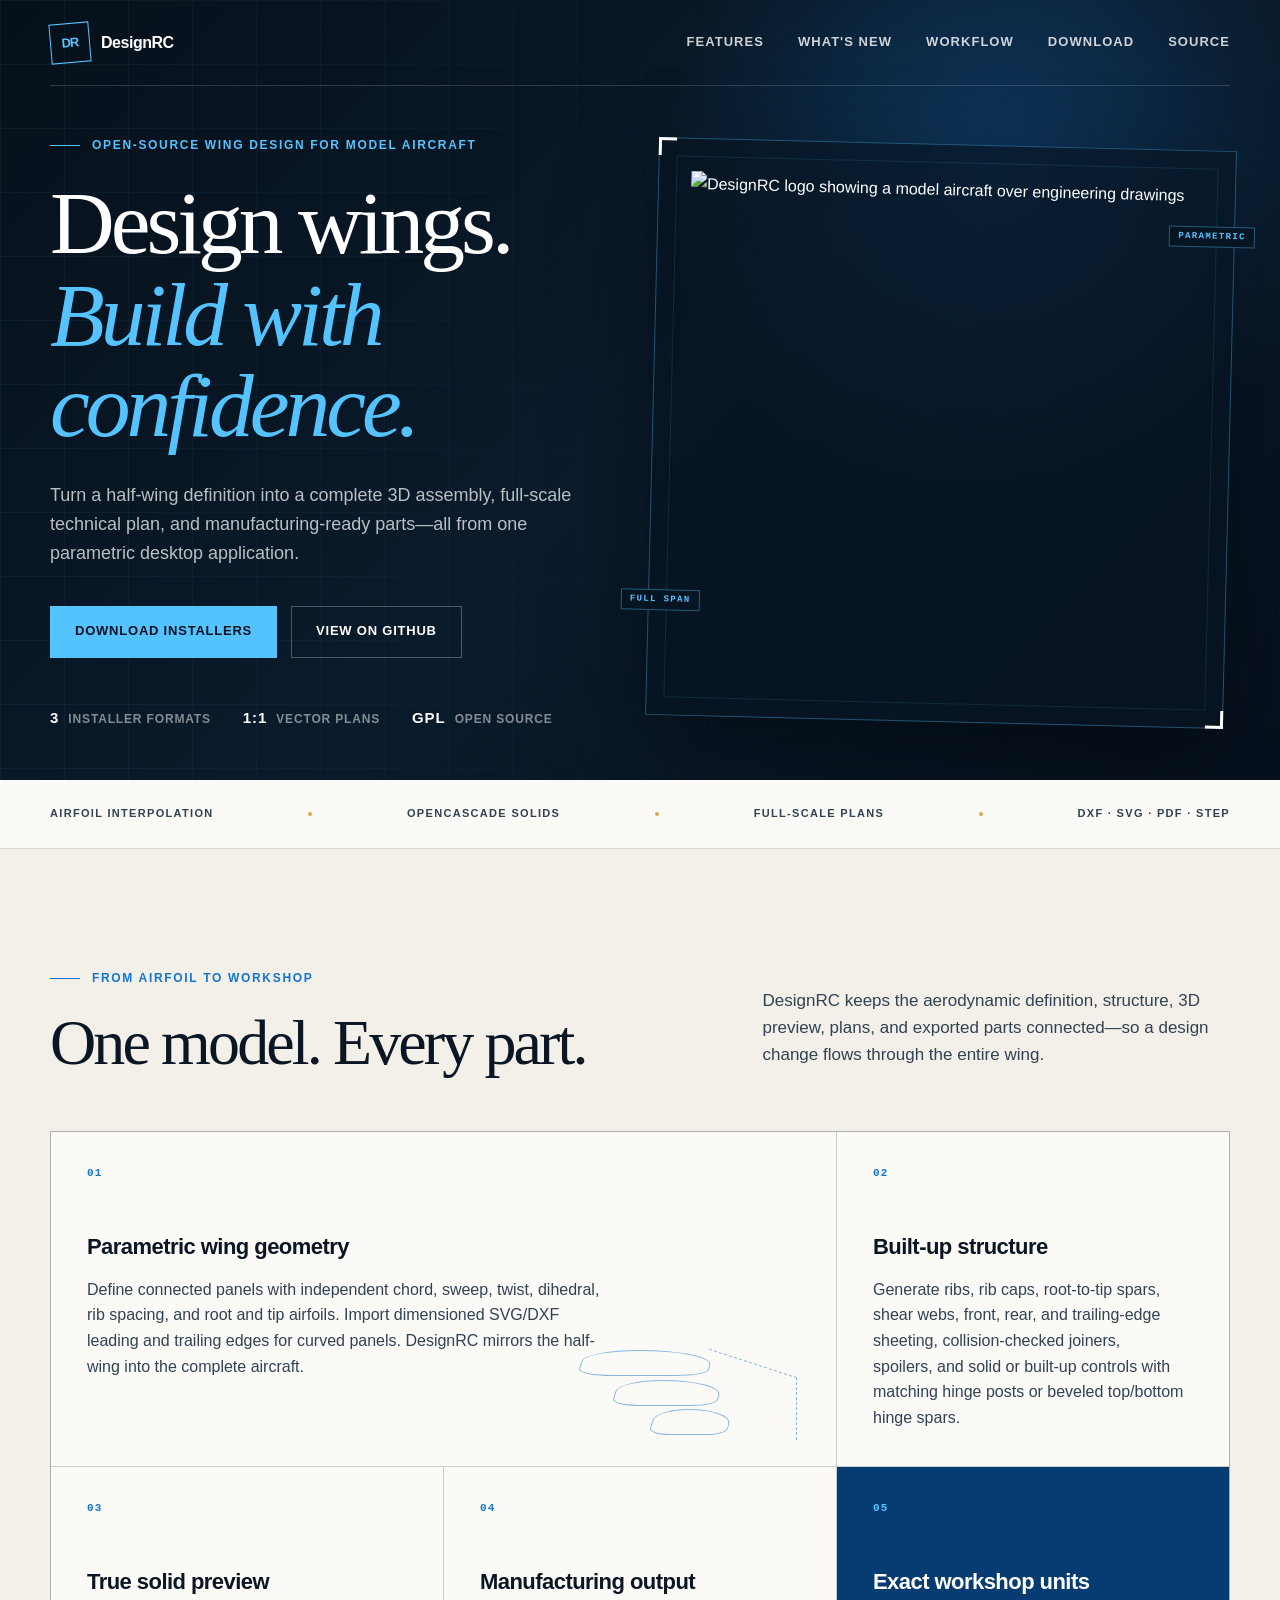
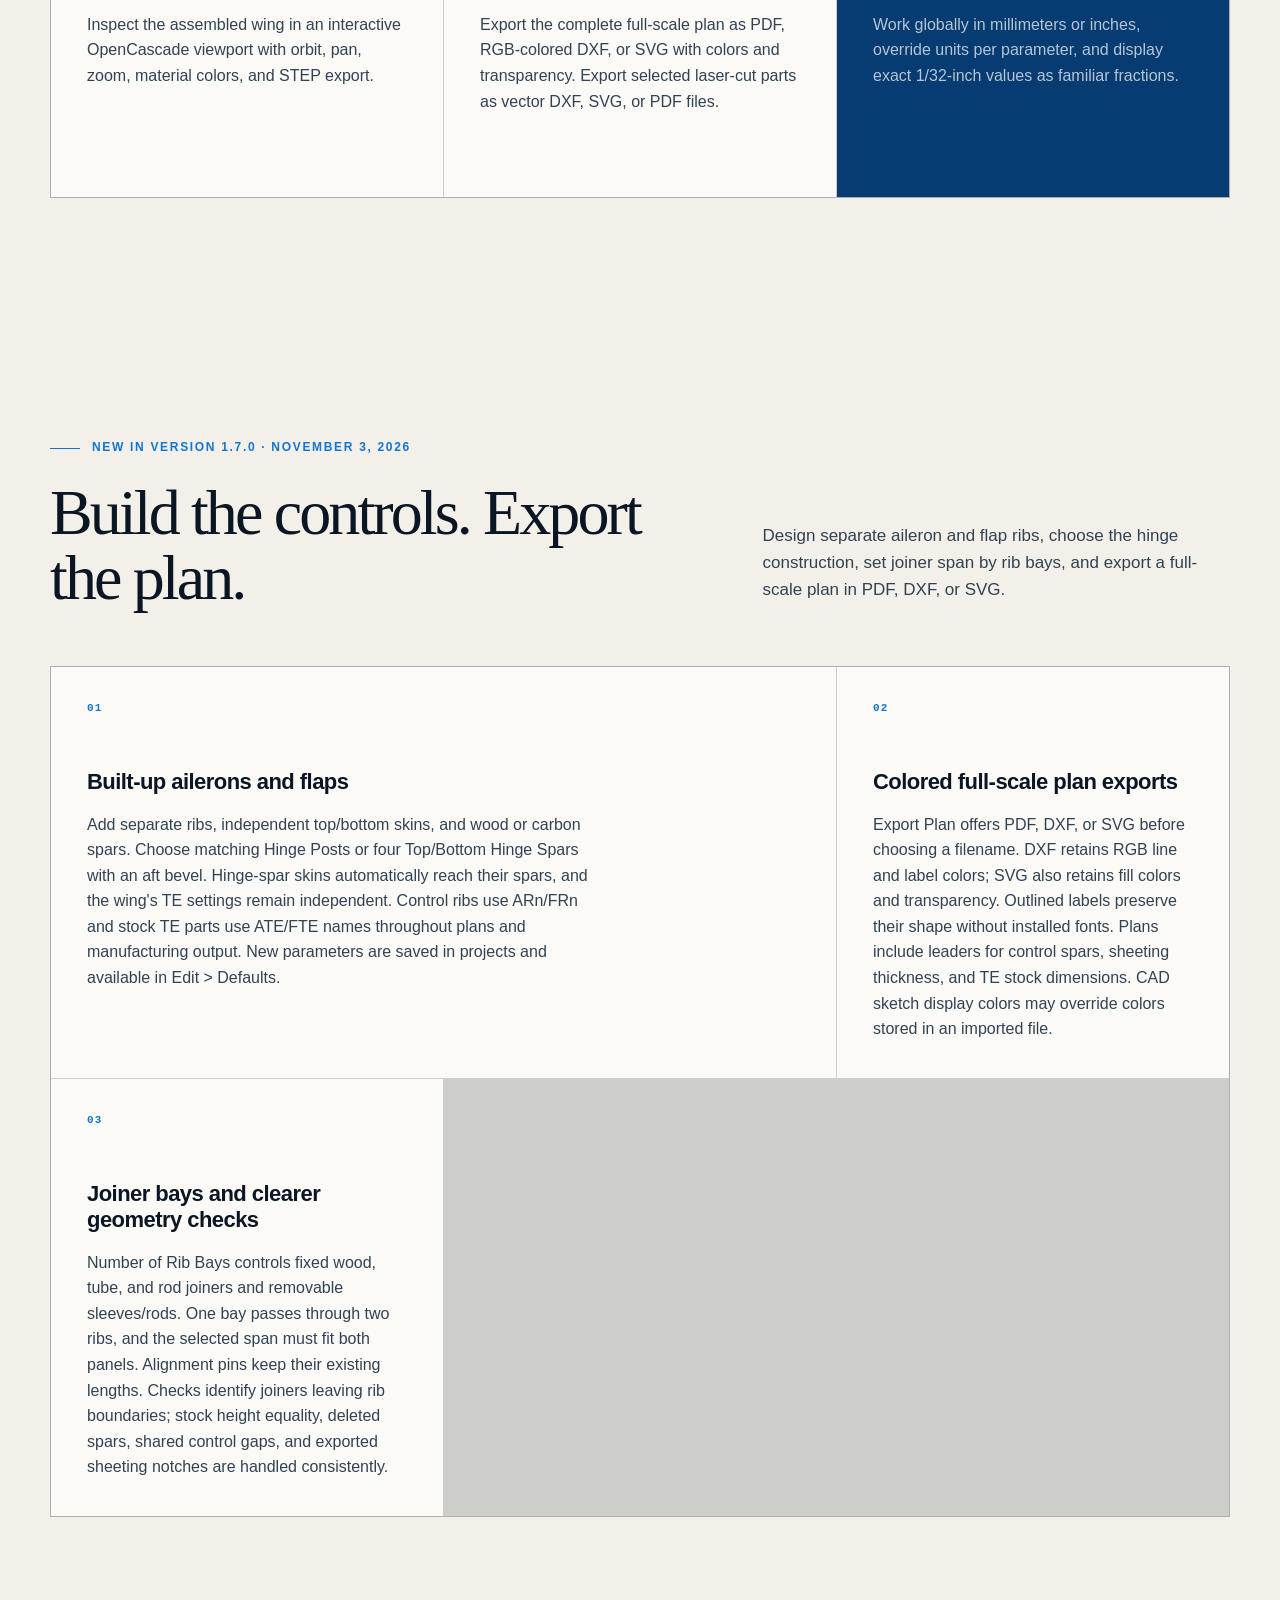
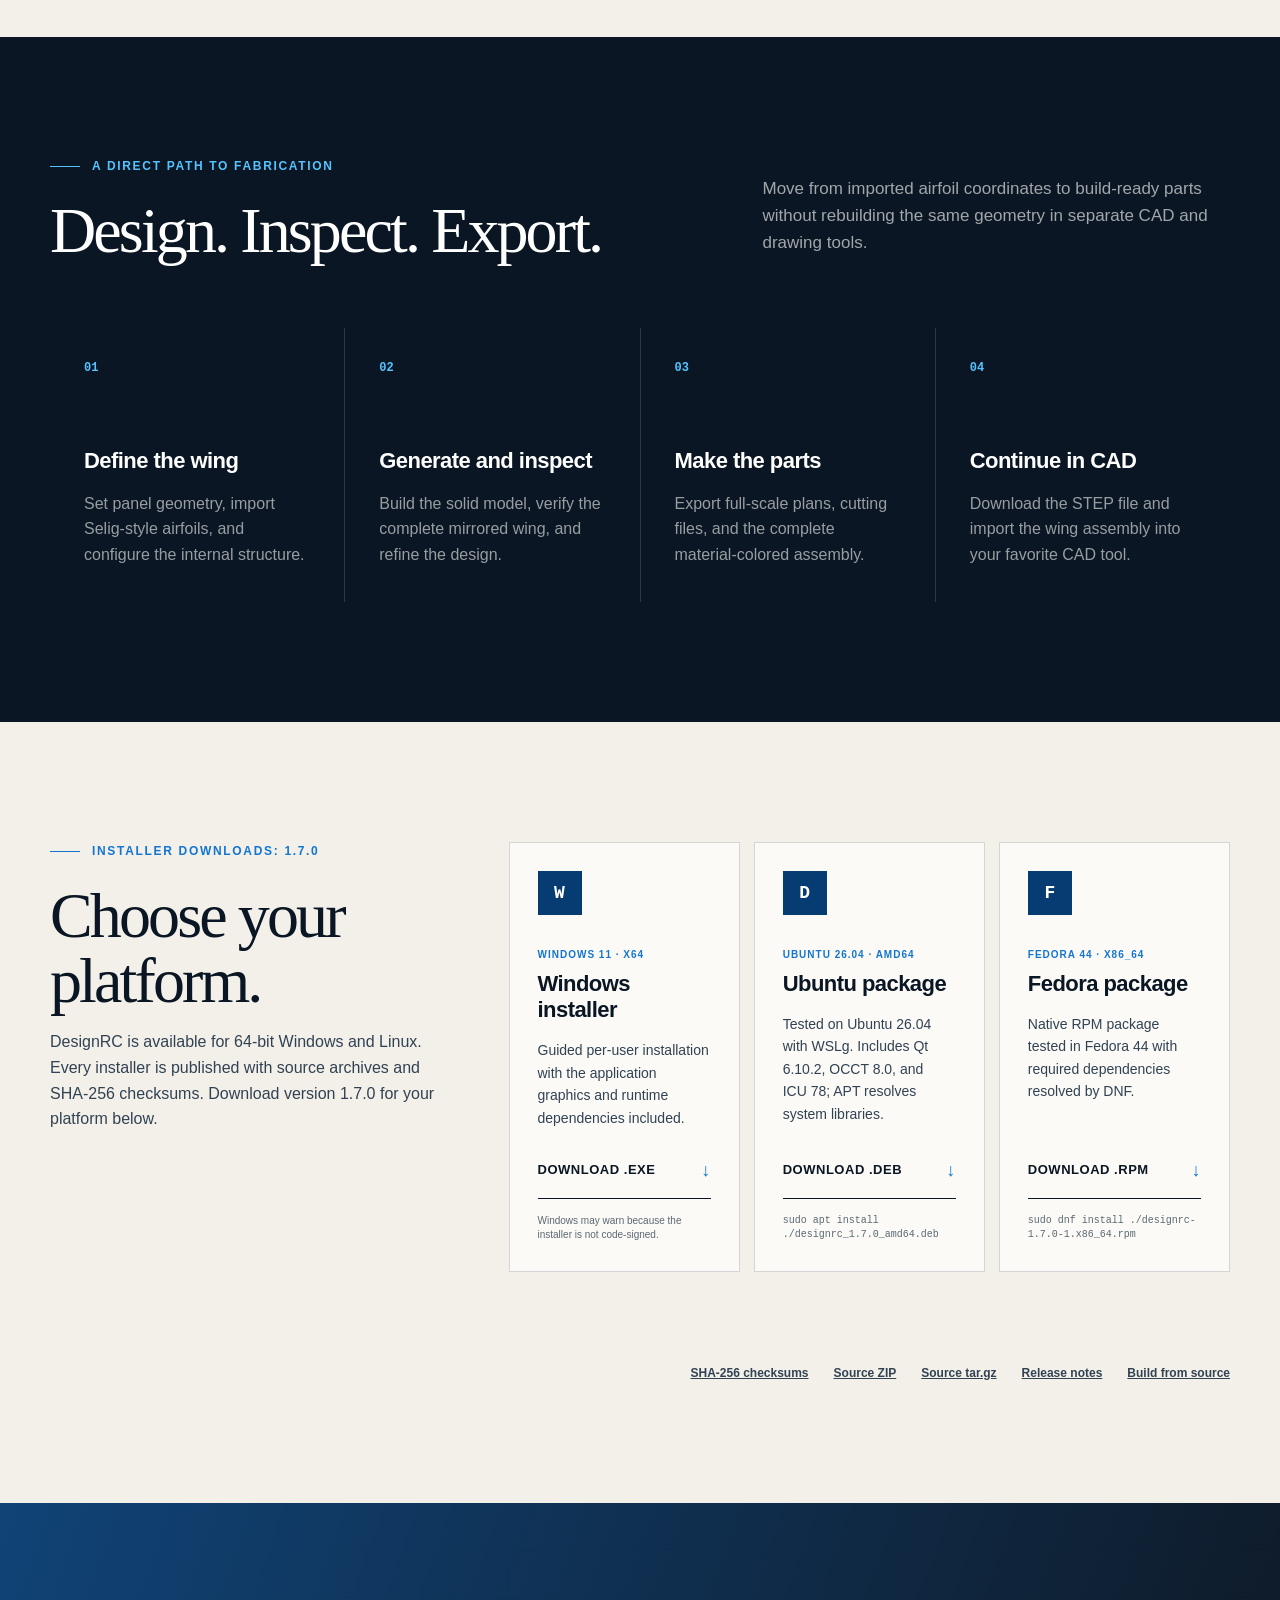
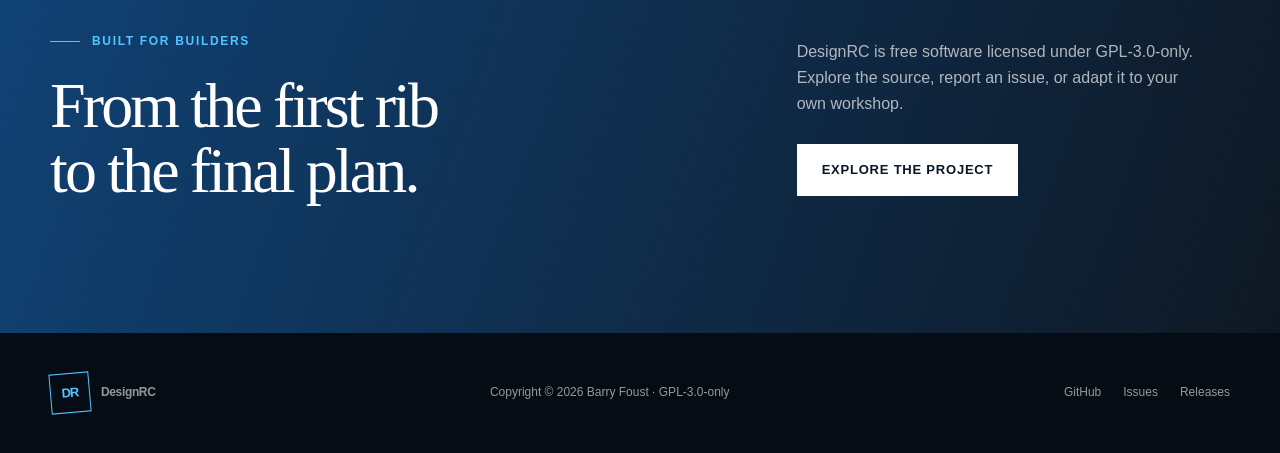
==== docs/index.html @ 50e343c8 "Publish 1.7.0 download links and tested platform requirements" ====
<!doctype html>
<html lang="en">
<head>
  <meta charset="utf-8">
  <meta name="viewport" content="width=device-width, initial-scale=1">
  <meta name="description" content="DesignRC is a parametric desktop application for designing built-up RC airplane wings and producing manufacturing-ready plans and parts.">
  <meta property="og:title" content="DesignRC — Design wings. Build with confidence.">
  <meta property="og:description" content="Parametric RC wing design, 3D solid modeling, full-scale plans, and manufacturing exports for Windows and Linux.">
  <meta property="og:type" content="website">
  <meta property="og:url" content="https://barryfx.github.io/DesignRC/">
  <meta property="og:image" content="https://raw.githubusercontent.com/barryfx/DesignRC/main/resources/graphics/designrc_splash.png">
  <meta name="twitter:card" content="summary_large_image">
  <meta name="theme-color" content="#07111d">
  <title>DesignRC — Parametric RC Wing Design</title>
  <link rel="icon" href="https://raw.githubusercontent.com/barryfx/DesignRC/main/resources/graphics/designrc_smaller.png">
  <link rel="stylesheet" href="styles.css">
</head>
<body>
  <a class="skip-link" href="#main">Skip to content</a>

  <header class="site-header">
    <div class="shell nav-wrap">
      <a class="brand" href="#top" aria-label="DesignRC home">
        <span class="brand-mark">DR</span>
        <span>DesignRC</span>
      </a>
      <nav aria-label="Primary navigation">
        <a href="#features">Features</a>
        <a href="#new">What's new</a>
        <a href="#workflow">Workflow</a>
        <a href="#download">Download</a>
        <a href="https://github.com/barryfx/DesignRC">Source</a>
      </nav>
    </div>
  </header>

  <main id="main">
    <section class="hero" id="top">
      <div class="grid-lines" aria-hidden="true"></div>
      <div class="shell hero-grid">
        <div class="hero-copy">
          <p class="eyebrow"><span></span> Open-source wing design for model aircraft</p>
          <h1>Design wings.<br><em>Build with confidence.</em></h1>
          <p class="hero-lede">
            Turn a half-wing definition into a complete 3D assembly, full-scale technical plan,
            and manufacturing-ready parts—all from one parametric desktop application.
          </p>
          <div class="hero-actions">
            <a class="button button-primary" href="#download">Download installers</a>
            <a class="button button-secondary" href="https://github.com/barryfx/DesignRC">View on GitHub</a>
          </div>
          <div class="hero-meta" aria-label="Project highlights">
            <span><strong>3</strong> installer formats</span>
            <span><strong>1:1</strong> vector plans</span>
            <span><strong>GPL</strong> open source</span>
          </div>
        </div>

        <div class="hero-visual">
          <div class="blueprint-card">
            <span class="corner corner-a"></span>
            <span class="corner corner-b"></span>
            <img
              src="https://raw.githubusercontent.com/barryfx/DesignRC/main/resources/graphics/designrc_splash.png"
              alt="DesignRC logo showing a model aircraft over engineering drawings"
              width="512"
              height="512"
            >
            <div class="drawing-note note-one">PARAMETRIC</div>
            <div class="drawing-note note-two">FULL SPAN</div>
          </div>
        </div>
      </div>
    </section>

    <section class="signal-strip" aria-label="DesignRC capabilities">
      <div class="signal-track">
        <span>Airfoil interpolation</span>
        <i></i>
        <span>OpenCascade solids</span>
        <i></i>
        <span>Full-scale plans</span>
        <i></i>
        <span>DXF · SVG · PDF · STEP</span>
      </div>
    </section>

    <section class="section shell" id="features">
      <div class="section-heading">
        <div>
          <p class="eyebrow"><span></span> From airfoil to workshop</p>
          <h2>One model. Every part.</h2>
        </div>
        <p>
          DesignRC keeps the aerodynamic definition, structure, 3D preview, plans, and exported
          parts connected—so a design change flows through the entire wing.
        </p>
      </div>

      <div class="feature-grid">
        <article class="feature-card feature-wide">
          <p class="card-number">01</p>
          <h3>Parametric wing geometry</h3>
          <p>
            Define connected panels with independent chord, sweep, twist, dihedral, rib spacing,
            and root and tip airfoils. Import dimensioned SVG/DXF leading and trailing edges
            for curved panels. DesignRC mirrors the half-wing into the complete aircraft.
          </p>
          <div class="airfoil-diagram" aria-hidden="true">
            <div class="airfoil-line airfoil-root"></div>
            <div class="airfoil-line airfoil-mid"></div>
            <div class="airfoil-line airfoil-tip"></div>
            <div class="span-line"></div>
          </div>
        </article>

        <article class="feature-card">
          <p class="card-number">02</p>
          <h3>Built-up structure</h3>
          <p>
            Generate ribs, rib caps, root-to-tip spars, shear webs, front, rear, and trailing-edge
            sheeting, collision-checked joiners, spoilers, and solid or built-up controls with
            matching hinge posts or beveled top/bottom hinge spars.
          </p>
        </article>

        <article class="feature-card">
          <p class="card-number">03</p>
          <h3>True solid preview</h3>
          <p>
            Inspect the assembled wing in an interactive OpenCascade viewport with orbit, pan,
            zoom, material colors, and STEP export.
          </p>
        </article>

        <article class="feature-card">
          <p class="card-number">04</p>
          <h3>Manufacturing output</h3>
          <p>
            Export the complete full-scale plan as PDF, RGB-colored DXF, or SVG with colors
            and transparency. Export selected laser-cut parts as vector DXF, SVG, or PDF files.
          </p>
        </article>

        <article class="feature-card feature-accent">
          <p class="card-number">05</p>
          <h3>Exact workshop units</h3>
          <p>
            Work globally in millimeters or inches, override units per parameter, and display
            exact 1/32-inch values as familiar fractions.
          </p>
        </article>
      </div>
    </section>

    <section class="section shell" id="new">
      <div class="section-heading">
        <div>
          <p class="eyebrow"><span></span> New in version 1.7.0 · November 3, 2026</p>
          <h2>Build the controls. Export the plan.</h2>
        </div>
        <p>
          Design separate aileron and flap ribs, choose the hinge construction, set joiner
          span by rib bays, and export a full-scale plan in PDF, DXF, or SVG.
        </p>
      </div>

      <div class="feature-grid">
        <article class="feature-card feature-wide">
          <p class="card-number">01</p>
          <h3>Built-up ailerons and flaps</h3>
          <p>
            Add separate ribs, independent top/bottom skins, and wood or carbon spars.
            Choose matching Hinge Posts or four Top/Bottom Hinge Spars with an aft bevel.
            Hinge-spar skins automatically reach their spars, and the wing's TE settings
            remain independent. Control ribs use ARn/FRn and stock TE parts use ATE/FTE names
            throughout plans and manufacturing output. New parameters are saved in projects
            and available in Edit &gt; Defaults.
          </p>
        </article>

        <article class="feature-card">
          <p class="card-number">02</p>
          <h3>Colored full-scale plan exports</h3>
          <p>
            Export Plan offers PDF, DXF, or SVG before choosing a filename. DXF retains
            RGB line and label colors; SVG also retains fill colors and transparency.
            Outlined labels preserve their shape without installed fonts. Plans include
            leaders for control spars, sheeting thickness, and TE stock dimensions.
            CAD sketch display colors may override colors stored in an imported file.
          </p>
        </article>

        <article class="feature-card">
          <p class="card-number">03</p>
          <h3>Joiner bays and clearer geometry checks</h3>
          <p>
            Number of Rib Bays controls fixed wood, tube, and rod joiners and removable
            sleeves/rods. One bay passes through two ribs, and the selected span must fit
            both panels. Alignment pins keep their existing lengths. Checks identify
            joiners leaving rib boundaries; stock height equality, deleted spars, shared
            control gaps, and exported sheeting notches are handled consistently.
          </p>
        </article>
      </div>
    </section>

    <section class="workflow-section" id="workflow">
      <div class="shell">
        <div class="section-heading light">
          <div>
            <p class="eyebrow"><span></span> A direct path to fabrication</p>
            <h2>Design. Inspect. Export.</h2>
          </div>
          <p>
            Move from imported airfoil coordinates to build-ready parts without rebuilding the
            same geometry in separate CAD and drawing tools.
          </p>
        </div>

        <ol class="workflow">
          <li>
            <span class="step-number">01</span>
            <div>
              <h3>Define the wing</h3>
              <p>Set panel geometry, import Selig-style airfoils, and configure the internal structure.</p>
            </div>
          </li>
          <li>
            <span class="step-number">02</span>
            <div>
              <h3>Generate and inspect</h3>
              <p>Build the solid model, verify the complete mirrored wing, and refine the design.</p>
            </div>
          </li>
          <li>
            <span class="step-number">03</span>
            <div>
              <h3>Make the parts</h3>
              <p>Export full-scale plans, cutting files, and the complete material-colored assembly.</p>
            </div>
          </li>
          <li>
            <span class="step-number">04</span>
            <div>
              <h3>Continue in CAD</h3>
              <p>Download the STEP file and import the wing assembly into your favorite CAD tool.</p>
            </div>
          </li>
        </ol>
      </div>
    </section>

    <section class="section shell download-section" id="download">
      <div class="download-intro">
        <p class="eyebrow"><span></span> Installer downloads: 1.7.0</p>
        <h2>Choose your platform.</h2>
        <p>
          DesignRC is available for 64-bit Windows and Linux. Every installer is published with
          source archives and SHA-256 checksums. Download version 1.7.0 for your platform below.
        </p>
      </div>

      <div class="download-grid">
        <article class="download-card">
          <div class="platform-icon" aria-hidden="true">W</div>
          <p class="platform-label">Windows 11 · x64</p>
          <h3>Windows installer</h3>
          <p>Guided per-user installation with the application graphics and runtime dependencies included.</p>
          <a class="download-link" href="https://github.com/barryfx/DesignRC/releases/download/1.7.0/DesignRC-1.7.0-Windows-x64-Setup.exe">
            Download .exe <span>↓</span>
          </a>
          <small>Windows may warn because the installer is not code-signed.</small>
        </article>

        <article class="download-card">
          <div class="platform-icon" aria-hidden="true">D</div>
          <p class="platform-label">Ubuntu 26.04 · amd64</p>
          <h3>Ubuntu package</h3>
          <p>Tested on Ubuntu 26.04 with WSLg. Includes Qt 6.10.2, OCCT 8.0, and ICU 78; APT resolves system libraries.</p>
          <a class="download-link" href="https://github.com/barryfx/DesignRC/releases/download/1.7.0/designrc_1.7.0_amd64.deb">
            Download .deb <span>↓</span>
          </a>
          <code>sudo apt install ./designrc_1.7.0_amd64.deb</code>
        </article>

        <article class="download-card">
          <div class="platform-icon" aria-hidden="true">F</div>
          <p class="platform-label">Fedora 44 · x86_64</p>
          <h3>Fedora package</h3>
          <p>Native RPM package tested in Fedora 44 with required dependencies resolved by DNF.</p>
          <a class="download-link" href="https://github.com/barryfx/DesignRC/releases/download/1.7.0/designrc-1.7.0-1.x86_64.rpm">
            Download .rpm <span>↓</span>
          </a>
          <code>sudo dnf install ./designrc-1.7.0-1.x86_64.rpm</code>
        </article>
      </div>

      <div class="release-links">
        <a href="https://github.com/barryfx/DesignRC/releases/download/1.7.0/DesignRC-1.7.0-SHA256SUMS.txt">SHA-256 checksums</a>
        <a href="https://github.com/barryfx/DesignRC/releases/download/1.7.0/DesignRC-1.7.0-source.zip">Source ZIP</a>
        <a href="https://github.com/barryfx/DesignRC/releases/download/1.7.0/DesignRC-1.7.0-source.tar.gz">Source tar.gz</a>
        <a href="https://github.com/barryfx/DesignRC/releases/tag/1.7.0">Release notes</a>
        <a href="https://github.com/barryfx/DesignRC/blob/main/README.md">Build from source</a>
      </div>
    </section>

    <section class="closing">
      <div class="shell closing-inner">
        <div>
          <p class="eyebrow"><span></span> Built for builders</p>
          <h2>From the first rib<br>to the final plan.</h2>
        </div>
        <div class="closing-copy">
          <p>
            DesignRC is free software licensed under GPL-3.0-only. Explore the source, report an
            issue, or adapt it to your own workshop.
          </p>
          <a class="button button-light" href="https://github.com/barryfx/DesignRC">Explore the project</a>
        </div>
      </div>
    </section>
  </main>

  <footer>
    <div class="shell footer-inner">
      <div class="brand">
        <span class="brand-mark">DR</span>
        <span>DesignRC</span>
      </div>
      <p>Copyright © 2026 Barry Foust · GPL-3.0-only</p>
      <div>
        <a href="https://github.com/barryfx/DesignRC">GitHub</a>
        <a href="https://github.com/barryfx/DesignRC/issues">Issues</a>
        <a href="https://github.com/barryfx/DesignRC/releases">Releases</a>
      </div>
    </div>
  </footer>
</body>
</html>
---- docs/styles.css ----
:root {
  --ink: #0a1623;
  --ink-soft: #314253;
  --paper: #f3f0e9;
  --paper-bright: #fbfaf6;
  --blue: #1475d1;
  --blue-deep: #073c72;
  --cyan: #55c3ff;
  --line: rgba(10, 22, 35, 0.16);
  --gold: #d8a84e;
  --shell: 1180px;
}

* {
  box-sizing: border-box;
}

html {
  scroll-behavior: smooth;
}

body {
  margin: 0;
  color: var(--ink);
  background: var(--paper);
  font-family: Inter, "Segoe UI", Helvetica, Arial, sans-serif;
  font-size: 16px;
  line-height: 1.6;
  -webkit-font-smoothing: antialiased;
}

a {
  color: inherit;
}

img {
  display: block;
  max-width: 100%;
}

.shell {
  width: min(calc(100% - 48px), var(--shell));
  margin-inline: auto;
}

.skip-link {
  position: fixed;
  z-index: 100;
  top: 12px;
  left: 12px;
  padding: 10px 16px;
  color: white;
  background: var(--blue);
  transform: translateY(-150%);
}

.skip-link:focus {
  transform: translateY(0);
}

.site-header {
  position: absolute;
  z-index: 20;
  inset: 0 0 auto;
  color: white;
}

.nav-wrap {
  display: flex;
  align-items: center;
  justify-content: space-between;
  min-height: 86px;
  border-bottom: 1px solid rgba(255, 255, 255, 0.16);
}

.brand {
  display: inline-flex;
  align-items: center;
  gap: 11px;
  color: inherit;
  font-weight: 800;
  letter-spacing: -0.03em;
  text-decoration: none;
}

.brand-mark {
  display: grid;
  width: 40px;
  height: 40px;
  place-items: center;
  border: 1px solid currentColor;
  color: var(--cyan);
  font-size: 13px;
  letter-spacing: -0.08em;
  transform: rotate(-5deg);
}

nav {
  display: flex;
  gap: 34px;
}

nav a {
  position: relative;
  color: rgba(255, 255, 255, 0.8);
  font-size: 13px;
  font-weight: 700;
  letter-spacing: 0.08em;
  text-decoration: none;
  text-transform: uppercase;
}

nav a::after {
  position: absolute;
  right: 0;
  bottom: -8px;
  left: 0;
  height: 1px;
  background: var(--cyan);
  content: "";
  transform: scaleX(0);
  transition: transform 180ms ease;
}

nav a:hover,
nav a:focus-visible {
  color: white;
}

nav a:hover::after,
nav a:focus-visible::after {
  transform: scaleX(1);
}

.hero {
  position: relative;
  min-height: 780px;
  overflow: hidden;
  color: white;
  background:
    radial-gradient(circle at 78% 22%, rgba(20, 117, 209, 0.3), transparent 29%),
    linear-gradient(135deg, #06101a 0%, #0a1b2b 52%, #07111d 100%);
}

.grid-lines {
  position: absolute;
  inset: 0;
  opacity: 0.12;
  background-image:
    linear-gradient(rgba(85, 195, 255, 0.5) 1px, transparent 1px),
    linear-gradient(90deg, rgba(85, 195, 255, 0.5) 1px, transparent 1px);
  background-size: 64px 64px;
  mask-image: linear-gradient(to right, black, transparent 72%);
}

.hero-grid {
  position: relative;
  z-index: 2;
  display: grid;
  min-height: 780px;
  padding-top: 86px;
  grid-template-columns: 1.12fr 0.88fr;
  align-items: center;
  gap: 80px;
}

.eyebrow {
  display: flex;
  align-items: center;
  gap: 12px;
  margin: 0 0 22px;
  color: var(--blue);
  font-size: 12px;
  font-weight: 800;
  letter-spacing: 0.14em;
  text-transform: uppercase;
}

.eyebrow span {
  display: inline-block;
  width: 30px;
  height: 1px;
  background: currentColor;
}

.hero .eyebrow,
.light .eyebrow,
.closing .eyebrow {
  color: var(--cyan);
}

h1,
h2,
h3,
p {
  text-wrap: pretty;
}

h1,
h2 {
  margin: 0;
  font-family: Georgia, "Times New Roman", serif;
  font-weight: 400;
  line-height: 1.02;
  letter-spacing: -0.045em;
}

h1 {
  max-width: 720px;
  font-size: clamp(3.8rem, 7vw, 6.7rem);
}

h1 em {
  color: var(--cyan);
  font-weight: 400;
}

.hero-lede {
  max-width: 670px;
  margin: 30px 0 0;
  color: rgba(255, 255, 255, 0.72);
  font-size: 18px;
}

.hero-actions {
  display: flex;
  flex-wrap: wrap;
  gap: 14px;
  margin-top: 38px;
}

.button {
  display: inline-flex;
  min-height: 52px;
  padding: 0 24px;
  align-items: center;
  justify-content: center;
  border: 1px solid transparent;
  font-size: 13px;
  font-weight: 800;
  letter-spacing: 0.06em;
  text-decoration: none;
  text-transform: uppercase;
  transition: transform 160ms ease, background 160ms ease, border-color 160ms ease;
}

.button:hover,
.button:focus-visible {
  transform: translateY(-2px);
}

.button-primary {
  color: #031222;
  background: var(--cyan);
}

.button-primary:hover,
.button-primary:focus-visible {
  background: white;
}

.button-secondary {
  border-color: rgba(255, 255, 255, 0.28);
  color: white;
}

.button-secondary:hover,
.button-secondary:focus-visible {
  border-color: white;
  background: rgba(255, 255, 255, 0.07);
}

.hero-meta {
  display: flex;
  gap: 32px;
  margin-top: 48px;
  color: rgba(255, 255, 255, 0.5);
  font-size: 12px;
  font-weight: 700;
  letter-spacing: 0.07em;
  text-transform: uppercase;
}

.hero-meta strong {
  margin-right: 5px;
  color: white;
  font-size: 15px;
}

.hero-visual {
  position: relative;
}

.blueprint-card {
  position: relative;
  padding: 32px;
  border: 1px solid rgba(85, 195, 255, 0.36);
  background: rgba(6, 20, 33, 0.68);
  box-shadow: 0 35px 100px rgba(0, 0, 0, 0.4);
  transform: rotate(1.4deg);
}

.blueprint-card::before {
  position: absolute;
  inset: 17px;
  border: 1px solid rgba(85, 195, 255, 0.13);
  content: "";
}

.blueprint-card img {
  position: relative;
  z-index: 1;
  width: 100%;
}

.corner {
  position: absolute;
  z-index: 2;
  width: 18px;
  height: 18px;
  border-color: var(--cyan);
}

.corner-a {
  top: -1px;
  left: -1px;
  border-top: 3px solid;
  border-left: 3px solid;
}

.corner-b {
  right: -1px;
  bottom: -1px;
  border-right: 3px solid;
  border-bottom: 3px solid;
}

.drawing-note {
  position: absolute;
  z-index: 3;
  padding: 5px 8px;
  border: 1px solid rgba(85, 195, 255, 0.4);
  color: var(--cyan);
  background: #071522;
  font: 700 9px/1 monospace;
  letter-spacing: 0.15em;
}

.note-one {
  top: 13%;
  right: -21px;
}

.note-two {
  bottom: 18%;
  left: -28px;
}

.signal-strip {
  overflow: hidden;
  border-bottom: 1px solid var(--line);
  background: var(--paper-bright);
}

.signal-track {
  display: flex;
  min-height: 68px;
  width: min(calc(100% - 48px), var(--shell));
  margin: auto;
  align-items: center;
  justify-content: space-between;
  color: var(--ink-soft);
  font-size: 11px;
  font-weight: 800;
  letter-spacing: 0.12em;
  text-transform: uppercase;
}

.signal-track i {
  width: 4px;
  height: 4px;
  border-radius: 50%;
  background: var(--gold);
}

.section {
  padding-top: 120px;
  padding-bottom: 120px;
}

.section-heading {
  display: grid;
  margin-bottom: 56px;
  grid-template-columns: 1.15fr 0.85fr;
  gap: 80px;
  align-items: end;
}

.section-heading h2,
.download-intro h2,
.closing h2 {
  font-size: clamp(3rem, 5vw, 5rem);
}

.section-heading > p {
  margin: 0 0 7px;
  color: var(--ink-soft);
  font-size: 17px;
}

.feature-grid {
  display: grid;
  grid-template-columns: repeat(3, 1fr);
  gap: 1px;
  border: 1px solid var(--line);
  background: var(--line);
}

.feature-card {
  position: relative;
  min-height: 330px;
  padding: 36px;
  overflow: hidden;
  background: var(--paper-bright);
}

.feature-wide {
  grid-column: span 2;
}

.card-number {
  margin: 0 0 55px;
  color: var(--blue);
  font: 700 11px/1 monospace;
  letter-spacing: 0.1em;
}

.feature-card h3,
.download-card h3,
.workflow h3 {
  margin: 0 0 16px;
  font-size: 22px;
  line-height: 1.2;
  letter-spacing: -0.025em;
}

.feature-card > p:last-of-type {
  max-width: 520px;
  margin: 0;
  color: var(--ink-soft);
}

.feature-accent {
  color: white;
  background: var(--blue-deep);
}

.feature-accent .card-number {
  color: var(--cyan);
}

.feature-accent > p:last-of-type {
  color: rgba(255, 255, 255, 0.7);
}

.airfoil-diagram {
  position: absolute;
  right: 35px;
  bottom: 25px;
  width: 220px;
  height: 95px;
  opacity: 0.5;
}

.airfoil-line {
  position: absolute;
  left: 0;
  width: 130px;
  height: 26px;
  border: 1px solid var(--blue);
  border-radius: 60% 85% 35% 40%;
  transform: skewX(-18deg);
}

.airfoil-root {
  top: 4px;
}

.airfoil-mid {
  top: 34px;
  left: 34px;
  width: 105px;
}

.airfoil-tip {
  top: 63px;
  left: 71px;
  width: 78px;
}

.span-line {
  position: absolute;
  top: 17px;
  left: 128px;
  width: 88px;
  height: 63px;
  border-top: 1px dashed var(--blue);
  border-right: 1px dashed var(--blue);
  transform: skewY(18deg);
}

.workflow-section {
  padding: 120px 0;
  color: white;
  background: var(--ink);
}

.section-heading.light > p {
  color: rgba(255, 255, 255, 0.62);
}

.workflow {
  display: grid;
  padding: 0;
  margin: 65px 0 0;
  list-style: none;
  grid-template-columns: repeat(4, 1fr);
  gap: 1px;
  background: rgba(255, 255, 255, 0.14);
}

.workflow li {
  min-height: 270px;
  padding: 34px;
  background: var(--ink);
}

.step-number {
  display: block;
  margin-bottom: 74px;
  color: var(--cyan);
  font: 700 12px/1 monospace;
}

.workflow p {
  margin: 0;
  color: rgba(255, 255, 255, 0.58);
}

.download-section {
  display: grid;
  grid-template-columns: 0.7fr 1.3fr;
  gap: 70px;
}

.download-intro > p:last-child {
  max-width: 410px;
  color: var(--ink-soft);
}

.download-grid {
  display: grid;
  grid-template-columns: repeat(3, 1fr);
  gap: 14px;
}

.download-card {
  display: flex;
  min-height: 430px;
  padding: 28px;
  flex-direction: column;
  border: 1px solid var(--line);
  background: var(--paper-bright);
}

.platform-icon {
  display: grid;
  width: 44px;
  height: 44px;
  margin-bottom: 32px;
  place-items: center;
  color: white;
  background: var(--blue-deep);
  font: 800 18px/1 monospace;
}

.platform-label {
  margin: 0 0 8px;
  color: var(--blue);
  font-size: 10px;
  font-weight: 800;
  letter-spacing: 0.1em;
  text-transform: uppercase;
}

.download-card > p:not(.platform-label) {
  margin: 0;
  color: var(--ink-soft);
  font-size: 14px;
}

.download-link {
  display: flex;
  margin-top: auto;
  padding: 18px 0 13px;
  align-items: center;
  justify-content: space-between;
  border-bottom: 1px solid var(--ink);
  font-size: 13px;
  font-weight: 800;
  letter-spacing: 0.04em;
  text-decoration: none;
  text-transform: uppercase;
}

.download-link span {
  color: var(--blue);
  font-size: 18px;
}

.download-link:hover,
.download-link:focus-visible {
  color: var(--blue);
}

.download-card code,
.download-card small {
  display: block;
  margin-top: 15px;
  color: #5b6873;
  font-size: 10px;
  line-height: 1.45;
  overflow-wrap: anywhere;
}

.download-card code {
  font-family: "Cascadia Code", Consolas, monospace;
}

.release-links {
  display: flex;
  margin-top: 22px;
  gap: 25px;
  justify-content: flex-end;
  grid-column: 1 / -1;
}

.release-links a {
  color: var(--ink-soft);
  font-size: 12px;
  font-weight: 700;
}

.closing {
  color: white;
  background:
    linear-gradient(110deg, rgba(7, 60, 114, 0.96), rgba(7, 17, 29, 0.97)),
    repeating-linear-gradient(0deg, transparent, transparent 47px, rgba(85, 195, 255, 0.12) 48px);
}

.closing-inner {
  display: grid;
  min-height: 430px;
  grid-template-columns: 1fr 0.65fr;
  gap: 80px;
  align-items: center;
}

.closing-copy > p {
  margin: 0 0 28px;
  color: rgba(255, 255, 255, 0.67);
}

.button-light {
  color: var(--ink);
  background: white;
}

.button-light:hover,
.button-light:focus-visible {
  background: var(--cyan);
}

footer {
  color: rgba(255, 255, 255, 0.58);
  background: #050c13;
}

.footer-inner {
  display: flex;
  min-height: 120px;
  align-items: center;
  justify-content: space-between;
  gap: 30px;
  font-size: 12px;
}

.footer-inner > div:last-child {
  display: flex;
  gap: 22px;
}

.footer-inner a {
  text-decoration: none;
}

.footer-inner a:hover,
.footer-inner a:focus-visible {
  color: white;
}

@media (max-width: 1080px) {
  .hero-grid {
    grid-template-columns: 1fr 0.72fr;
    gap: 35px;
  }

  .download-section {
    grid-template-columns: 1fr;
  }

  .download-intro {
    display: grid;
    grid-template-columns: 1fr 1fr;
    gap: 30px;
    align-items: end;
  }

  .download-intro .eyebrow {
    grid-column: 1 / -1;
    margin-bottom: 0;
  }
}

@media (max-width: 820px) {
  .shell {
    width: min(calc(100% - 32px), var(--shell));
  }

  nav {
    gap: 18px;
  }

  nav a:nth-child(2) {
    display: none;
  }

  .hero {
    min-height: auto;
  }

  .hero-grid {
    min-height: auto;
    padding-top: 160px;
    padding-bottom: 90px;
    grid-template-columns: 1fr;
  }

  .hero-copy {
    max-width: 650px;
  }

  .hero-visual {
    width: min(100%, 450px);
    margin: auto;
  }

  .signal-track span:nth-of-type(2),
  .signal-track span:nth-of-type(3),
  .signal-track i:nth-of-type(2),
  .signal-track i:nth-of-type(3) {
    display: none;
  }

  .section,
  .workflow-section {
    padding-top: 85px;
    padding-bottom: 85px;
  }

  .section-heading,
  .closing-inner {
    grid-template-columns: 1fr;
    gap: 30px;
  }

  .feature-grid {
    grid-template-columns: repeat(2, 1fr);
  }

  .feature-wide {
    grid-column: span 2;
  }

  .workflow {
    grid-template-columns: 1fr;
  }

  .workflow li {
    min-height: 0;
  }

  .step-number {
    margin-bottom: 35px;
  }

  .download-grid {
    grid-template-columns: 1fr;
  }

  .download-card {
    min-height: 360px;
  }

  .download-intro {
    display: block;
  }

  .release-links {
    justify-content: flex-start;
    flex-wrap: wrap;
  }

  .closing-inner {
    padding: 70px 0;
  }
}

@media (max-width: 560px) {
  .nav-wrap {
    min-height: 74px;
  }

  nav a {
    display: none;
  }

  nav a:last-child {
    display: block;
  }

  h1 {
    font-size: clamp(3.25rem, 15vw, 4.3rem);
  }

  .hero-grid {
    padding-top: 125px;
  }

  .hero-meta {
    gap: 12px;
    justify-content: space-between;
    font-size: 9px;
  }

  .hero-meta strong {
    display: block;
    margin: 0;
  }

  .signal-track {
    width: calc(100% - 32px);
    gap: 15px;
  }

  .feature-grid {
    grid-template-columns: 1fr;
  }

  .feature-wide {
    grid-column: span 1;
  }

  .feature-card {
    min-height: 300px;
    padding: 28px;
  }

  .airfoil-diagram {
    right: 10px;
    opacity: 0.25;
  }

  .footer-inner {
    padding: 35px 0;
    align-items: flex-start;
    flex-direction: column;
  }
}

@media (prefers-reduced-motion: reduce) {
  html {
    scroll-behavior: auto;
  }

  *,
  *::before,
  *::after {
    transition-duration: 0.01ms !important;
  }
}
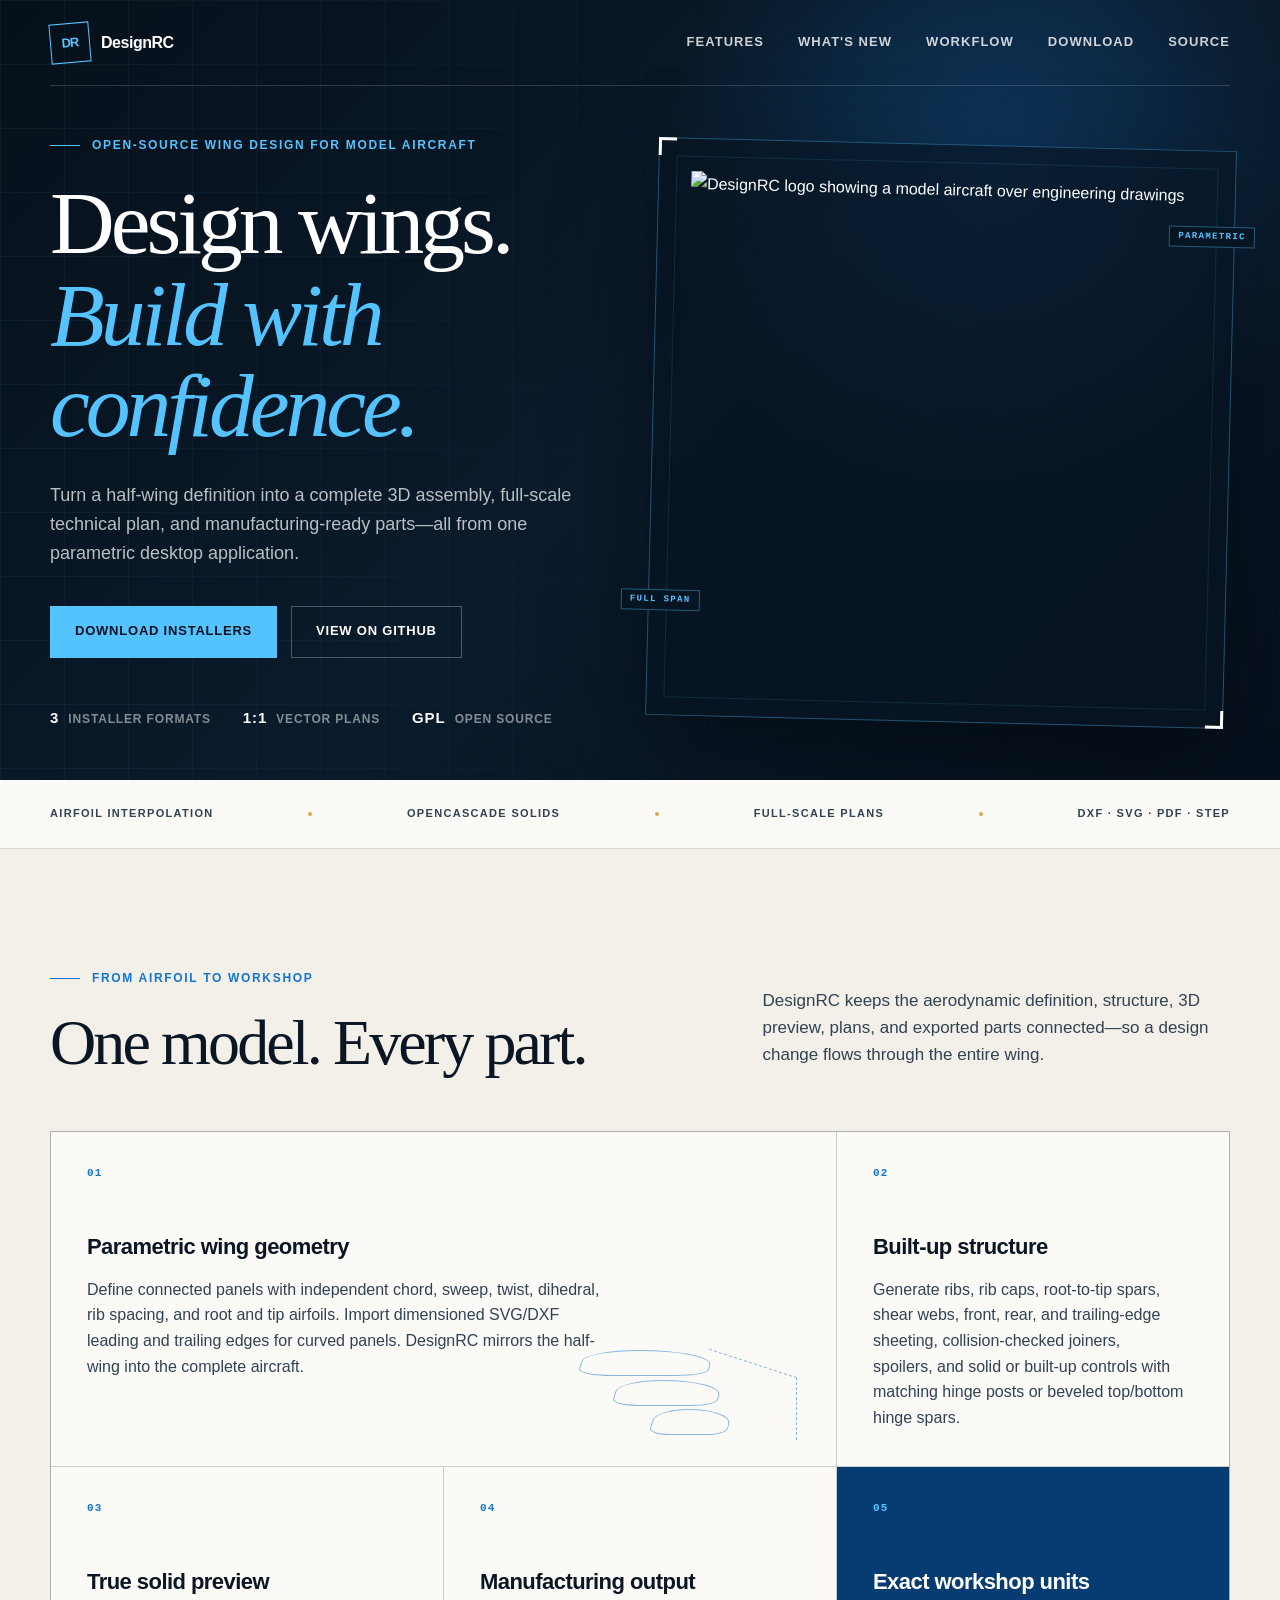
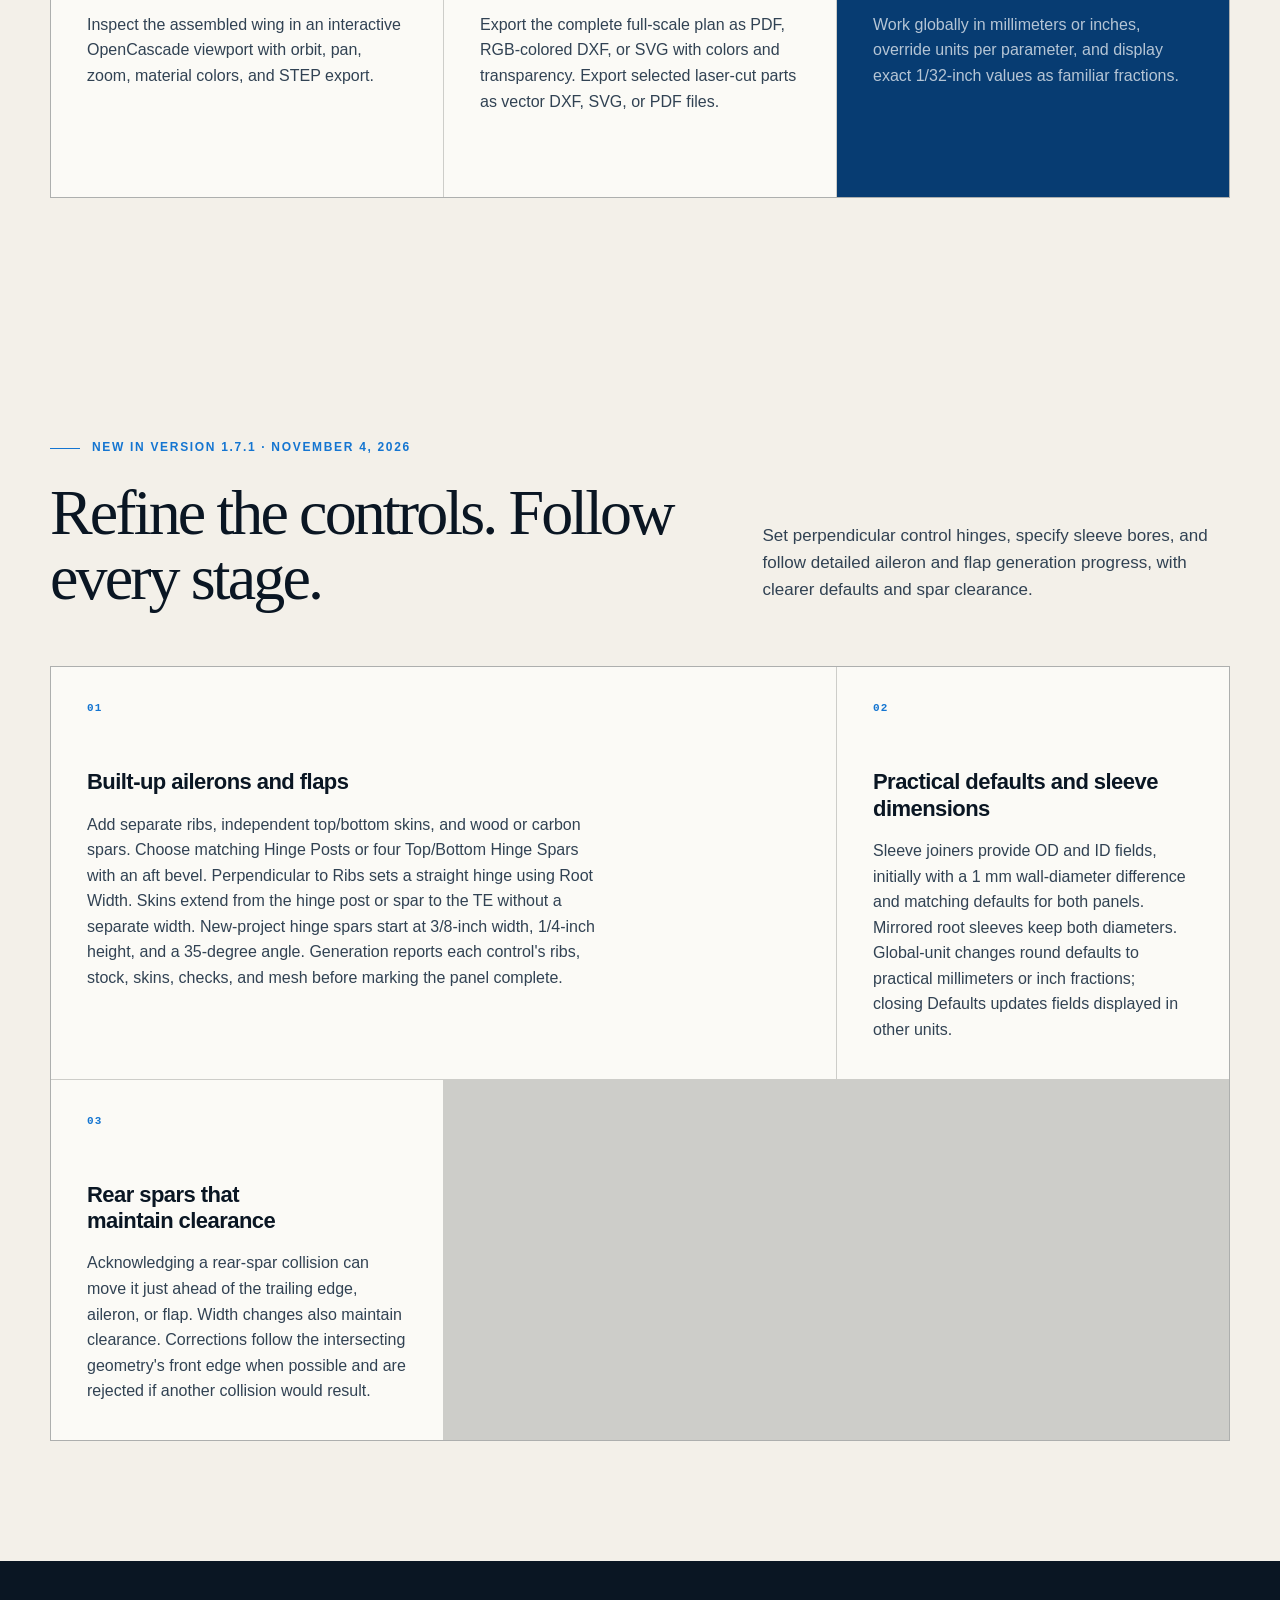
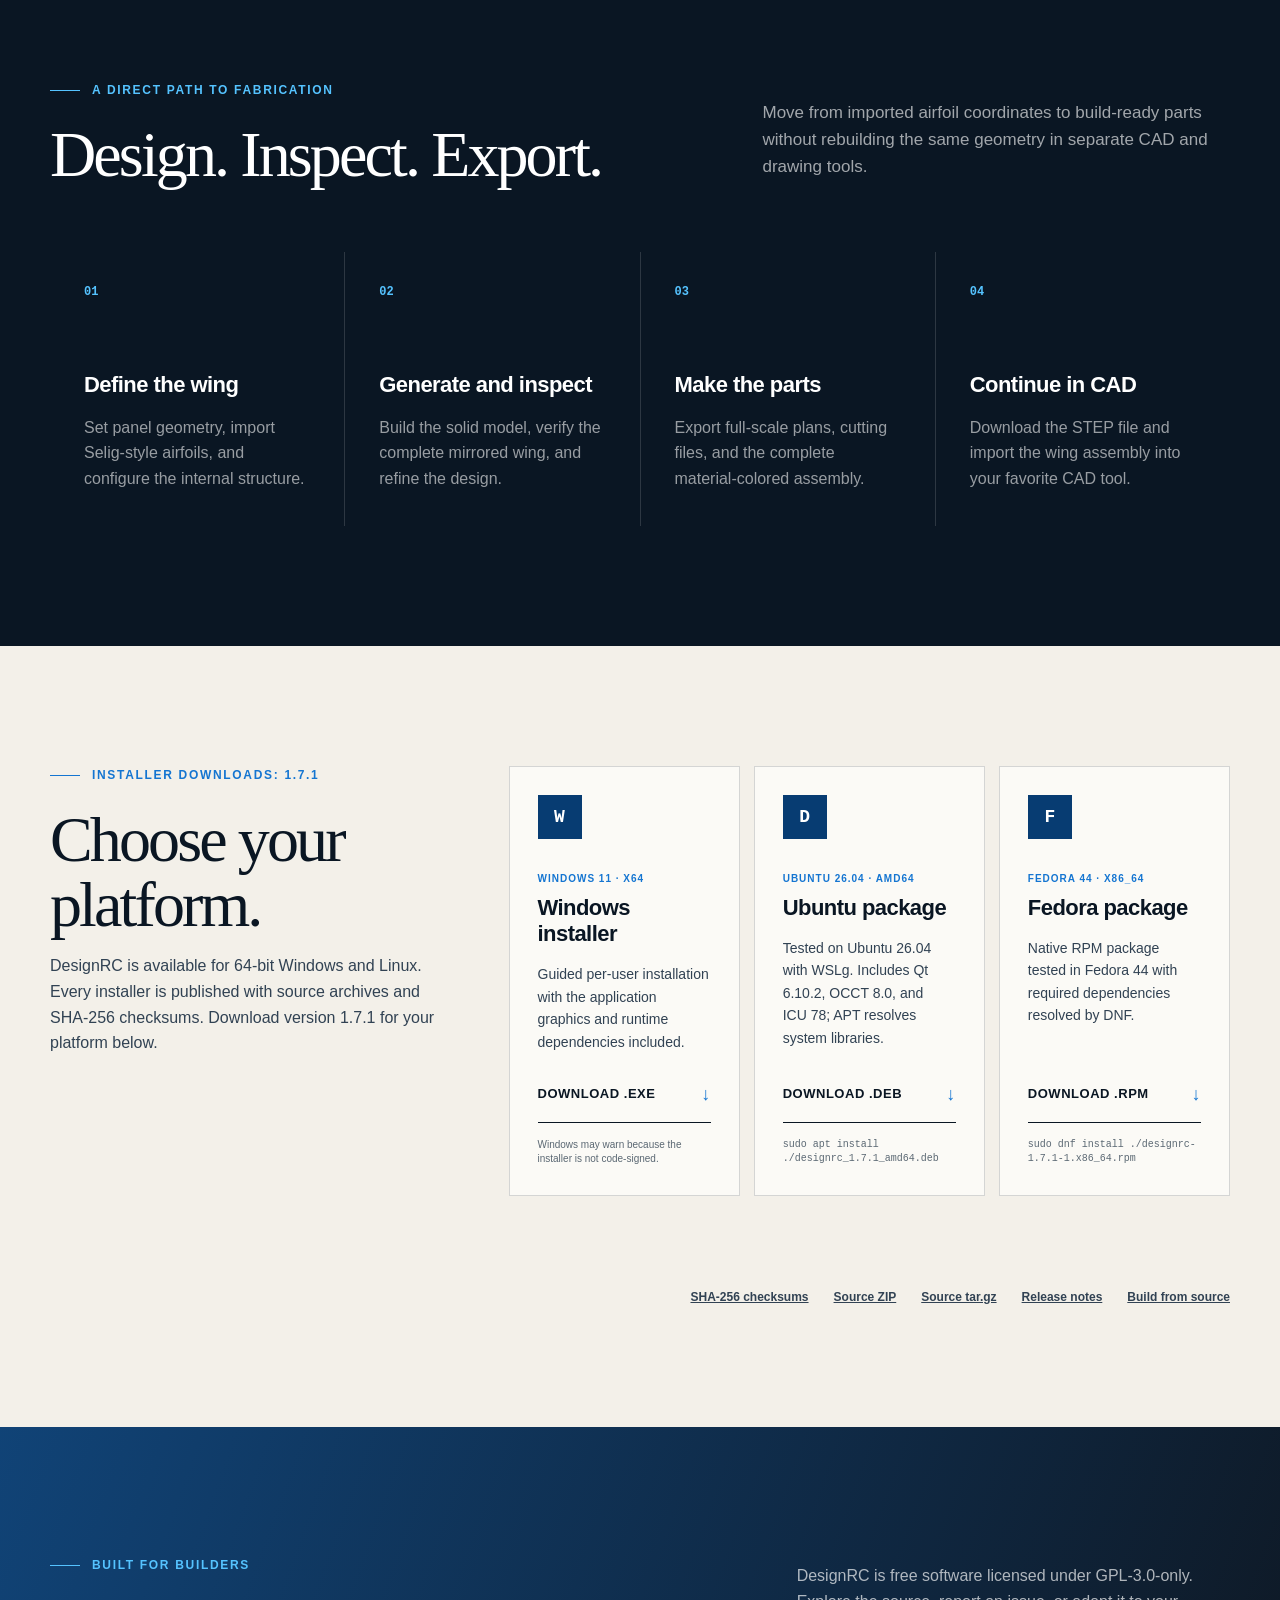
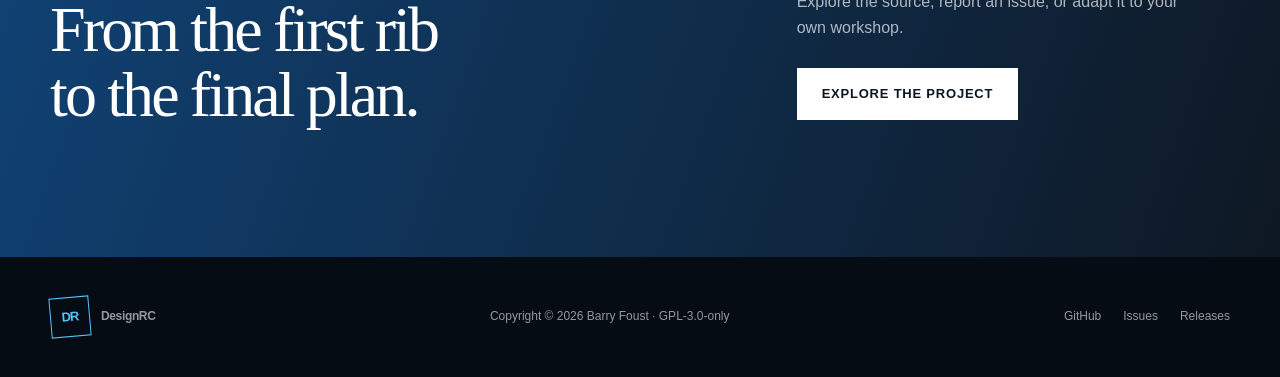
==== commit 431a0d66: "Release 1.7.1 with control refinements, sleeve bores, and generation progress" ====
--- a/docs/index.html
+++ b/docs/index.html
@@ -156,12 +156,12 @@
     <section class="section shell" id="new">
       <div class="section-heading">
         <div>
-          <p class="eyebrow"><span></span> New in version 1.7.0 · November 3, 2026</p>
-          <h2>Build the controls. Export the plan.</h2>
+          <p class="eyebrow"><span></span> New in version 1.7.1 · November 4, 2026</p>
+          <h2>Refine the controls. Follow every stage.</h2>
         </div>
         <p>
-          Design separate aileron and flap ribs, choose the hinge construction, set joiner
-          span by rib bays, and export a full-scale plan in PDF, DXF, or SVG.
+          Set perpendicular control hinges, specify sleeve bores, and follow detailed
+          aileron and flap generation progress, with clearer defaults and spar clearance.
         </p>
       </div>
 
@@ -172,34 +172,33 @@
           <p>
             Add separate ribs, independent top/bottom skins, and wood or carbon spars.
             Choose matching Hinge Posts or four Top/Bottom Hinge Spars with an aft bevel.
-            Hinge-spar skins automatically reach their spars, and the wing's TE settings
-            remain independent. Control ribs use ARn/FRn and stock TE parts use ATE/FTE names
-            throughout plans and manufacturing output. New parameters are saved in projects
-            and available in Edit &gt; Defaults.
+            Perpendicular to Ribs sets a straight hinge using Root Width. Skins extend
+            from the hinge post or spar to the TE without a separate width. New-project
+            hinge spars start at 3/8-inch width, 1/4-inch height, and a 35-degree angle.
+            Generation reports each control's ribs, stock, skins, checks, and mesh before
+            marking the panel complete.
           </p>
         </article>
 
         <article class="feature-card">
           <p class="card-number">02</p>
-          <h3>Colored full-scale plan exports</h3>
-          <p>
-            Export Plan offers PDF, DXF, or SVG before choosing a filename. DXF retains
-            RGB line and label colors; SVG also retains fill colors and transparency.
-            Outlined labels preserve their shape without installed fonts. Plans include
-            leaders for control spars, sheeting thickness, and TE stock dimensions.
-            CAD sketch display colors may override colors stored in an imported file.
+          <h3>Practical defaults and sleeve dimensions</h3>
+          <p>
+            Sleeve joiners provide OD and ID fields, initially with a 1 mm wall-diameter
+            difference and matching defaults for both panels. Mirrored root sleeves keep
+            both diameters. Global-unit changes round defaults to practical millimeters
+            or inch fractions; closing Defaults updates fields displayed in other units.
           </p>
         </article>
 
         <article class="feature-card">
           <p class="card-number">03</p>
-          <h3>Joiner bays and clearer geometry checks</h3>
-          <p>
-            Number of Rib Bays controls fixed wood, tube, and rod joiners and removable
-            sleeves/rods. One bay passes through two ribs, and the selected span must fit
-            both panels. Alignment pins keep their existing lengths. Checks identify
-            joiners leaving rib boundaries; stock height equality, deleted spars, shared
-            control gaps, and exported sheeting notches are handled consistently.
+          <h3>Rear spars that maintain clearance</h3>
+          <p>
+            Acknowledging a rear-spar collision can move it just ahead of the trailing
+            edge, aileron, or flap. Width changes also maintain clearance. Corrections
+            follow the intersecting geometry's front edge when possible and are rejected
+            if another collision would result.
           </p>
         </article>
       </div>
@@ -253,11 +252,11 @@
 
     <section class="section shell download-section" id="download">
       <div class="download-intro">
-        <p class="eyebrow"><span></span> Installer downloads: 1.7.0</p>
+        <p class="eyebrow"><span></span> Installer downloads: 1.7.1</p>
         <h2>Choose your platform.</h2>
         <p>
           DesignRC is available for 64-bit Windows and Linux. Every installer is published with
-          source archives and SHA-256 checksums. Download version 1.7.0 for your platform below.
+          source archives and SHA-256 checksums. Download version 1.7.1 for your platform below.
         </p>
       </div>
 
@@ -267,7 +266,7 @@
           <p class="platform-label">Windows 11 · x64</p>
           <h3>Windows installer</h3>
           <p>Guided per-user installation with the application graphics and runtime dependencies included.</p>
-          <a class="download-link" href="https://github.com/barryfx/DesignRC/releases/download/1.7.0/DesignRC-1.7.0-Windows-x64-Setup.exe">
+          <a class="download-link" href="https://github.com/barryfx/DesignRC/releases/download/1.7.1/DesignRC-1.7.1-Windows-x64-Setup.exe">
             Download .exe <span>↓</span>
           </a>
           <small>Windows may warn because the installer is not code-signed.</small>
@@ -278,10 +277,10 @@
           <p class="platform-label">Ubuntu 26.04 · amd64</p>
           <h3>Ubuntu package</h3>
           <p>Tested on Ubuntu 26.04 with WSLg. Includes Qt 6.10.2, OCCT 8.0, and ICU 78; APT resolves system libraries.</p>
-          <a class="download-link" href="https://github.com/barryfx/DesignRC/releases/download/1.7.0/designrc_1.7.0_amd64.deb">
+          <a class="download-link" href="https://github.com/barryfx/DesignRC/releases/download/1.7.1/designrc_1.7.1_amd64.deb">
             Download .deb <span>↓</span>
           </a>
-          <code>sudo apt install ./designrc_1.7.0_amd64.deb</code>
+          <code>sudo apt install ./designrc_1.7.1_amd64.deb</code>
         </article>
 
         <article class="download-card">
@@ -289,18 +288,18 @@
           <p class="platform-label">Fedora 44 · x86_64</p>
           <h3>Fedora package</h3>
           <p>Native RPM package tested in Fedora 44 with required dependencies resolved by DNF.</p>
-          <a class="download-link" href="https://github.com/barryfx/DesignRC/releases/download/1.7.0/designrc-1.7.0-1.x86_64.rpm">
+          <a class="download-link" href="https://github.com/barryfx/DesignRC/releases/download/1.7.1/designrc-1.7.1-1.x86_64.rpm">
             Download .rpm <span>↓</span>
           </a>
-          <code>sudo dnf install ./designrc-1.7.0-1.x86_64.rpm</code>
+          <code>sudo dnf install ./designrc-1.7.1-1.x86_64.rpm</code>
         </article>
       </div>
 
       <div class="release-links">
-        <a href="https://github.com/barryfx/DesignRC/releases/download/1.7.0/DesignRC-1.7.0-SHA256SUMS.txt">SHA-256 checksums</a>
-        <a href="https://github.com/barryfx/DesignRC/releases/download/1.7.0/DesignRC-1.7.0-source.zip">Source ZIP</a>
-        <a href="https://github.com/barryfx/DesignRC/releases/download/1.7.0/DesignRC-1.7.0-source.tar.gz">Source tar.gz</a>
-        <a href="https://github.com/barryfx/DesignRC/releases/tag/1.7.0">Release notes</a>
+        <a href="https://github.com/barryfx/DesignRC/releases/download/1.7.1/DesignRC-1.7.1-SHA256SUMS.txt">SHA-256 checksums</a>
+        <a href="https://github.com/barryfx/DesignRC/releases/download/1.7.1/DesignRC-1.7.1-source.zip">Source ZIP</a>
+        <a href="https://github.com/barryfx/DesignRC/releases/download/1.7.1/DesignRC-1.7.1-source.tar.gz">Source tar.gz</a>
+        <a href="https://github.com/barryfx/DesignRC/releases/tag/1.7.1">Release notes</a>
         <a href="https://github.com/barryfx/DesignRC/blob/main/README.md">Build from source</a>
       </div>
     </section>
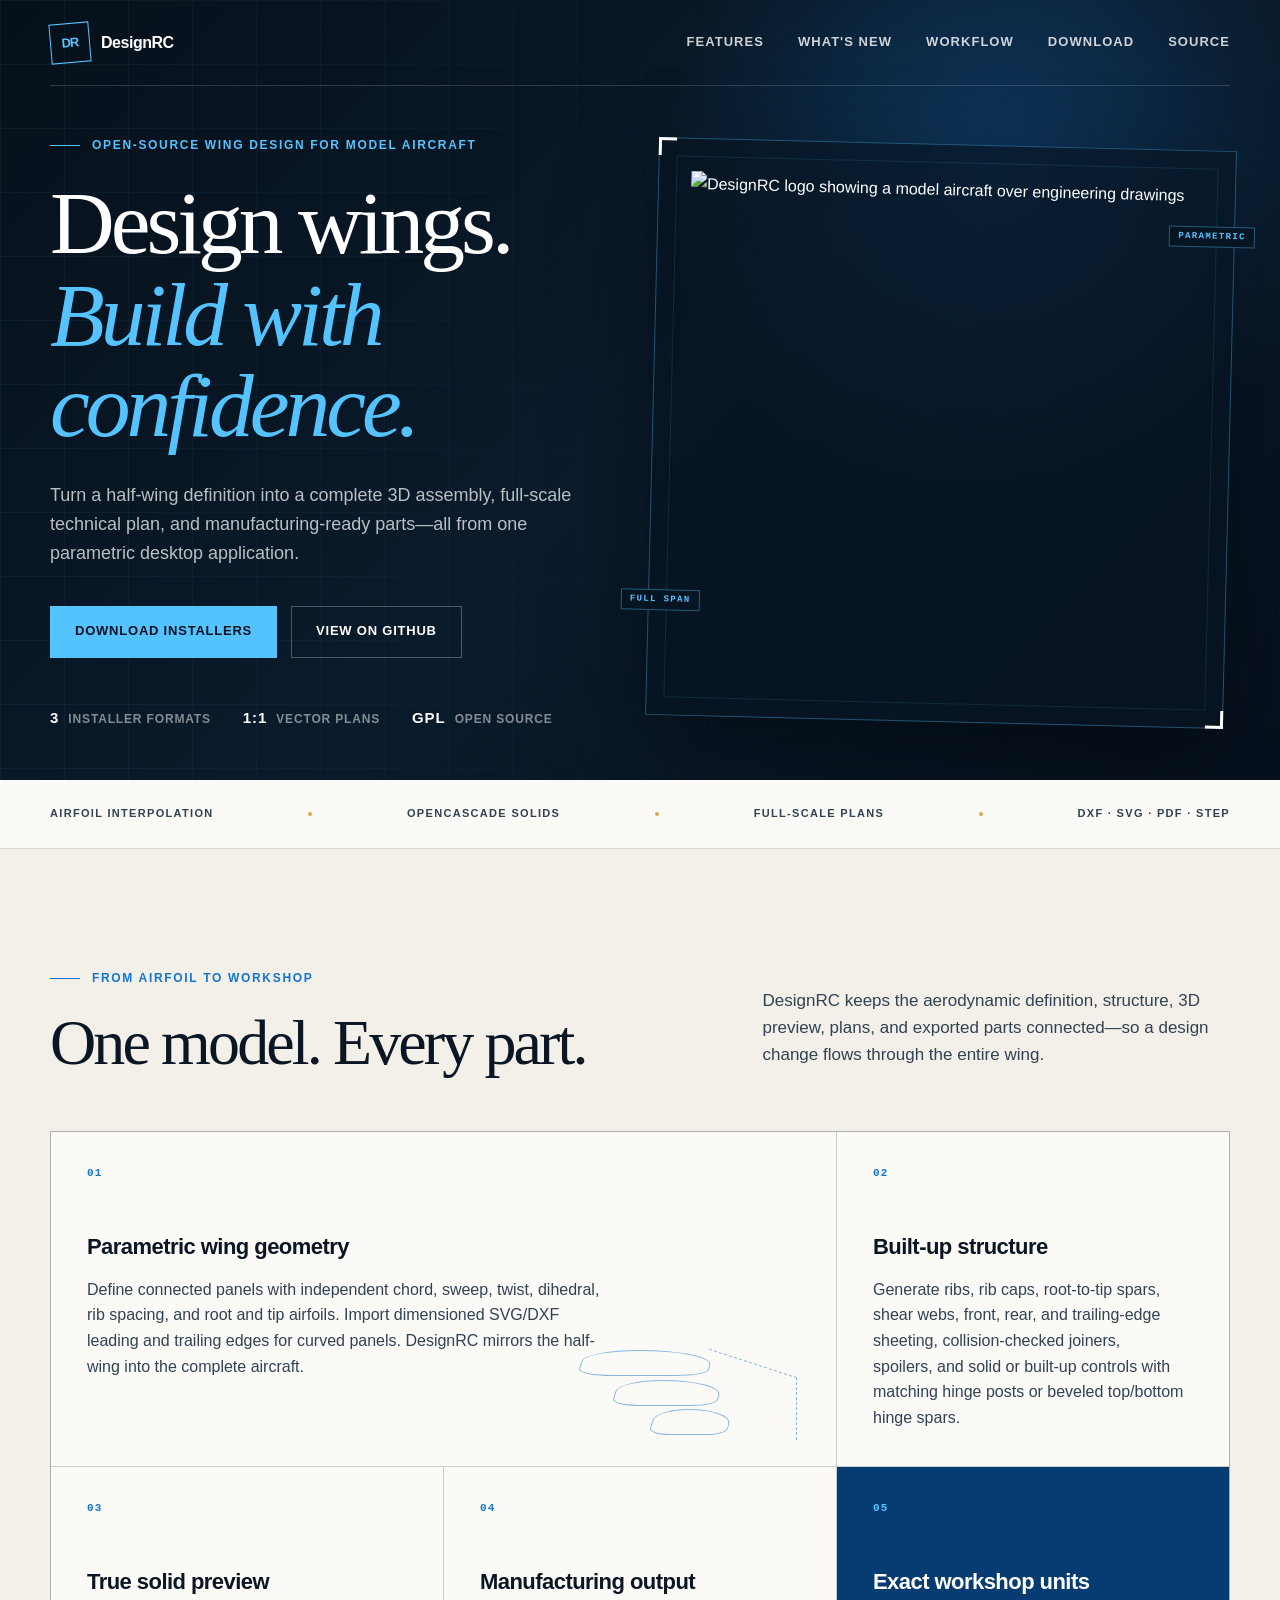
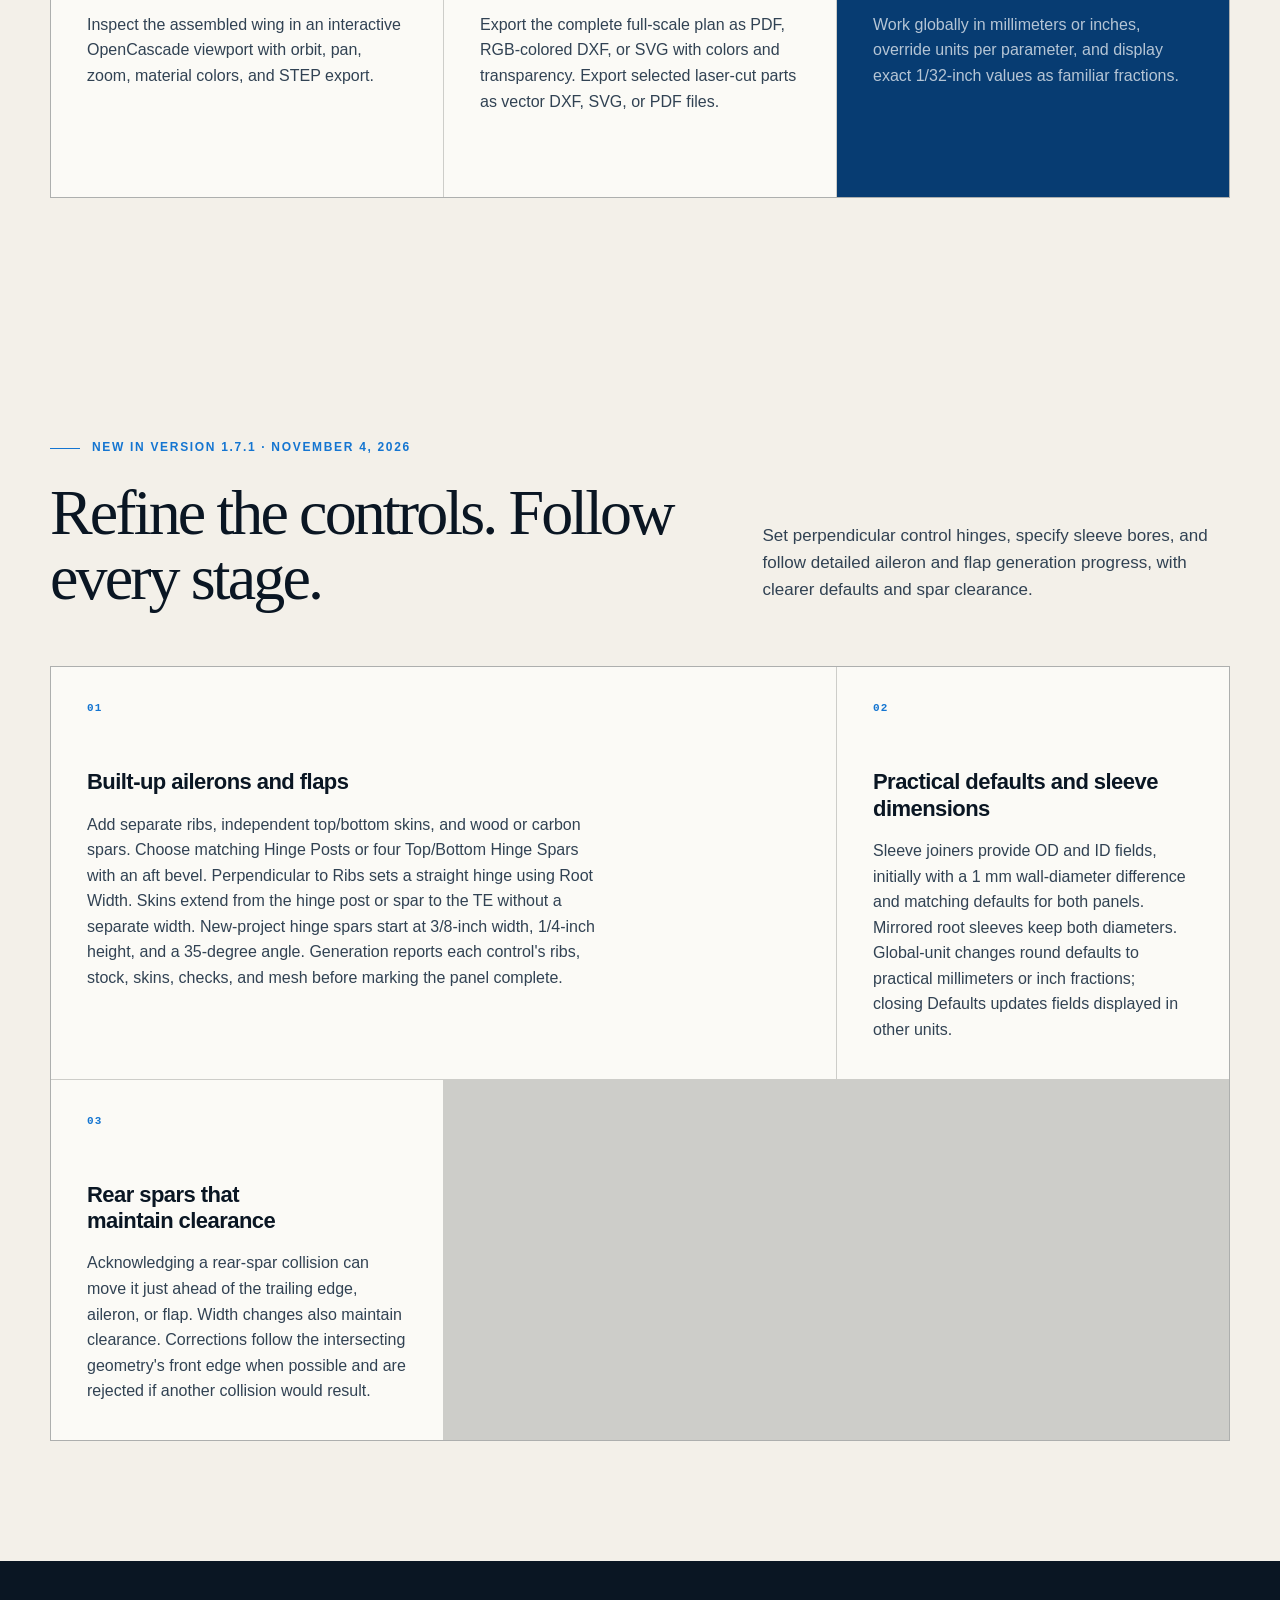
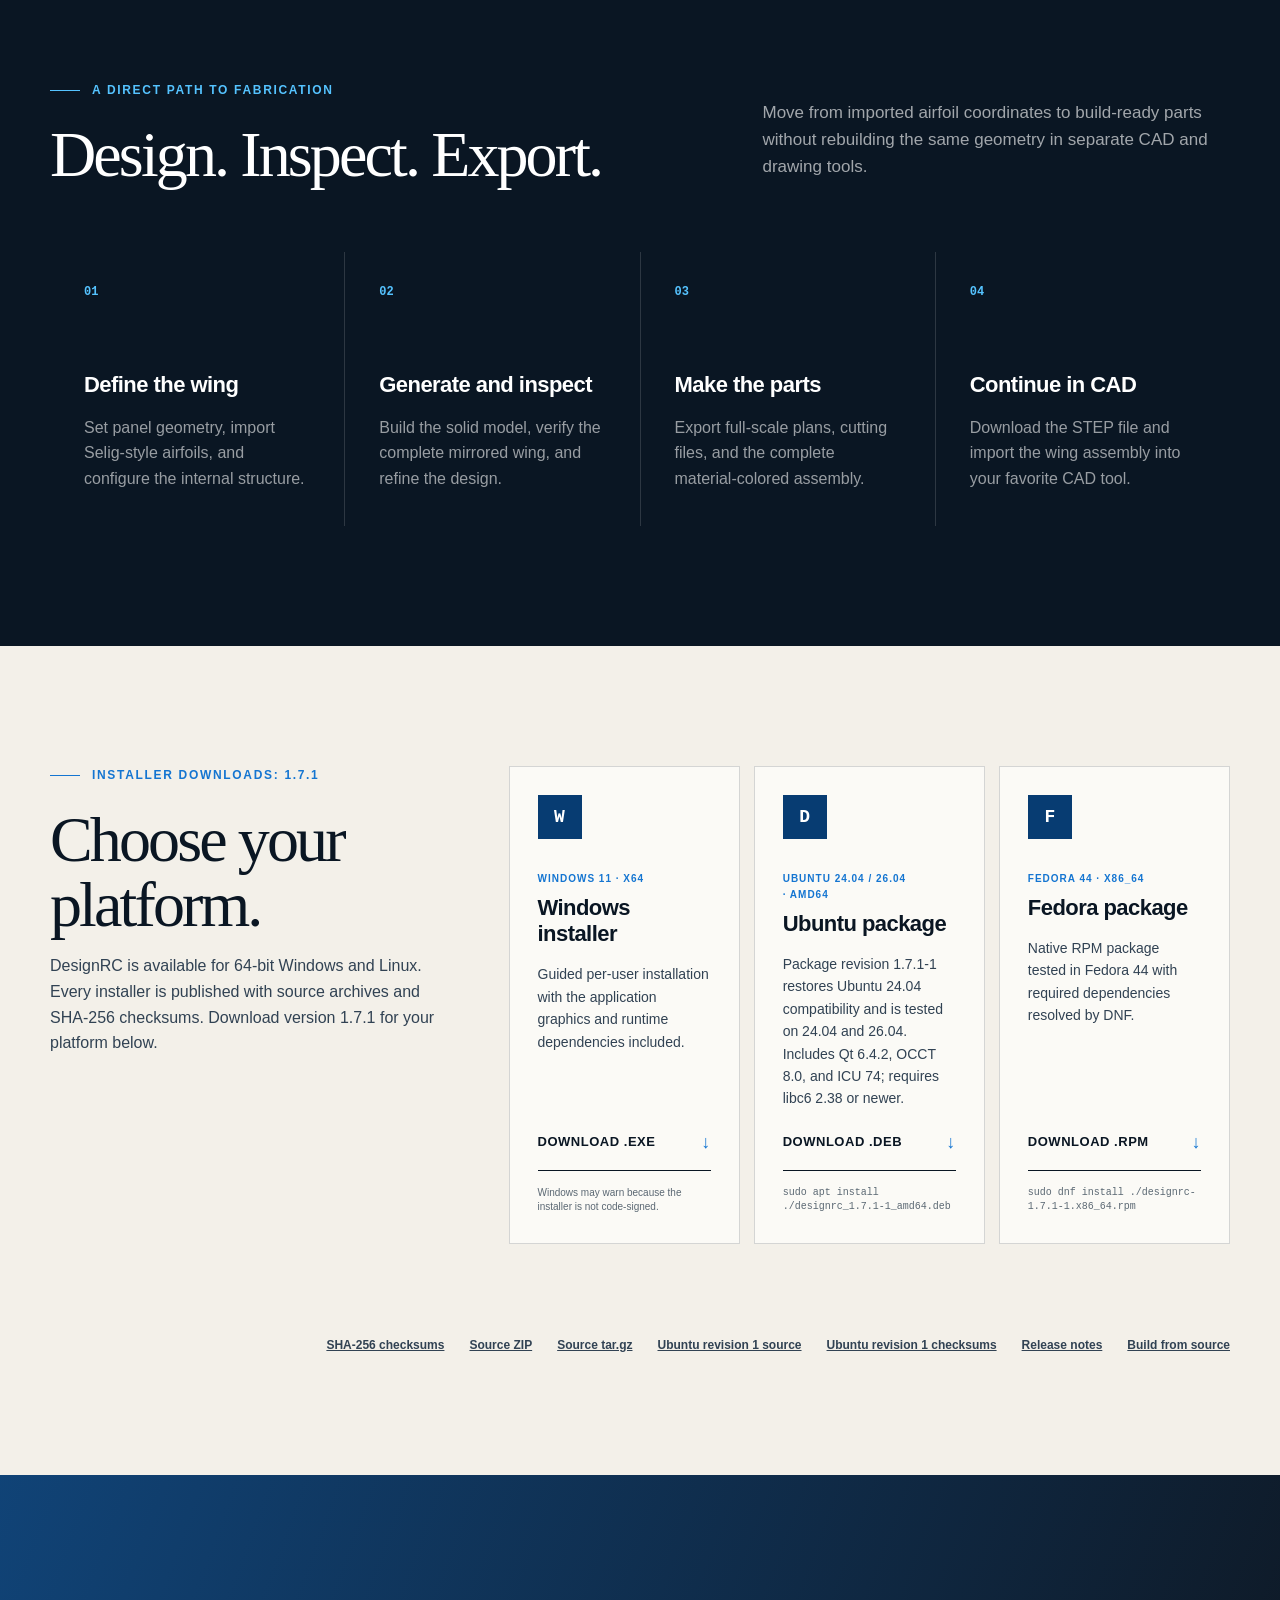
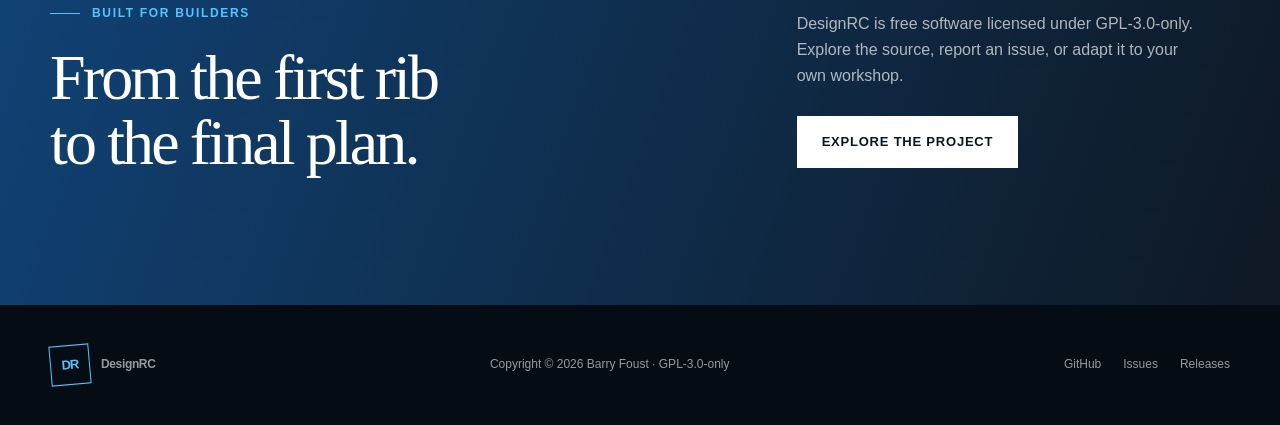
==== commit a33ee9c2: "Package Ubuntu 24.04 compatibility rebuild as 1.7.1-1" ====
--- a/docs/index.html
+++ b/docs/index.html
@@ -274,13 +274,13 @@
 
         <article class="download-card">
           <div class="platform-icon" aria-hidden="true">D</div>
-          <p class="platform-label">Ubuntu 26.04 · amd64</p>
+          <p class="platform-label">Ubuntu 24.04 / 26.04 · amd64</p>
           <h3>Ubuntu package</h3>
-          <p>Tested on Ubuntu 26.04 with WSLg. Includes Qt 6.10.2, OCCT 8.0, and ICU 78; APT resolves system libraries.</p>
-          <a class="download-link" href="https://github.com/barryfx/DesignRC/releases/download/1.7.1/designrc_1.7.1_amd64.deb">
+          <p>Package revision 1.7.1-1 restores Ubuntu 24.04 compatibility and is tested on 24.04 and 26.04. Includes Qt 6.4.2, OCCT 8.0, and ICU 74; requires libc6 2.38 or newer.</p>
+          <a class="download-link" href="https://github.com/barryfx/DesignRC/releases/download/1.7.1/designrc_1.7.1-1_amd64.deb">
             Download .deb <span>↓</span>
           </a>
-          <code>sudo apt install ./designrc_1.7.1_amd64.deb</code>
+          <code>sudo apt install ./designrc_1.7.1-1_amd64.deb</code>
         </article>
 
         <article class="download-card">
@@ -299,6 +299,8 @@
         <a href="https://github.com/barryfx/DesignRC/releases/download/1.7.1/DesignRC-1.7.1-SHA256SUMS.txt">SHA-256 checksums</a>
         <a href="https://github.com/barryfx/DesignRC/releases/download/1.7.1/DesignRC-1.7.1-source.zip">Source ZIP</a>
         <a href="https://github.com/barryfx/DesignRC/releases/download/1.7.1/DesignRC-1.7.1-source.tar.gz">Source tar.gz</a>
+        <a href="https://github.com/barryfx/DesignRC/releases/download/1.7.1/DesignRC-1.7.1-1-source.tar.gz">Ubuntu revision 1 source</a>
+        <a href="https://github.com/barryfx/DesignRC/releases/download/1.7.1/DesignRC-1.7.1-1-Linux-x64.sha256">Ubuntu revision 1 checksums</a>
         <a href="https://github.com/barryfx/DesignRC/releases/tag/1.7.1">Release notes</a>
         <a href="https://github.com/barryfx/DesignRC/blob/main/README.md">Build from source</a>
       </div>
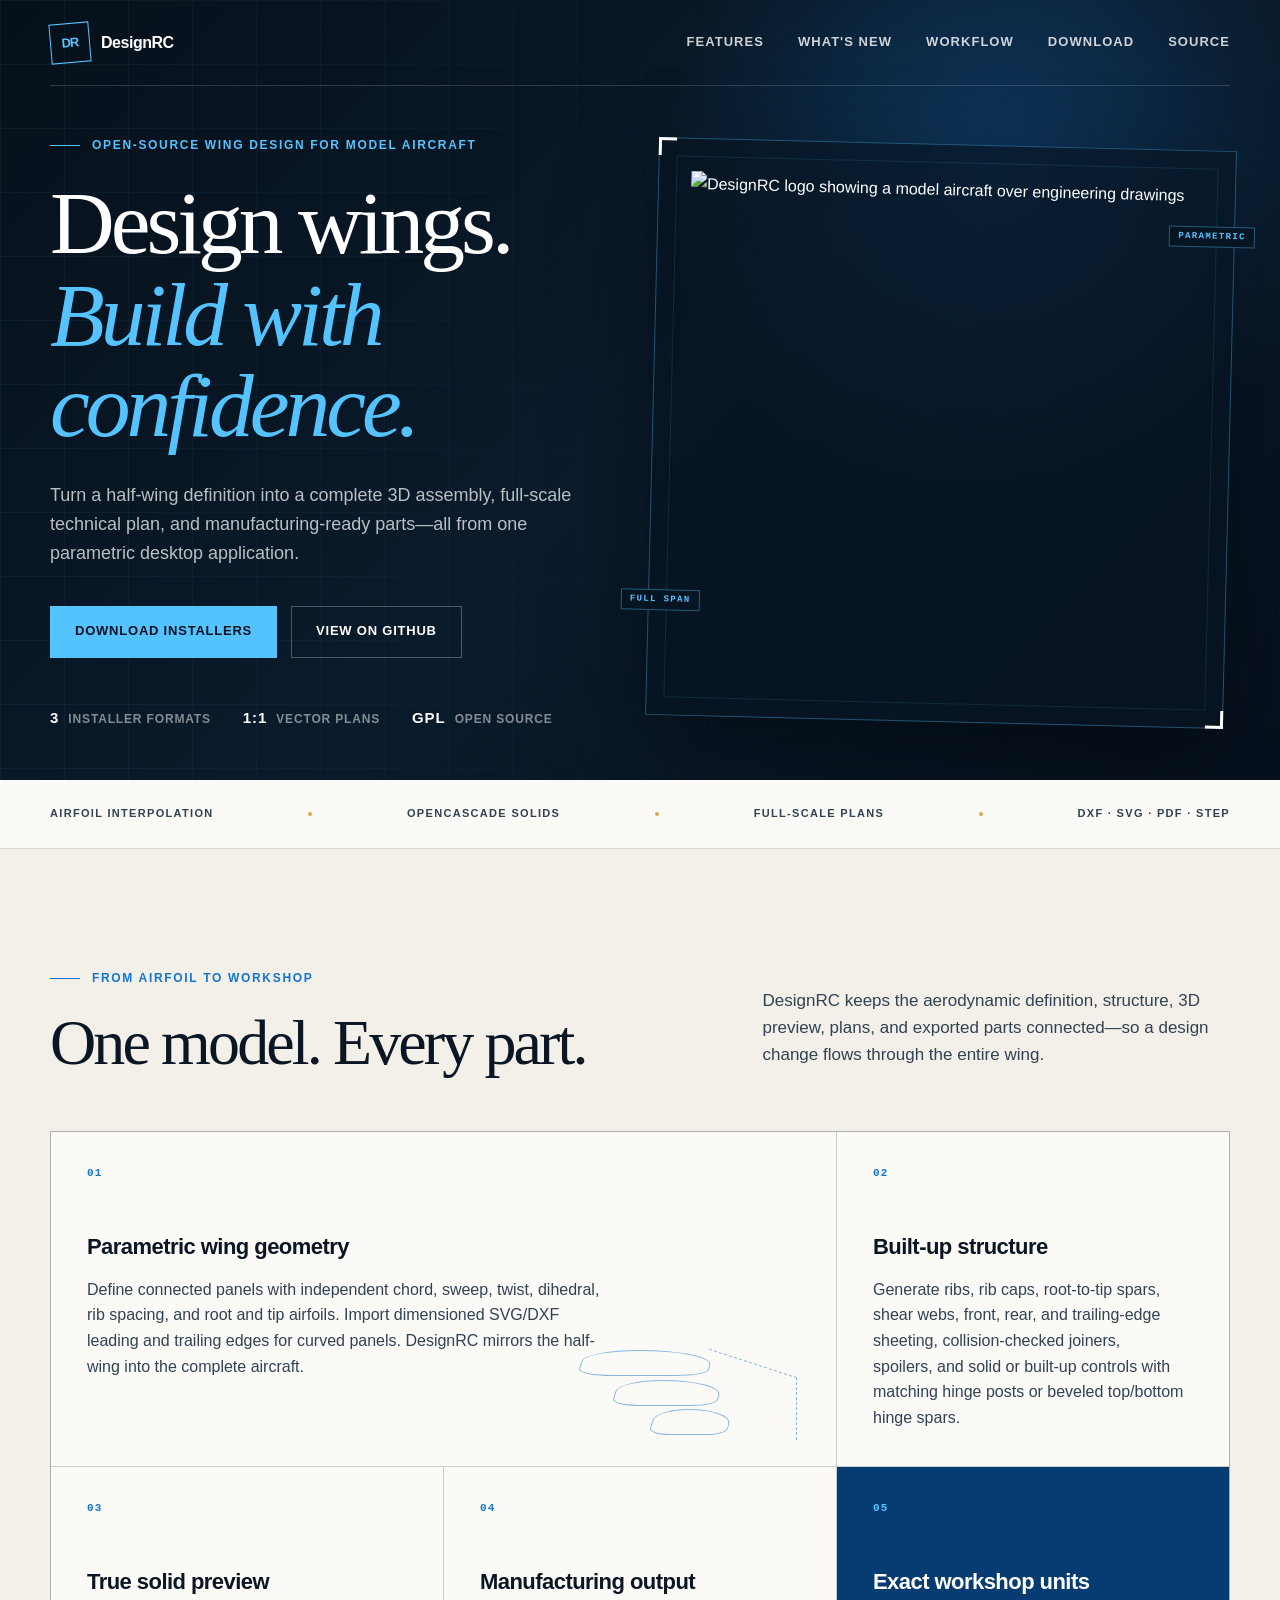
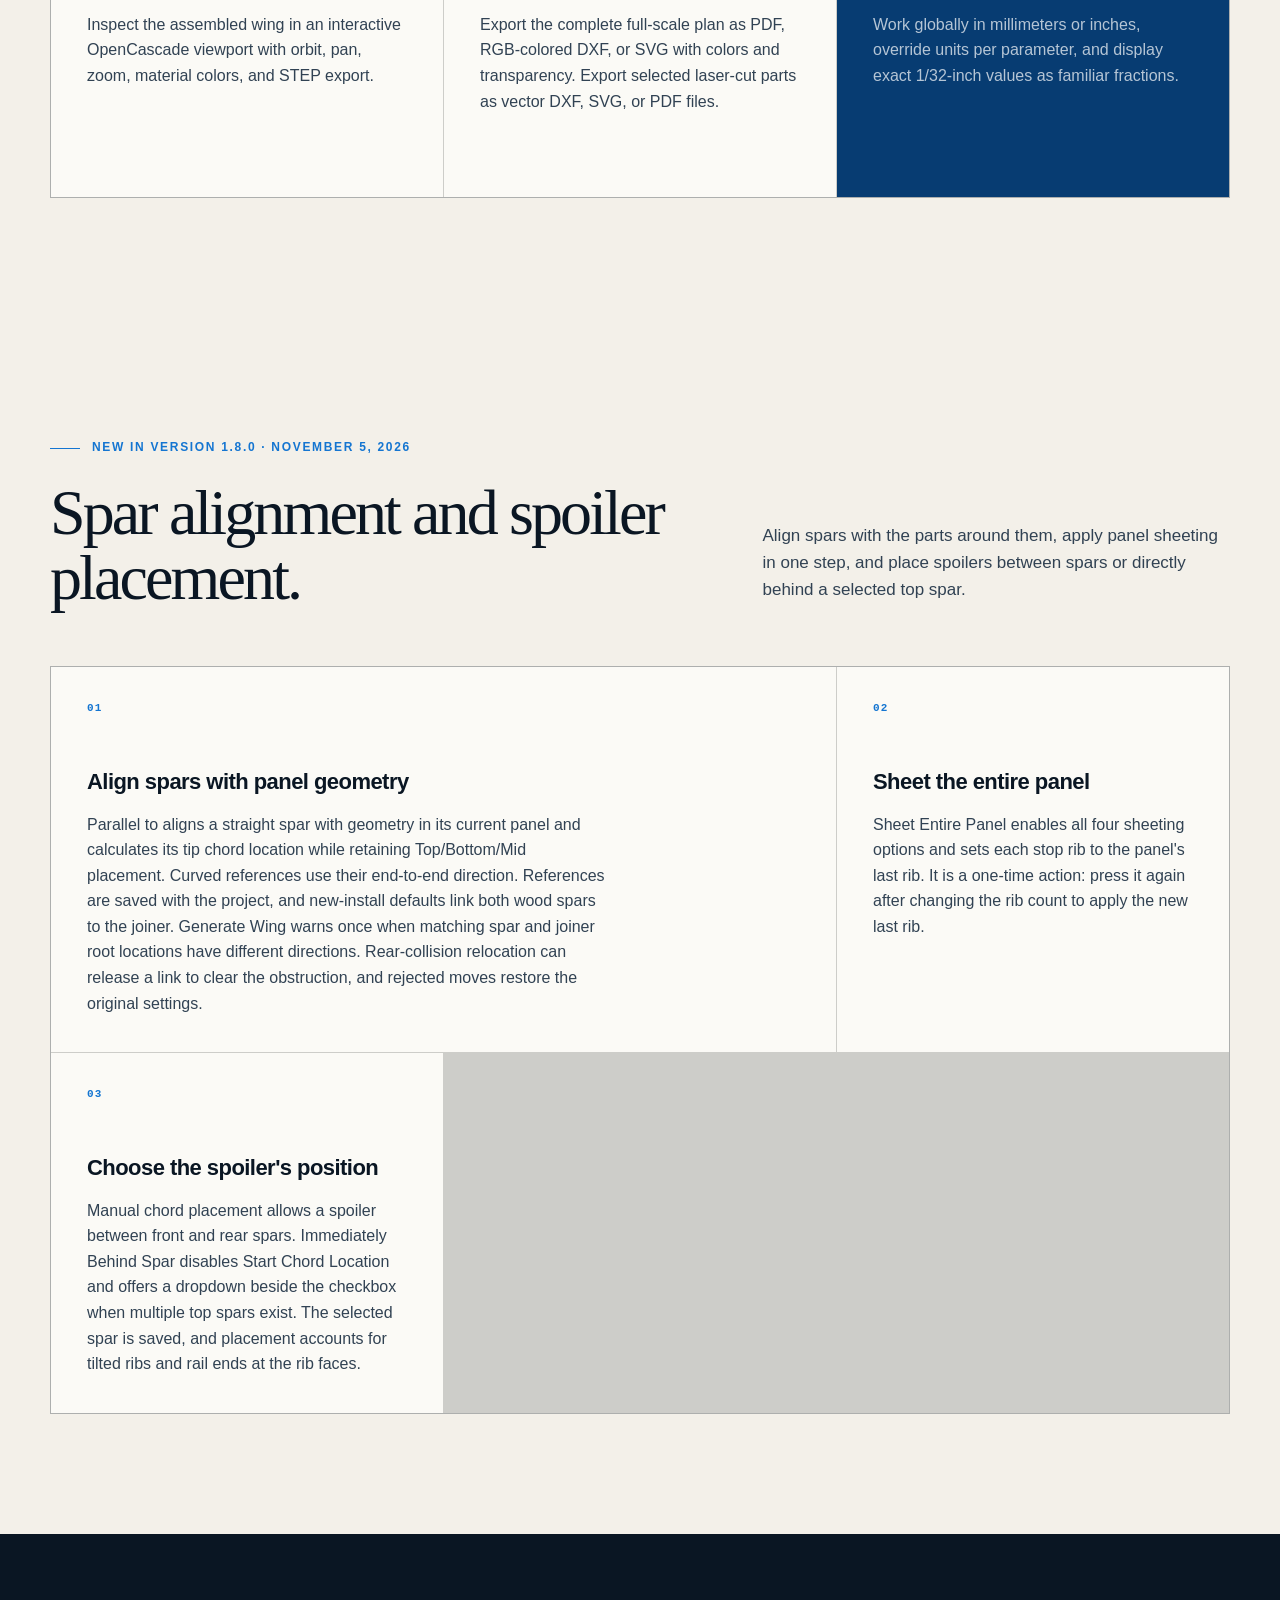
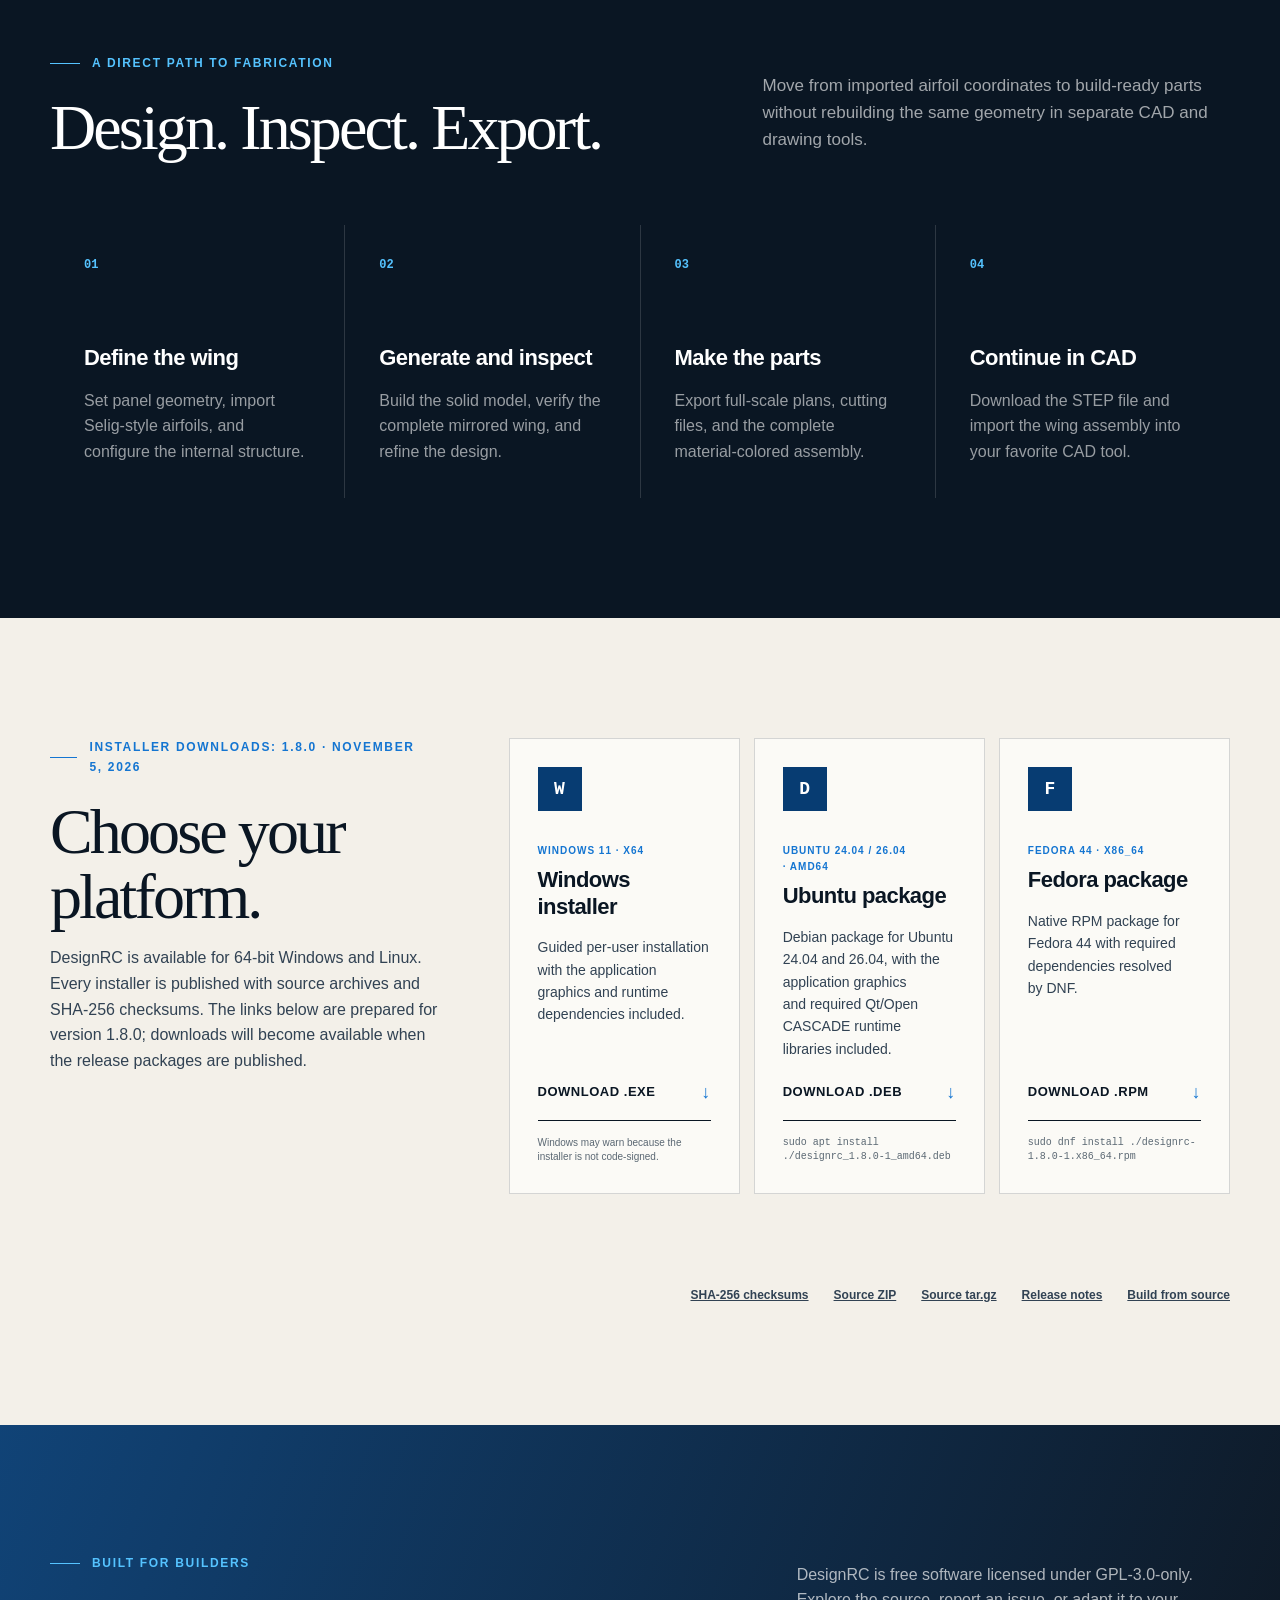
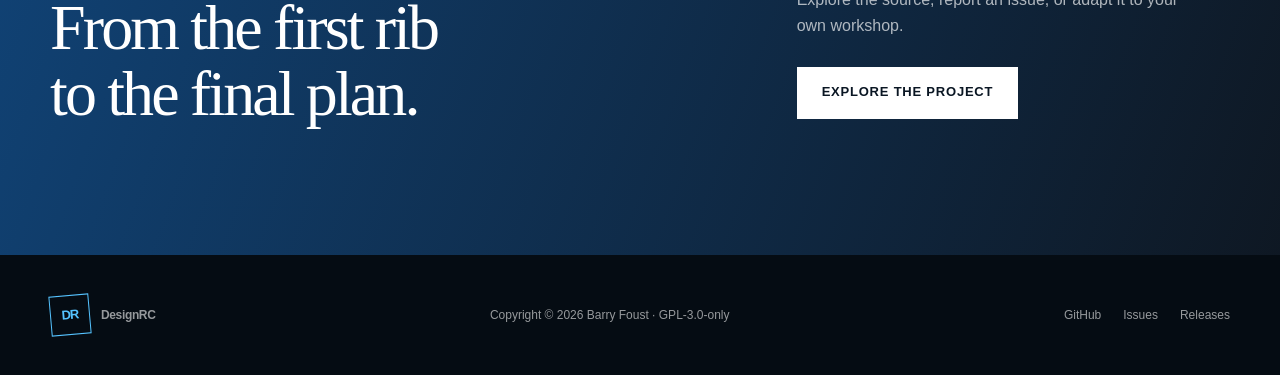
==== commit 9fe76d75: "Prepare DesignRC 1.8.0 with spar alignment and spoiler placement controls" ====
--- a/docs/index.html
+++ b/docs/index.html
@@ -4,14 +4,14 @@
   <meta charset="utf-8">
   <meta name="viewport" content="width=device-width, initial-scale=1">
   <meta name="description" content="DesignRC is a parametric desktop application for designing built-up RC airplane wings and producing manufacturing-ready plans and parts.">
-  <meta property="og:title" content="DesignRC — Design wings. Build with confidence.">
+  <meta property="og:title" content="DesignRC 1.8.0 — Design wings. Build with confidence.">
   <meta property="og:description" content="Parametric RC wing design, 3D solid modeling, full-scale plans, and manufacturing exports for Windows and Linux.">
   <meta property="og:type" content="website">
   <meta property="og:url" content="https://barryfx.github.io/DesignRC/">
   <meta property="og:image" content="https://raw.githubusercontent.com/barryfx/DesignRC/main/resources/graphics/designrc_splash.png">
   <meta name="twitter:card" content="summary_large_image">
   <meta name="theme-color" content="#07111d">
-  <title>DesignRC — Parametric RC Wing Design</title>
+  <title>DesignRC 1.8.0 — Parametric RC Wing Design</title>
   <link rel="icon" href="https://raw.githubusercontent.com/barryfx/DesignRC/main/resources/graphics/designrc_smaller.png">
   <link rel="stylesheet" href="styles.css">
 </head>
@@ -156,49 +156,48 @@
     <section class="section shell" id="new">
       <div class="section-heading">
         <div>
-          <p class="eyebrow"><span></span> New in version 1.7.1 · November 4, 2026</p>
-          <h2>Refine the controls. Follow every stage.</h2>
+          <p class="eyebrow"><span></span> New in version 1.8.0 · November 5, 2026</p>
+          <h2>Spar alignment and spoiler placement.</h2>
         </div>
         <p>
-          Set perpendicular control hinges, specify sleeve bores, and follow detailed
-          aileron and flap generation progress, with clearer defaults and spar clearance.
+          Align spars with the parts around them, apply panel sheeting in one step,
+          and place spoilers between spars or directly behind a selected top spar.
         </p>
       </div>
 
       <div class="feature-grid">
         <article class="feature-card feature-wide">
           <p class="card-number">01</p>
-          <h3>Built-up ailerons and flaps</h3>
-          <p>
-            Add separate ribs, independent top/bottom skins, and wood or carbon spars.
-            Choose matching Hinge Posts or four Top/Bottom Hinge Spars with an aft bevel.
-            Perpendicular to Ribs sets a straight hinge using Root Width. Skins extend
-            from the hinge post or spar to the TE without a separate width. New-project
-            hinge spars start at 3/8-inch width, 1/4-inch height, and a 35-degree angle.
-            Generation reports each control's ribs, stock, skins, checks, and mesh before
-            marking the panel complete.
+          <h3>Align spars with panel geometry</h3>
+          <p>
+            Parallel to aligns a straight spar with geometry in its current panel and
+            calculates its tip chord location while retaining Top/Bottom/Mid placement.
+            Curved references use their end-to-end direction. References are saved with
+            the project, and new-install defaults link both wood spars to the joiner.
+            Generate Wing warns once when matching spar and joiner root locations have
+            different directions. Rear-collision relocation can release a link to clear
+            the obstruction, and rejected moves restore the original settings.
           </p>
         </article>
 
         <article class="feature-card">
           <p class="card-number">02</p>
-          <h3>Practical defaults and sleeve dimensions</h3>
-          <p>
-            Sleeve joiners provide OD and ID fields, initially with a 1 mm wall-diameter
-            difference and matching defaults for both panels. Mirrored root sleeves keep
-            both diameters. Global-unit changes round defaults to practical millimeters
-            or inch fractions; closing Defaults updates fields displayed in other units.
+          <h3>Sheet the entire panel</h3>
+          <p>
+            Sheet Entire Panel enables all four sheeting options and sets each stop rib
+            to the panel's last rib. It is a one-time action: press it again after changing
+            the rib count to apply the new last rib.
           </p>
         </article>
 
         <article class="feature-card">
           <p class="card-number">03</p>
-          <h3>Rear spars that maintain clearance</h3>
-          <p>
-            Acknowledging a rear-spar collision can move it just ahead of the trailing
-            edge, aileron, or flap. Width changes also maintain clearance. Corrections
-            follow the intersecting geometry's front edge when possible and are rejected
-            if another collision would result.
+          <h3>Choose the spoiler's position</h3>
+          <p>
+            Manual chord placement allows a spoiler between front and rear spars.
+            Immediately Behind Spar disables Start Chord Location and offers a dropdown
+            beside the checkbox when multiple top spars exist. The selected spar is saved,
+            and placement accounts for tilted ribs and rail ends at the rib faces.
           </p>
         </article>
       </div>
@@ -252,11 +251,12 @@
 
     <section class="section shell download-section" id="download">
       <div class="download-intro">
-        <p class="eyebrow"><span></span> Installer downloads: 1.7.1</p>
+        <p class="eyebrow"><span></span> Installer downloads: 1.8.0 · November 5, 2026</p>
         <h2>Choose your platform.</h2>
         <p>
           DesignRC is available for 64-bit Windows and Linux. Every installer is published with
-          source archives and SHA-256 checksums. Download version 1.7.1 for your platform below.
+          source archives and SHA-256 checksums. The links below are prepared for version 1.8.0;
+          downloads will become available when the release packages are published.
         </p>
       </div>
 
@@ -266,7 +266,7 @@
           <p class="platform-label">Windows 11 · x64</p>
           <h3>Windows installer</h3>
           <p>Guided per-user installation with the application graphics and runtime dependencies included.</p>
-          <a class="download-link" href="https://github.com/barryfx/DesignRC/releases/download/1.7.1/DesignRC-1.7.1-Windows-x64-Setup.exe">
+          <a class="download-link" href="https://github.com/barryfx/DesignRC/releases/download/1.8.0/DesignRC-1.8.0-Windows-x64-Setup.exe">
             Download .exe <span>↓</span>
           </a>
           <small>Windows may warn because the installer is not code-signed.</small>
@@ -276,32 +276,30 @@
           <div class="platform-icon" aria-hidden="true">D</div>
           <p class="platform-label">Ubuntu 24.04 / 26.04 · amd64</p>
           <h3>Ubuntu package</h3>
-          <p>Package revision 1.7.1-1 restores Ubuntu 24.04 compatibility and is tested on 24.04 and 26.04. Includes Qt 6.4.2, OCCT 8.0, and ICU 74; requires libc6 2.38 or newer.</p>
-          <a class="download-link" href="https://github.com/barryfx/DesignRC/releases/download/1.7.1/designrc_1.7.1-1_amd64.deb">
+          <p>Debian package for Ubuntu 24.04 and 26.04, with the application graphics and required Qt/Open CASCADE runtime libraries included.</p>
+          <a class="download-link" href="https://github.com/barryfx/DesignRC/releases/download/1.8.0/designrc_1.8.0-1_amd64.deb">
             Download .deb <span>↓</span>
           </a>
-          <code>sudo apt install ./designrc_1.7.1-1_amd64.deb</code>
+          <code>sudo apt install ./designrc_1.8.0-1_amd64.deb</code>
         </article>
 
         <article class="download-card">
           <div class="platform-icon" aria-hidden="true">F</div>
           <p class="platform-label">Fedora 44 · x86_64</p>
           <h3>Fedora package</h3>
-          <p>Native RPM package tested in Fedora 44 with required dependencies resolved by DNF.</p>
-          <a class="download-link" href="https://github.com/barryfx/DesignRC/releases/download/1.7.1/designrc-1.7.1-1.x86_64.rpm">
+          <p>Native RPM package for Fedora 44 with required dependencies resolved by DNF.</p>
+          <a class="download-link" href="https://github.com/barryfx/DesignRC/releases/download/1.8.0/designrc-1.8.0-1.x86_64.rpm">
             Download .rpm <span>↓</span>
           </a>
-          <code>sudo dnf install ./designrc-1.7.1-1.x86_64.rpm</code>
+          <code>sudo dnf install ./designrc-1.8.0-1.x86_64.rpm</code>
         </article>
       </div>
 
       <div class="release-links">
-        <a href="https://github.com/barryfx/DesignRC/releases/download/1.7.1/DesignRC-1.7.1-SHA256SUMS.txt">SHA-256 checksums</a>
-        <a href="https://github.com/barryfx/DesignRC/releases/download/1.7.1/DesignRC-1.7.1-source.zip">Source ZIP</a>
-        <a href="https://github.com/barryfx/DesignRC/releases/download/1.7.1/DesignRC-1.7.1-source.tar.gz">Source tar.gz</a>
-        <a href="https://github.com/barryfx/DesignRC/releases/download/1.7.1/DesignRC-1.7.1-1-source.tar.gz">Ubuntu revision 1 source</a>
-        <a href="https://github.com/barryfx/DesignRC/releases/download/1.7.1/DesignRC-1.7.1-1-Linux-x64.sha256">Ubuntu revision 1 checksums</a>
-        <a href="https://github.com/barryfx/DesignRC/releases/tag/1.7.1">Release notes</a>
+        <a href="https://github.com/barryfx/DesignRC/releases/download/1.8.0/DesignRC-1.8.0-SHA256SUMS.txt">SHA-256 checksums</a>
+        <a href="https://github.com/barryfx/DesignRC/releases/download/1.8.0/DesignRC-1.8.0-source.zip">Source ZIP</a>
+        <a href="https://github.com/barryfx/DesignRC/releases/download/1.8.0/DesignRC-1.8.0-source.tar.gz">Source tar.gz</a>
+        <a href="https://github.com/barryfx/DesignRC/releases/tag/1.8.0">Release notes</a>
         <a href="https://github.com/barryfx/DesignRC/blob/main/README.md">Build from source</a>
       </div>
     </section>
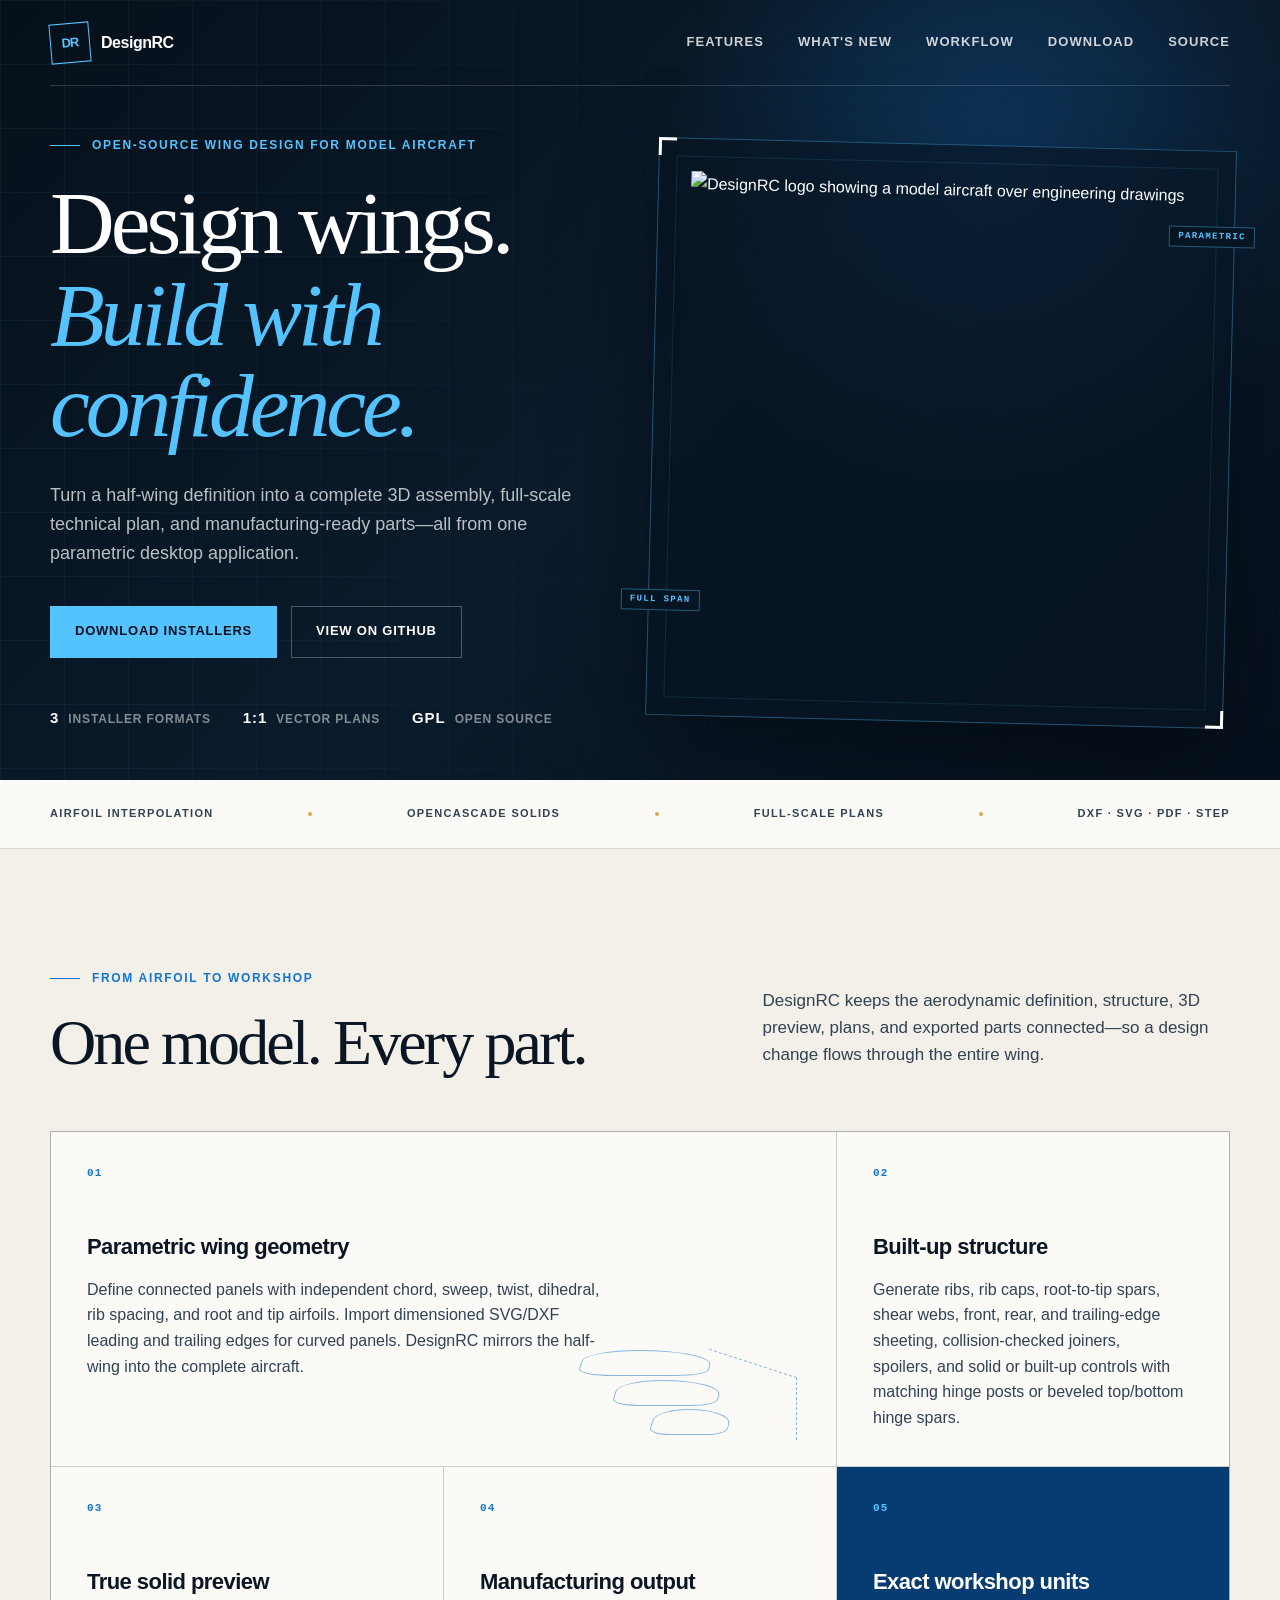
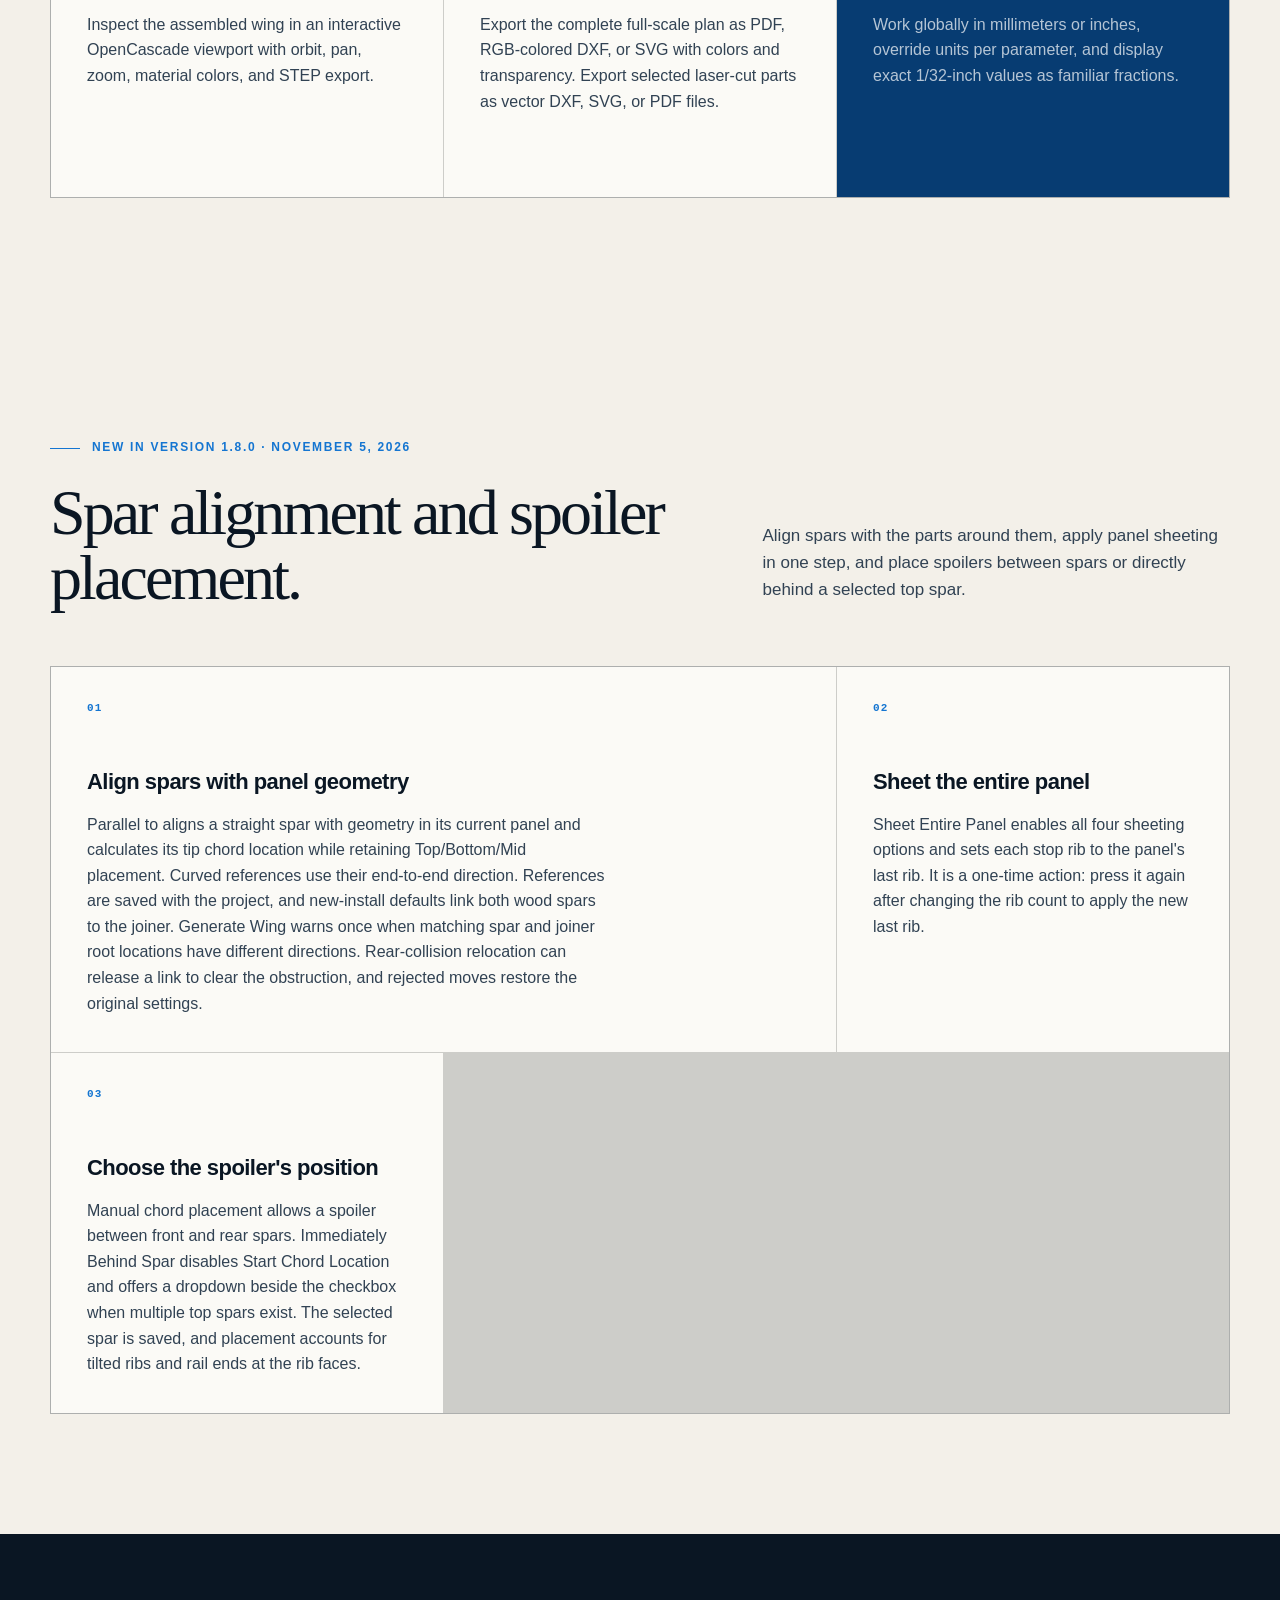
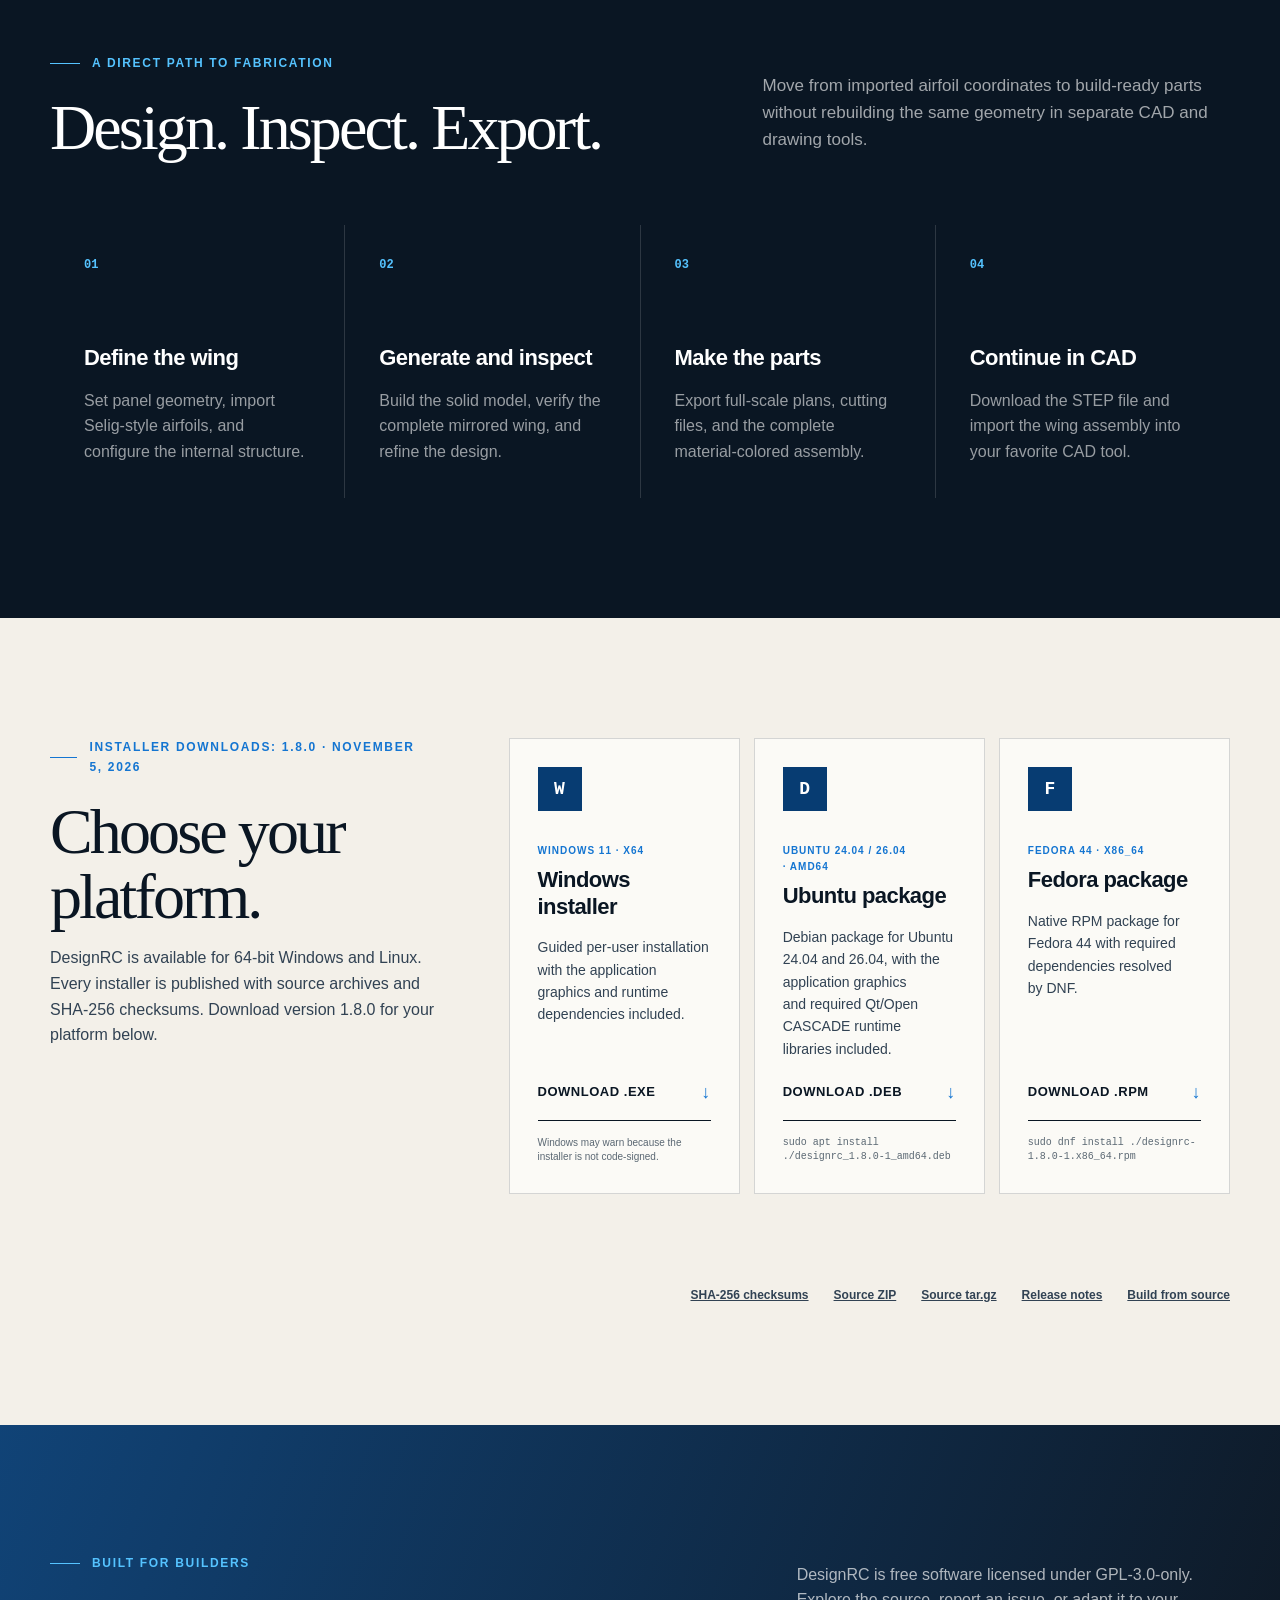
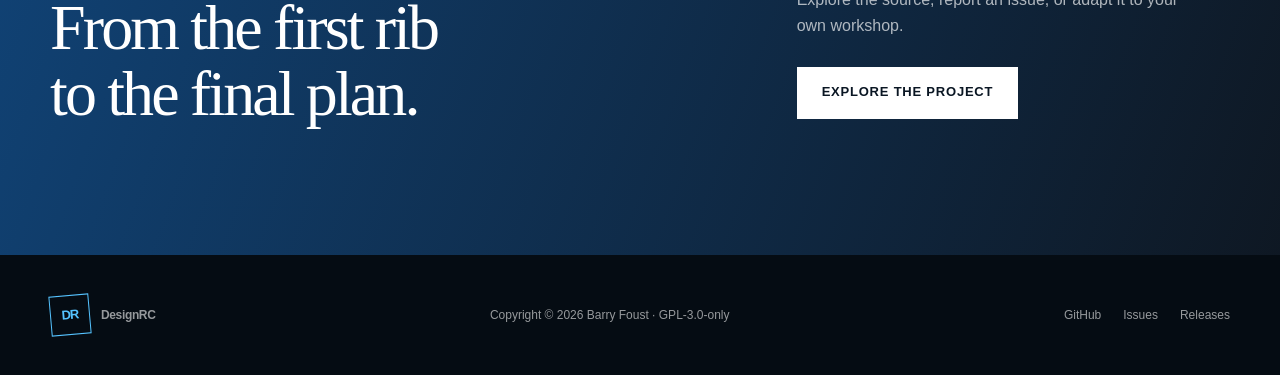
==== commit 53737be9: "Publish DesignRC 1.8.0 download links" ====
--- a/docs/index.html
+++ b/docs/index.html
@@ -255,8 +255,7 @@
         <h2>Choose your platform.</h2>
         <p>
           DesignRC is available for 64-bit Windows and Linux. Every installer is published with
-          source archives and SHA-256 checksums. The links below are prepared for version 1.8.0;
-          downloads will become available when the release packages are published.
+          source archives and SHA-256 checksums. Download version 1.8.0 for your platform below.
         </p>
       </div>
 
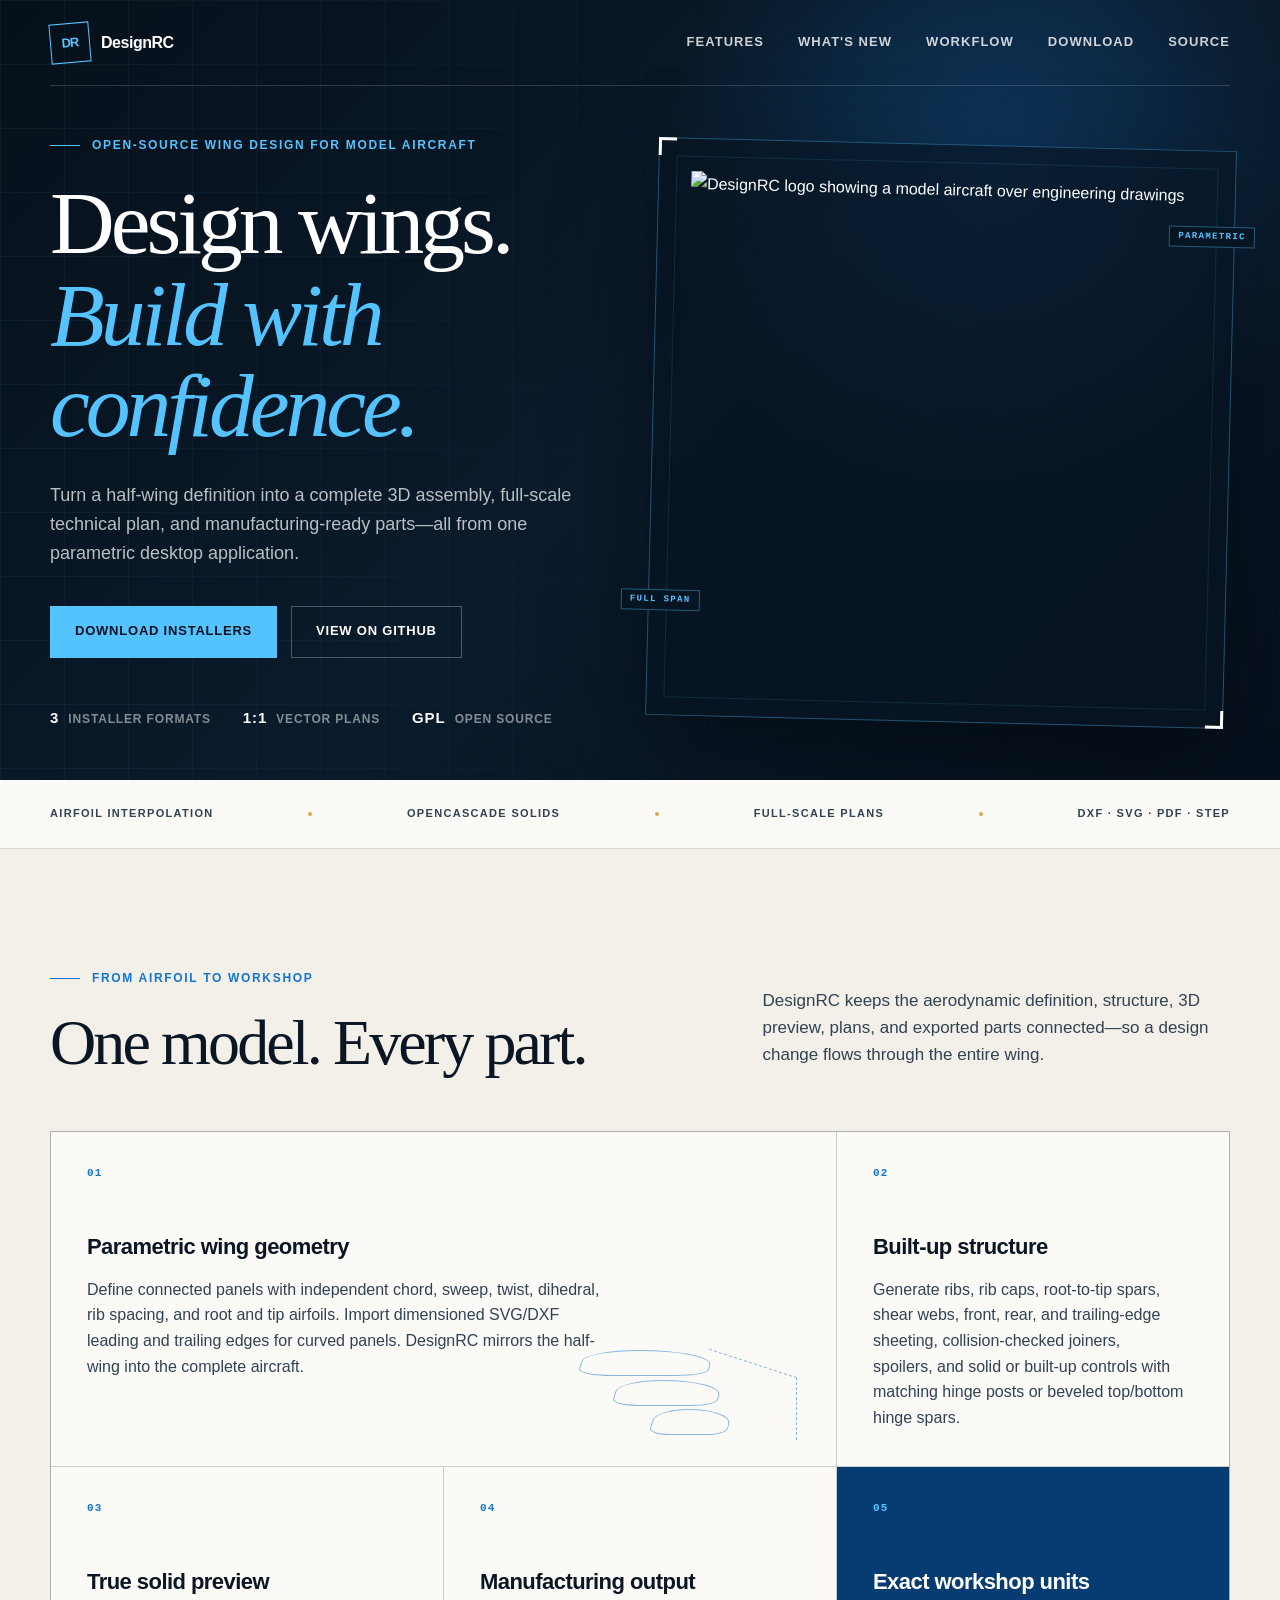
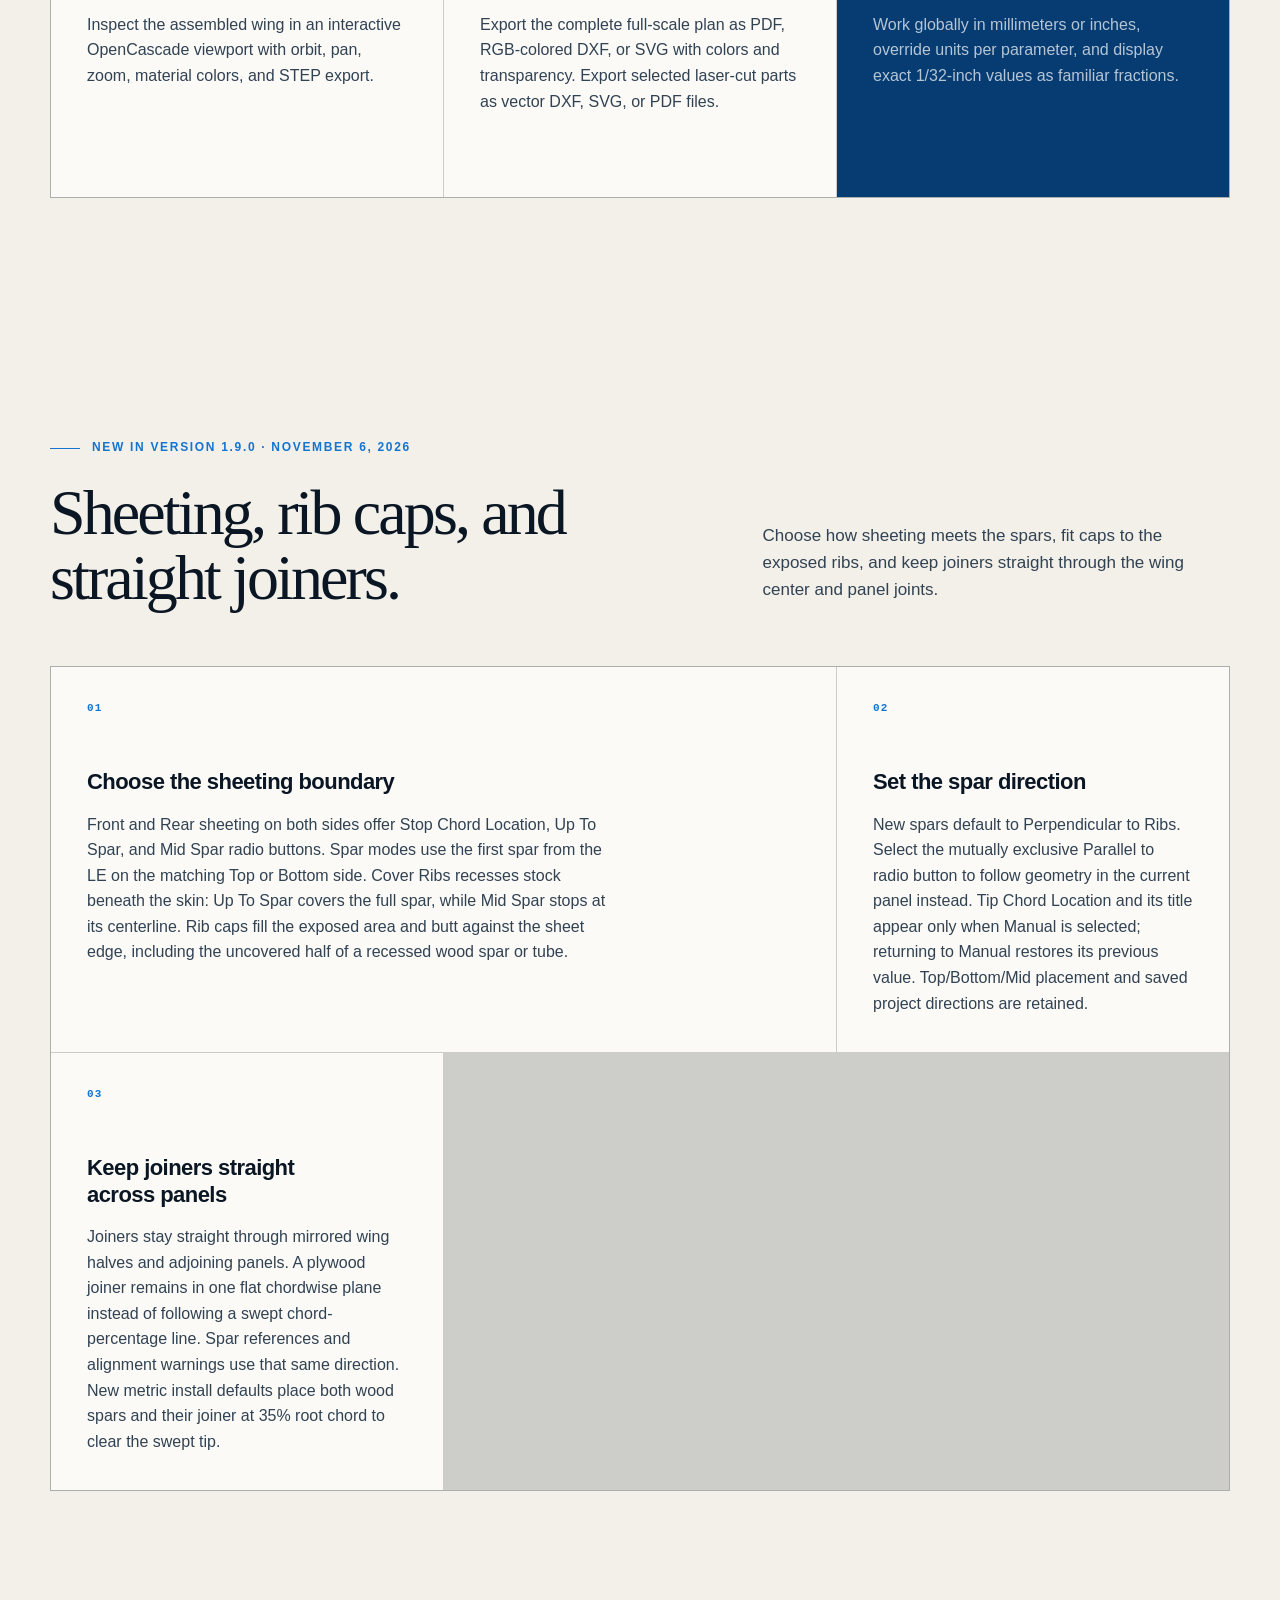
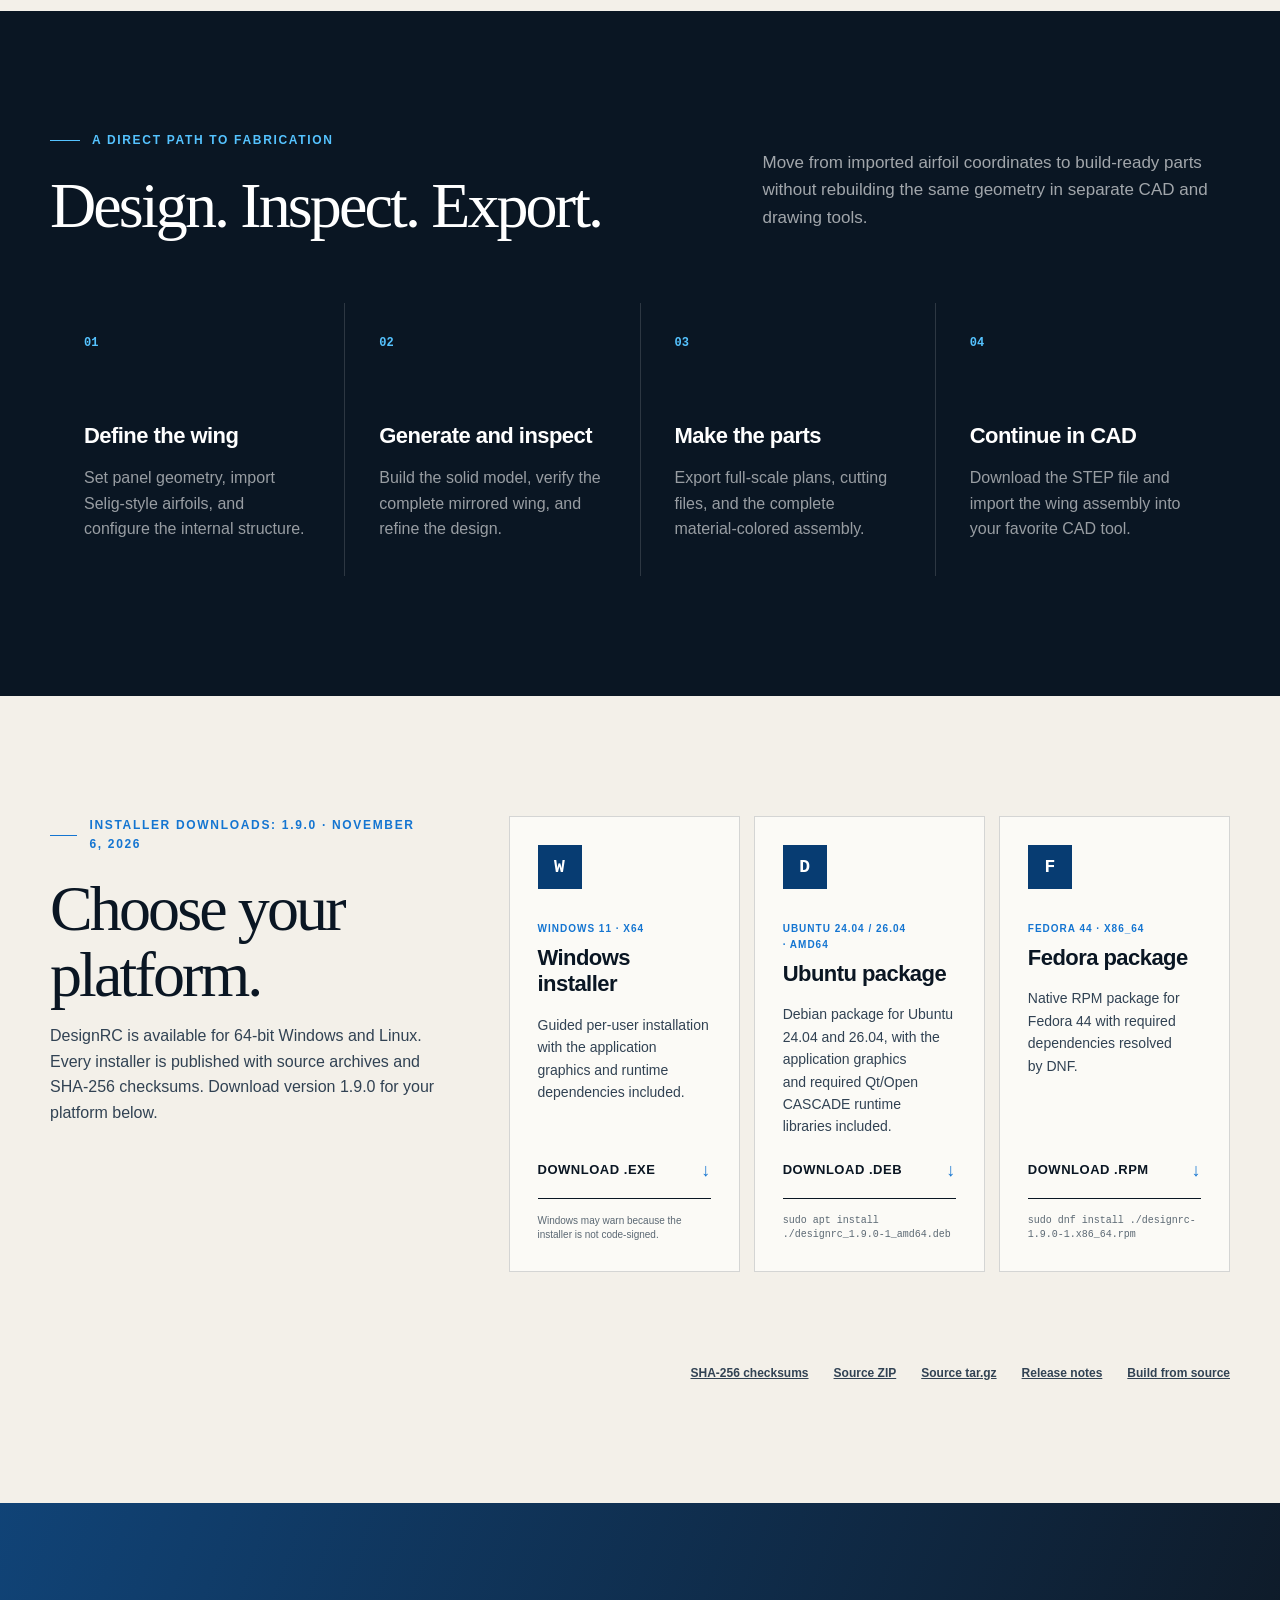
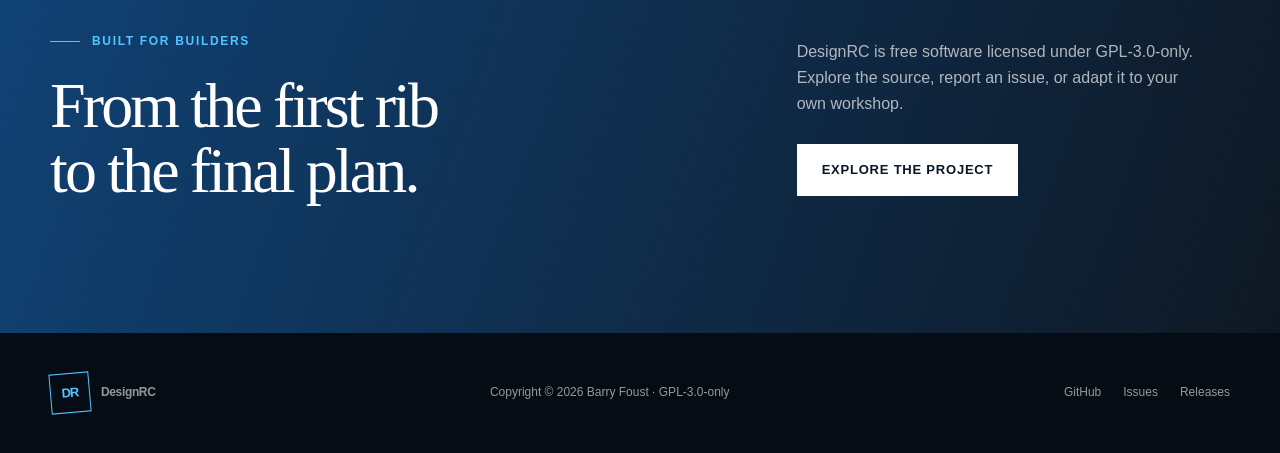
==== commit 79403a98: "Publish DesignRC 1.9.0 download links and package changelog" ====
--- a/docs/index.html
+++ b/docs/index.html
@@ -4,14 +4,14 @@
   <meta charset="utf-8">
   <meta name="viewport" content="width=device-width, initial-scale=1">
   <meta name="description" content="DesignRC is a parametric desktop application for designing built-up RC airplane wings and producing manufacturing-ready plans and parts.">
-  <meta property="og:title" content="DesignRC 1.8.0 — Design wings. Build with confidence.">
+  <meta property="og:title" content="DesignRC 1.9.0 — Design wings. Build with confidence.">
   <meta property="og:description" content="Parametric RC wing design, 3D solid modeling, full-scale plans, and manufacturing exports for Windows and Linux.">
   <meta property="og:type" content="website">
   <meta property="og:url" content="https://barryfx.github.io/DesignRC/">
   <meta property="og:image" content="https://raw.githubusercontent.com/barryfx/DesignRC/main/resources/graphics/designrc_splash.png">
   <meta name="twitter:card" content="summary_large_image">
   <meta name="theme-color" content="#07111d">
-  <title>DesignRC 1.8.0 — Parametric RC Wing Design</title>
+  <title>DesignRC 1.9.0 — Parametric RC Wing Design</title>
   <link rel="icon" href="https://raw.githubusercontent.com/barryfx/DesignRC/main/resources/graphics/designrc_smaller.png">
   <link rel="stylesheet" href="styles.css">
 </head>
@@ -156,48 +156,50 @@
     <section class="section shell" id="new">
       <div class="section-heading">
         <div>
-          <p class="eyebrow"><span></span> New in version 1.8.0 · November 5, 2026</p>
-          <h2>Spar alignment and spoiler placement.</h2>
+          <p class="eyebrow"><span></span> New in version 1.9.0 &middot; November 6, 2026</p>
+          <h2>Sheeting, rib caps, and straight joiners.</h2>
         </div>
         <p>
-          Align spars with the parts around them, apply panel sheeting in one step,
-          and place spoilers between spars or directly behind a selected top spar.
+          Choose how sheeting meets the spars, fit caps to the exposed ribs,
+          and keep joiners straight through the wing center and panel joints.
         </p>
       </div>
 
       <div class="feature-grid">
         <article class="feature-card feature-wide">
           <p class="card-number">01</p>
-          <h3>Align spars with panel geometry</h3>
-          <p>
-            Parallel to aligns a straight spar with geometry in its current panel and
-            calculates its tip chord location while retaining Top/Bottom/Mid placement.
-            Curved references use their end-to-end direction. References are saved with
-            the project, and new-install defaults link both wood spars to the joiner.
-            Generate Wing warns once when matching spar and joiner root locations have
-            different directions. Rear-collision relocation can release a link to clear
-            the obstruction, and rejected moves restore the original settings.
+          <h3>Choose the sheeting boundary</h3>
+          <p>
+            Front and Rear sheeting on both sides offer Stop Chord Location, Up To Spar,
+            and Mid Spar radio buttons. Spar modes use the first spar from the LE on
+            the matching Top or Bottom side. Cover Ribs recesses stock beneath the skin:
+            Up To Spar covers the full spar, while Mid Spar stops at its centerline.
+            Rib caps fill the exposed area and butt against the sheet edge, including
+            the uncovered half of a recessed wood spar or tube.
           </p>
         </article>
 
         <article class="feature-card">
           <p class="card-number">02</p>
-          <h3>Sheet the entire panel</h3>
-          <p>
-            Sheet Entire Panel enables all four sheeting options and sets each stop rib
-            to the panel's last rib. It is a one-time action: press it again after changing
-            the rib count to apply the new last rib.
+          <h3>Set the spar direction</h3>
+          <p>
+            New spars default to Perpendicular to Ribs. Select the mutually exclusive
+            Parallel to radio button to follow geometry in the current panel instead.
+            Tip Chord Location and its title appear only when Manual is selected;
+            returning to Manual restores its previous value. Top/Bottom/Mid placement
+            and saved project directions are retained.
           </p>
         </article>
 
         <article class="feature-card">
           <p class="card-number">03</p>
-          <h3>Choose the spoiler's position</h3>
-          <p>
-            Manual chord placement allows a spoiler between front and rear spars.
-            Immediately Behind Spar disables Start Chord Location and offers a dropdown
-            beside the checkbox when multiple top spars exist. The selected spar is saved,
-            and placement accounts for tilted ribs and rail ends at the rib faces.
+          <h3>Keep joiners straight across panels</h3>
+          <p>
+            Joiners stay straight through mirrored wing halves and adjoining panels.
+            A plywood joiner remains in one flat chordwise plane instead of following
+            a swept chord-percentage line. Spar references and alignment warnings use
+            that same direction. New metric install defaults place both wood spars
+            and their joiner at 35% root chord to clear the swept tip.
           </p>
         </article>
       </div>
@@ -251,11 +253,11 @@
 
     <section class="section shell download-section" id="download">
       <div class="download-intro">
-        <p class="eyebrow"><span></span> Installer downloads: 1.8.0 · November 5, 2026</p>
+        <p class="eyebrow"><span></span> Installer downloads: 1.9.0 · November 6, 2026</p>
         <h2>Choose your platform.</h2>
         <p>
           DesignRC is available for 64-bit Windows and Linux. Every installer is published with
-          source archives and SHA-256 checksums. Download version 1.8.0 for your platform below.
+          source archives and SHA-256 checksums. Download version 1.9.0 for your platform below.
         </p>
       </div>
 
@@ -265,7 +267,7 @@
           <p class="platform-label">Windows 11 · x64</p>
           <h3>Windows installer</h3>
           <p>Guided per-user installation with the application graphics and runtime dependencies included.</p>
-          <a class="download-link" href="https://github.com/barryfx/DesignRC/releases/download/1.8.0/DesignRC-1.8.0-Windows-x64-Setup.exe">
+          <a class="download-link" href="https://github.com/barryfx/DesignRC/releases/download/1.9.0/DesignRC-1.9.0-Windows-x64-Setup.exe">
             Download .exe <span>↓</span>
           </a>
           <small>Windows may warn because the installer is not code-signed.</small>
@@ -276,10 +278,10 @@
           <p class="platform-label">Ubuntu 24.04 / 26.04 · amd64</p>
           <h3>Ubuntu package</h3>
           <p>Debian package for Ubuntu 24.04 and 26.04, with the application graphics and required Qt/Open CASCADE runtime libraries included.</p>
-          <a class="download-link" href="https://github.com/barryfx/DesignRC/releases/download/1.8.0/designrc_1.8.0-1_amd64.deb">
+          <a class="download-link" href="https://github.com/barryfx/DesignRC/releases/download/1.9.0/designrc_1.9.0-1_amd64.deb">
             Download .deb <span>↓</span>
           </a>
-          <code>sudo apt install ./designrc_1.8.0-1_amd64.deb</code>
+          <code>sudo apt install ./designrc_1.9.0-1_amd64.deb</code>
         </article>
 
         <article class="download-card">
@@ -287,18 +289,18 @@
           <p class="platform-label">Fedora 44 · x86_64</p>
           <h3>Fedora package</h3>
           <p>Native RPM package for Fedora 44 with required dependencies resolved by DNF.</p>
-          <a class="download-link" href="https://github.com/barryfx/DesignRC/releases/download/1.8.0/designrc-1.8.0-1.x86_64.rpm">
+          <a class="download-link" href="https://github.com/barryfx/DesignRC/releases/download/1.9.0/designrc-1.9.0-1.x86_64.rpm">
             Download .rpm <span>↓</span>
           </a>
-          <code>sudo dnf install ./designrc-1.8.0-1.x86_64.rpm</code>
+          <code>sudo dnf install ./designrc-1.9.0-1.x86_64.rpm</code>
         </article>
       </div>
 
       <div class="release-links">
-        <a href="https://github.com/barryfx/DesignRC/releases/download/1.8.0/DesignRC-1.8.0-SHA256SUMS.txt">SHA-256 checksums</a>
-        <a href="https://github.com/barryfx/DesignRC/releases/download/1.8.0/DesignRC-1.8.0-source.zip">Source ZIP</a>
-        <a href="https://github.com/barryfx/DesignRC/releases/download/1.8.0/DesignRC-1.8.0-source.tar.gz">Source tar.gz</a>
-        <a href="https://github.com/barryfx/DesignRC/releases/tag/1.8.0">Release notes</a>
+        <a href="https://github.com/barryfx/DesignRC/releases/download/1.9.0/DesignRC-1.9.0-SHA256SUMS.txt">SHA-256 checksums</a>
+        <a href="https://github.com/barryfx/DesignRC/releases/download/1.9.0/DesignRC-1.9.0-source.zip">Source ZIP</a>
+        <a href="https://github.com/barryfx/DesignRC/releases/download/1.9.0/DesignRC-1.9.0-source.tar.gz">Source tar.gz</a>
+        <a href="https://github.com/barryfx/DesignRC/releases/tag/1.9.0">Release notes</a>
         <a href="https://github.com/barryfx/DesignRC/blob/main/README.md">Build from source</a>
       </div>
     </section>
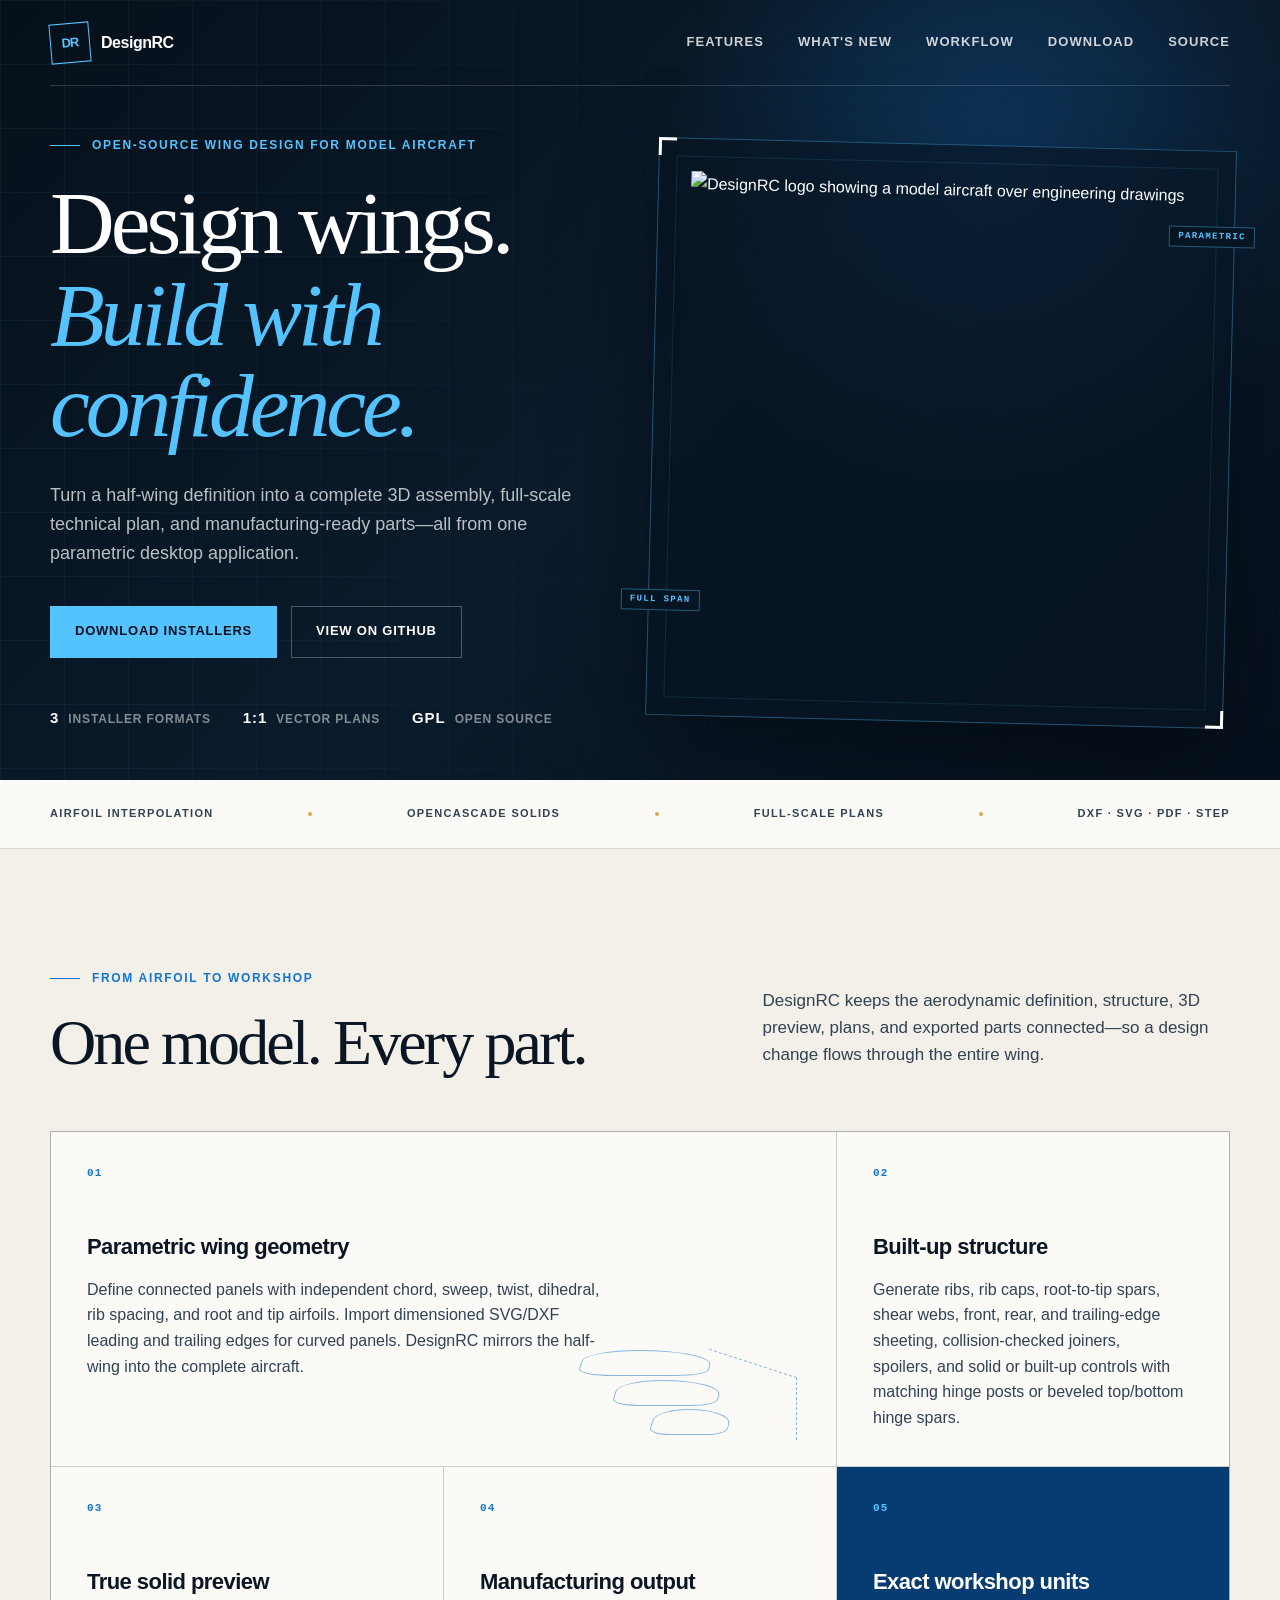
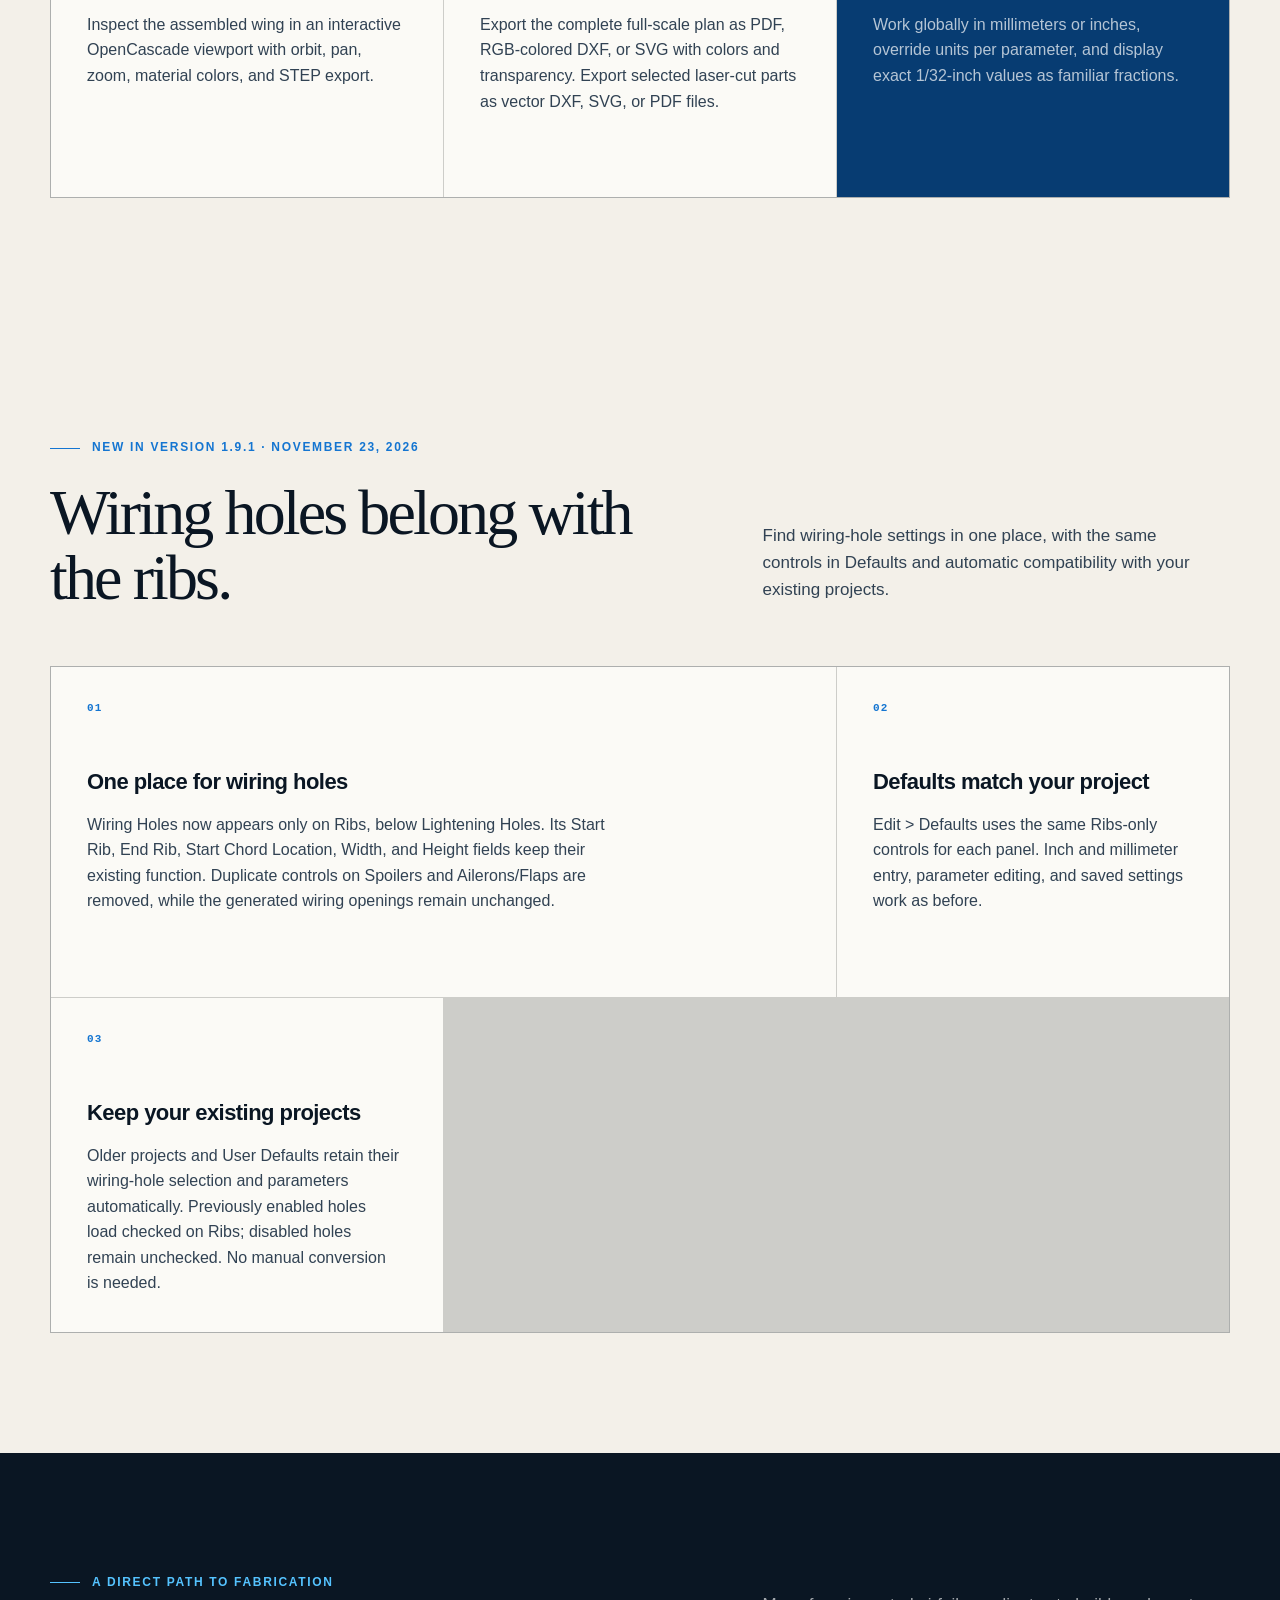
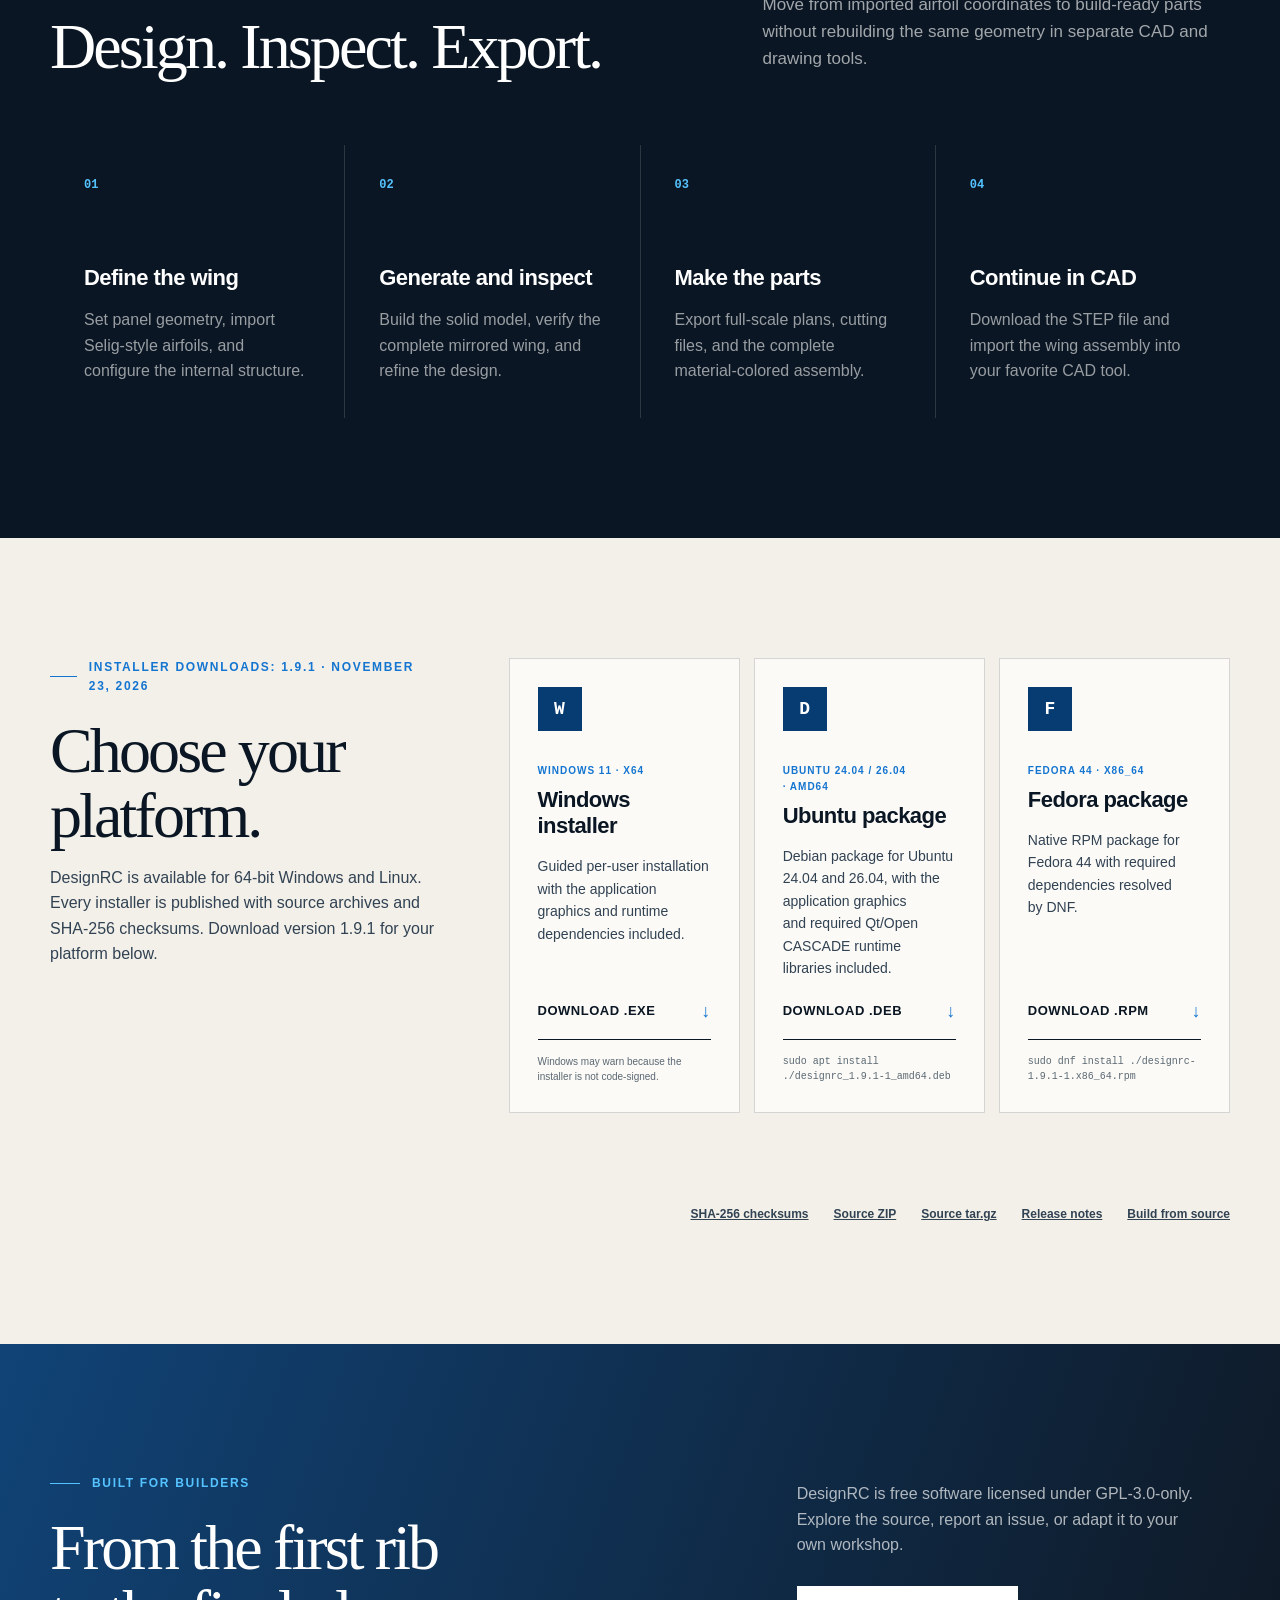
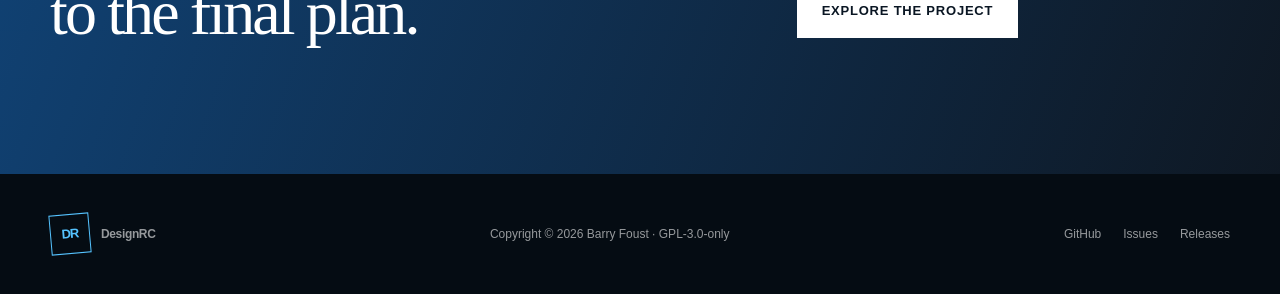
==== commit 26996619: "Prepare DesignRC 1.9.1 with Ribs-only wiring hole controls" ====
--- a/docs/index.html
+++ b/docs/index.html
@@ -4,14 +4,14 @@
   <meta charset="utf-8">
   <meta name="viewport" content="width=device-width, initial-scale=1">
   <meta name="description" content="DesignRC is a parametric desktop application for designing built-up RC airplane wings and producing manufacturing-ready plans and parts.">
-  <meta property="og:title" content="DesignRC 1.9.0 — Design wings. Build with confidence.">
+  <meta property="og:title" content="DesignRC 1.9.1 — Design wings. Build with confidence.">
   <meta property="og:description" content="Parametric RC wing design, 3D solid modeling, full-scale plans, and manufacturing exports for Windows and Linux.">
   <meta property="og:type" content="website">
   <meta property="og:url" content="https://barryfx.github.io/DesignRC/">
   <meta property="og:image" content="https://raw.githubusercontent.com/barryfx/DesignRC/main/resources/graphics/designrc_splash.png">
   <meta name="twitter:card" content="summary_large_image">
   <meta name="theme-color" content="#07111d">
-  <title>DesignRC 1.9.0 — Parametric RC Wing Design</title>
+  <title>DesignRC 1.9.1 — Parametric RC Wing Design</title>
   <link rel="icon" href="https://raw.githubusercontent.com/barryfx/DesignRC/main/resources/graphics/designrc_smaller.png">
   <link rel="stylesheet" href="styles.css">
 </head>
@@ -156,50 +156,40 @@
     <section class="section shell" id="new">
       <div class="section-heading">
         <div>
-          <p class="eyebrow"><span></span> New in version 1.9.0 &middot; November 6, 2026</p>
-          <h2>Sheeting, rib caps, and straight joiners.</h2>
+          <p class="eyebrow"><span></span> New in version 1.9.1 &middot; November 23, 2026</p>
+          <h2>Wiring holes belong with the ribs.</h2>
         </div>
         <p>
-          Choose how sheeting meets the spars, fit caps to the exposed ribs,
-          and keep joiners straight through the wing center and panel joints.
+          Find wiring-hole settings in one place, with the same controls in Defaults
+          and automatic compatibility with your existing projects.
         </p>
       </div>
-
       <div class="feature-grid">
         <article class="feature-card feature-wide">
           <p class="card-number">01</p>
-          <h3>Choose the sheeting boundary</h3>
-          <p>
-            Front and Rear sheeting on both sides offer Stop Chord Location, Up To Spar,
-            and Mid Spar radio buttons. Spar modes use the first spar from the LE on
-            the matching Top or Bottom side. Cover Ribs recesses stock beneath the skin:
-            Up To Spar covers the full spar, while Mid Spar stops at its centerline.
-            Rib caps fill the exposed area and butt against the sheet edge, including
-            the uncovered half of a recessed wood spar or tube.
-          </p>
-        </article>
-
+          <h3>One place for wiring holes</h3>
+          <p>
+            Wiring Holes now appears only on Ribs, below Lightening Holes. Its Start Rib,
+            End Rib, Start Chord Location, Width, and Height fields keep their existing
+            function. Duplicate controls on Spoilers and Ailerons/Flaps are removed,
+            while the generated wiring openings remain unchanged.
+          </p>
+        </article>
         <article class="feature-card">
           <p class="card-number">02</p>
-          <h3>Set the spar direction</h3>
-          <p>
-            New spars default to Perpendicular to Ribs. Select the mutually exclusive
-            Parallel to radio button to follow geometry in the current panel instead.
-            Tip Chord Location and its title appear only when Manual is selected;
-            returning to Manual restores its previous value. Top/Bottom/Mid placement
-            and saved project directions are retained.
-          </p>
-        </article>
-
+          <h3>Defaults match your project</h3>
+          <p>
+            Edit &gt; Defaults uses the same Ribs-only controls for each panel. Inch and
+            millimeter entry, parameter editing, and saved settings work as before.
+          </p>
+        </article>
         <article class="feature-card">
           <p class="card-number">03</p>
-          <h3>Keep joiners straight across panels</h3>
-          <p>
-            Joiners stay straight through mirrored wing halves and adjoining panels.
-            A plywood joiner remains in one flat chordwise plane instead of following
-            a swept chord-percentage line. Spar references and alignment warnings use
-            that same direction. New metric install defaults place both wood spars
-            and their joiner at 35% root chord to clear the swept tip.
+          <h3>Keep your existing projects</h3>
+          <p>
+            Older projects and User Defaults retain their wiring-hole selection and
+            parameters automatically. Previously enabled holes load checked on Ribs;
+            disabled holes remain unchecked. No manual conversion is needed.
           </p>
         </article>
       </div>
@@ -253,11 +243,11 @@
 
     <section class="section shell download-section" id="download">
       <div class="download-intro">
-        <p class="eyebrow"><span></span> Installer downloads: 1.9.0 · November 6, 2026</p>
+        <p class="eyebrow"><span></span> Installer downloads: 1.9.1 · November 23, 2026</p>
         <h2>Choose your platform.</h2>
         <p>
           DesignRC is available for 64-bit Windows and Linux. Every installer is published with
-          source archives and SHA-256 checksums. Download version 1.9.0 for your platform below.
+          source archives and SHA-256 checksums. Download version 1.9.1 for your platform below.
         </p>
       </div>
 
@@ -267,7 +257,7 @@
           <p class="platform-label">Windows 11 · x64</p>
           <h3>Windows installer</h3>
           <p>Guided per-user installation with the application graphics and runtime dependencies included.</p>
-          <a class="download-link" href="https://github.com/barryfx/DesignRC/releases/download/1.9.0/DesignRC-1.9.0-Windows-x64-Setup.exe">
+          <a class="download-link" href="https://github.com/barryfx/DesignRC/releases/download/1.9.1/DesignRC-1.9.1-Windows-x64-Setup.exe">
             Download .exe <span>↓</span>
           </a>
           <small>Windows may warn because the installer is not code-signed.</small>
@@ -278,10 +268,10 @@
           <p class="platform-label">Ubuntu 24.04 / 26.04 · amd64</p>
           <h3>Ubuntu package</h3>
           <p>Debian package for Ubuntu 24.04 and 26.04, with the application graphics and required Qt/Open CASCADE runtime libraries included.</p>
-          <a class="download-link" href="https://github.com/barryfx/DesignRC/releases/download/1.9.0/designrc_1.9.0-1_amd64.deb">
+          <a class="download-link" href="https://github.com/barryfx/DesignRC/releases/download/1.9.1/designrc_1.9.1-1_amd64.deb">
             Download .deb <span>↓</span>
           </a>
-          <code>sudo apt install ./designrc_1.9.0-1_amd64.deb</code>
+          <code>sudo apt install ./designrc_1.9.1-1_amd64.deb</code>
         </article>
 
         <article class="download-card">
@@ -289,18 +279,18 @@
           <p class="platform-label">Fedora 44 · x86_64</p>
           <h3>Fedora package</h3>
           <p>Native RPM package for Fedora 44 with required dependencies resolved by DNF.</p>
-          <a class="download-link" href="https://github.com/barryfx/DesignRC/releases/download/1.9.0/designrc-1.9.0-1.x86_64.rpm">
+          <a class="download-link" href="https://github.com/barryfx/DesignRC/releases/download/1.9.1/designrc-1.9.1-1.x86_64.rpm">
             Download .rpm <span>↓</span>
           </a>
-          <code>sudo dnf install ./designrc-1.9.0-1.x86_64.rpm</code>
+          <code>sudo dnf install ./designrc-1.9.1-1.x86_64.rpm</code>
         </article>
       </div>
 
       <div class="release-links">
-        <a href="https://github.com/barryfx/DesignRC/releases/download/1.9.0/DesignRC-1.9.0-SHA256SUMS.txt">SHA-256 checksums</a>
-        <a href="https://github.com/barryfx/DesignRC/releases/download/1.9.0/DesignRC-1.9.0-source.zip">Source ZIP</a>
-        <a href="https://github.com/barryfx/DesignRC/releases/download/1.9.0/DesignRC-1.9.0-source.tar.gz">Source tar.gz</a>
-        <a href="https://github.com/barryfx/DesignRC/releases/tag/1.9.0">Release notes</a>
+        <a href="https://github.com/barryfx/DesignRC/releases/download/1.9.1/DesignRC-1.9.1-SHA256SUMS.txt">SHA-256 checksums</a>
+        <a href="https://github.com/barryfx/DesignRC/releases/download/1.9.1/DesignRC-1.9.1-source.zip">Source ZIP</a>
+        <a href="https://github.com/barryfx/DesignRC/releases/download/1.9.1/DesignRC-1.9.1-source.tar.gz">Source tar.gz</a>
+        <a href="https://github.com/barryfx/DesignRC/releases/tag/1.9.1">Release notes</a>
         <a href="https://github.com/barryfx/DesignRC/blob/main/README.md">Build from source</a>
       </div>
     </section>
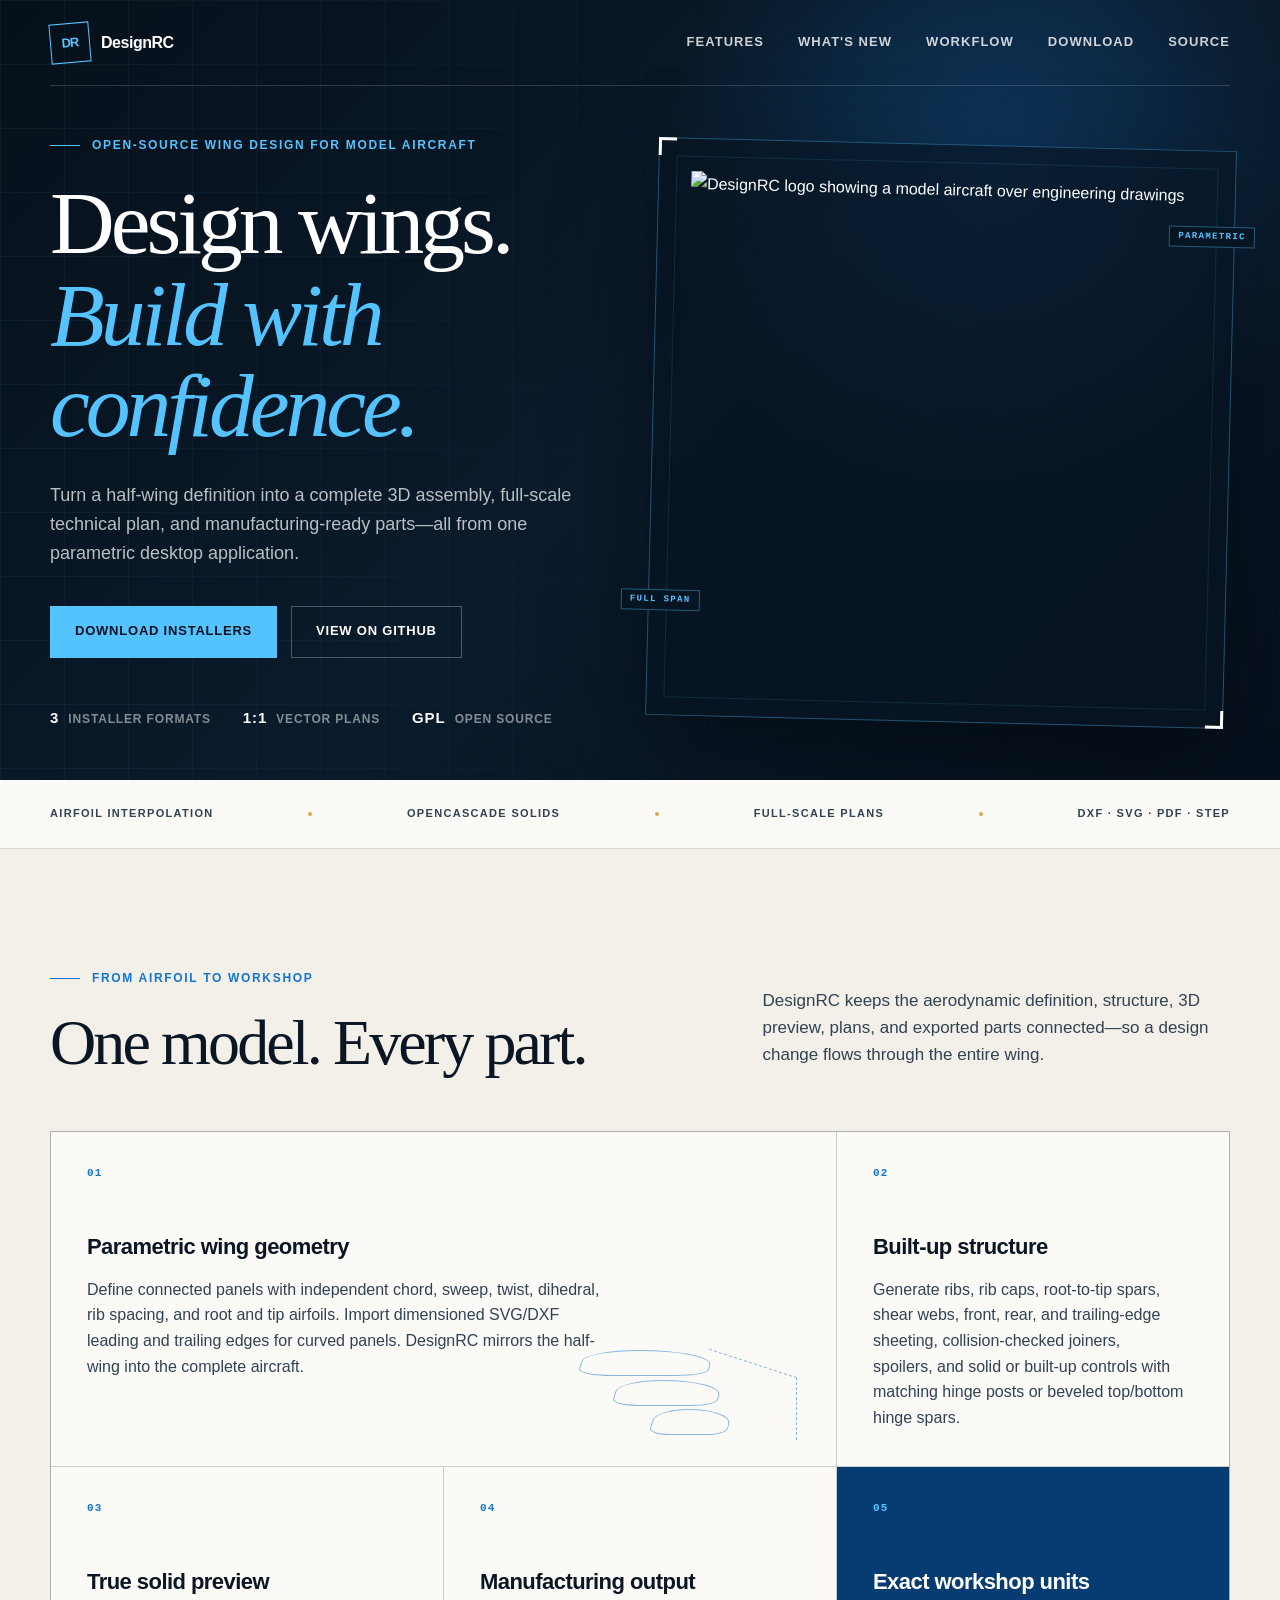
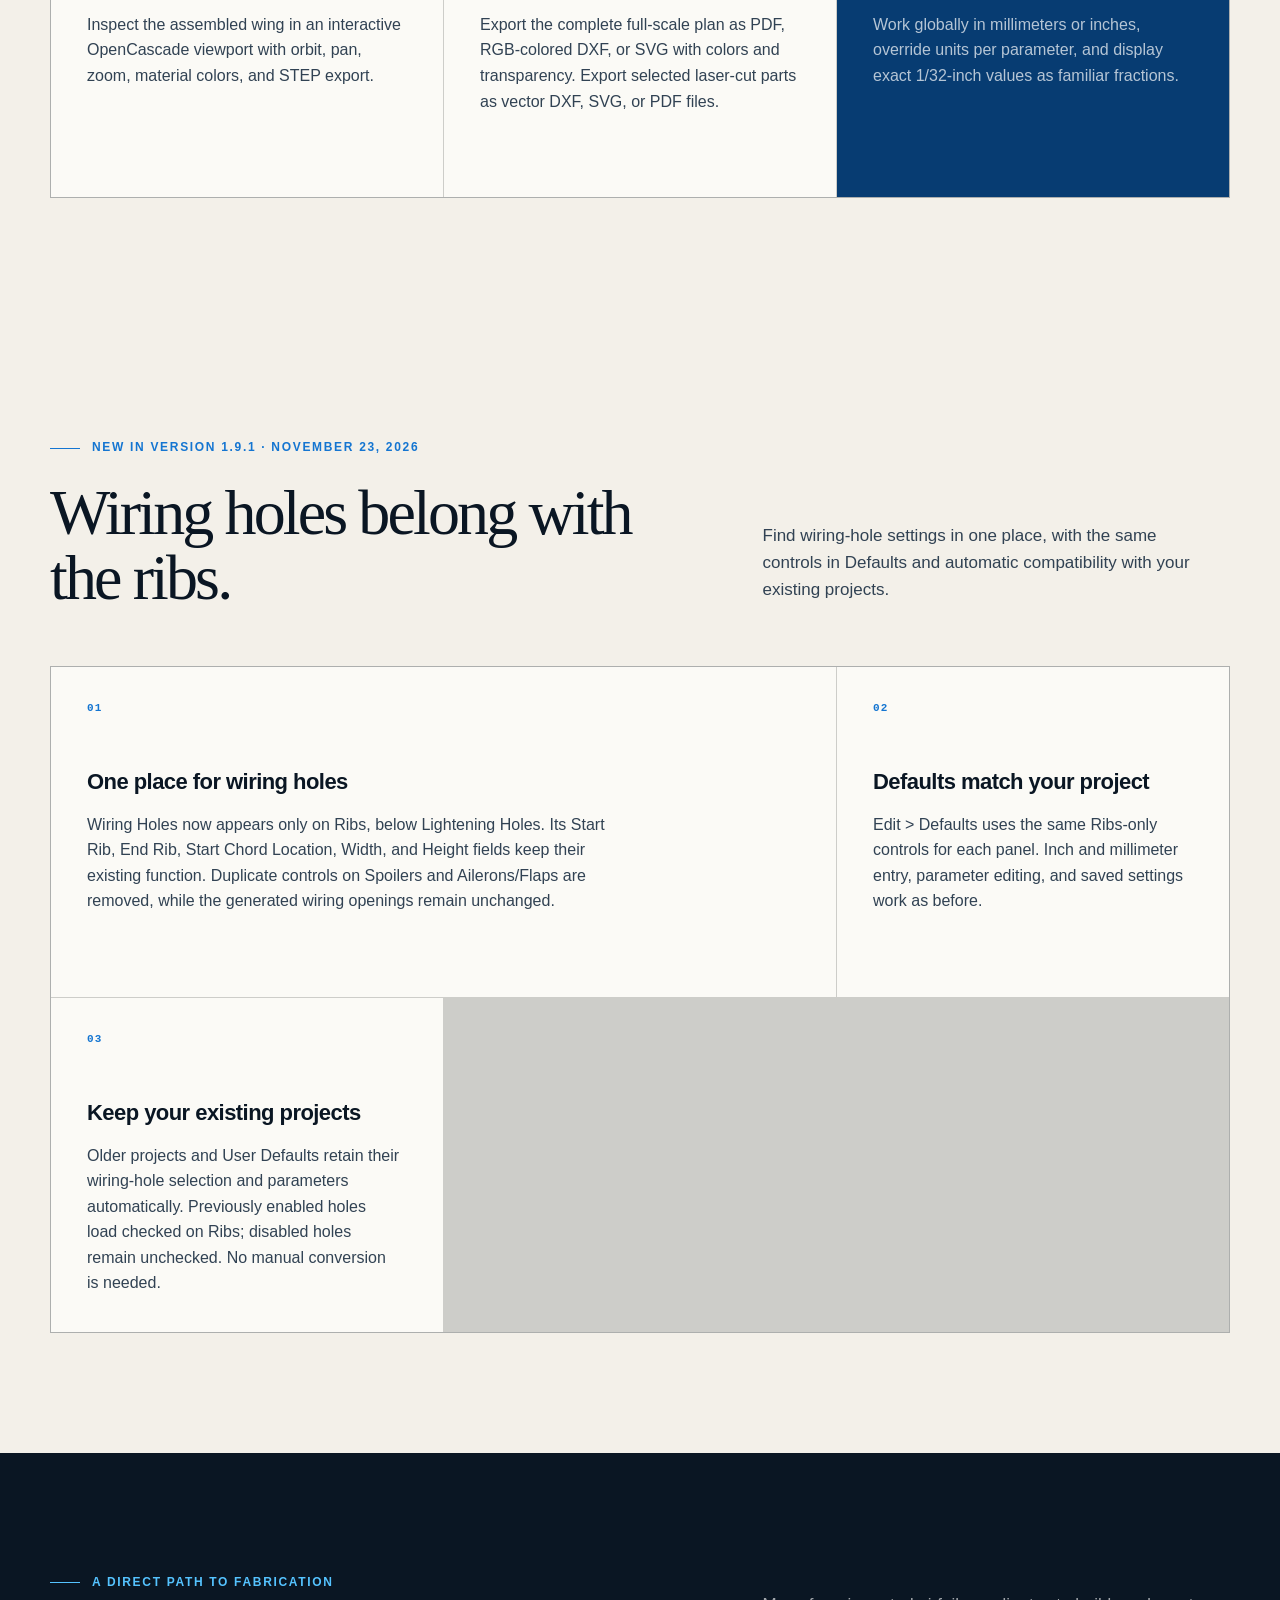
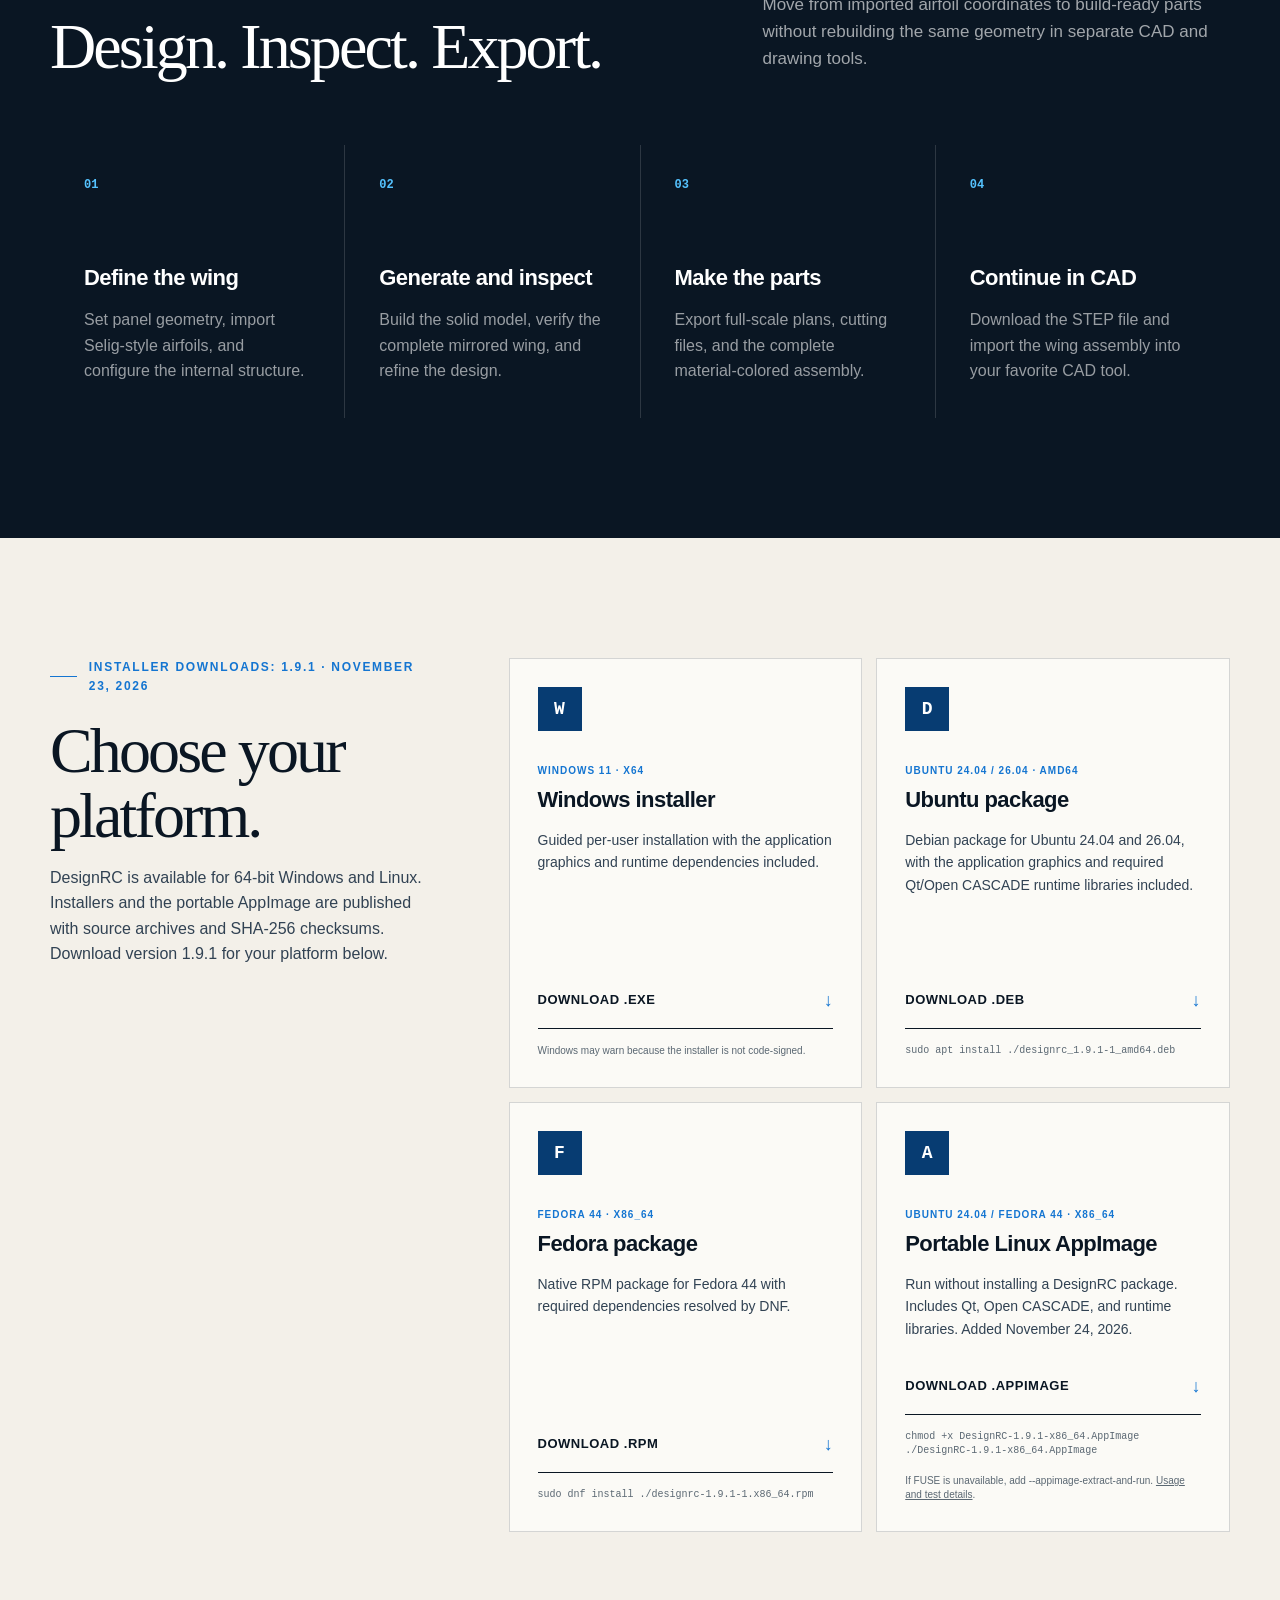
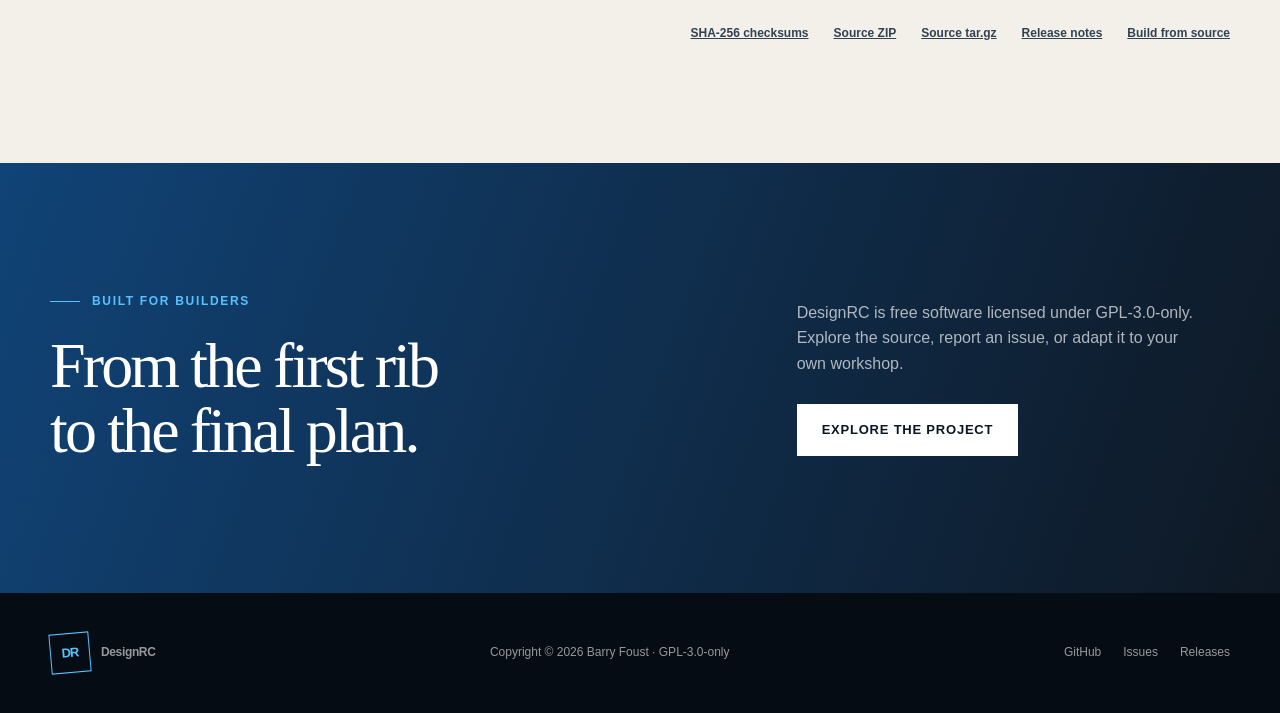
==== commit 1827635b: "Publish portable Linux AppImage for DesignRC 1.9.1" ====
--- a/docs/index.html
+++ b/docs/index.html
@@ -246,7 +246,7 @@
         <p class="eyebrow"><span></span> Installer downloads: 1.9.1 · November 23, 2026</p>
         <h2>Choose your platform.</h2>
         <p>
-          DesignRC is available for 64-bit Windows and Linux. Every installer is published with
+            DesignRC is available for 64-bit Windows and Linux. Installers and the portable AppImage are published with
           source archives and SHA-256 checksums. Download version 1.9.1 for your platform below.
         </p>
       </div>
@@ -284,6 +284,18 @@
           </a>
           <code>sudo dnf install ./designrc-1.9.1-1.x86_64.rpm</code>
         </article>
+
+        <article class="download-card">
+          <div class="platform-icon" aria-hidden="true">A</div>
+          <p class="platform-label">Ubuntu 24.04 / Fedora 44 · x86_64</p>
+          <h3>Portable Linux AppImage</h3>
+          <p>Run without installing a DesignRC package. Includes Qt, Open CASCADE, and runtime libraries. Added November 24, 2026.</p>
+          <a class="download-link" href="https://github.com/barryfx/DesignRC/releases/download/1.9.1/DesignRC-1.9.1-x86_64.AppImage">
+            Download .AppImage <span>↓</span>
+          </a>
+          <code>chmod +x DesignRC-1.9.1-x86_64.AppImage<br>./DesignRC-1.9.1-x86_64.AppImage</code>
+          <small>If FUSE is unavailable, add --appimage-extract-and-run. <a href="https://github.com/barryfx/DesignRC/blob/main/packaging/linux/APPIMAGE.md">Usage and test details</a>.</small>
+        </article>
       </div>
 
       <div class="release-links">
--- a/docs/styles.css
+++ b/docs/styles.css
@@ -560,7 +560,7 @@
 
 .download-grid {
   display: grid;
-  grid-template-columns: repeat(3, 1fr);
+  grid-template-columns: repeat(2, minmax(0, 1fr));
   gap: 14px;
 }
 
